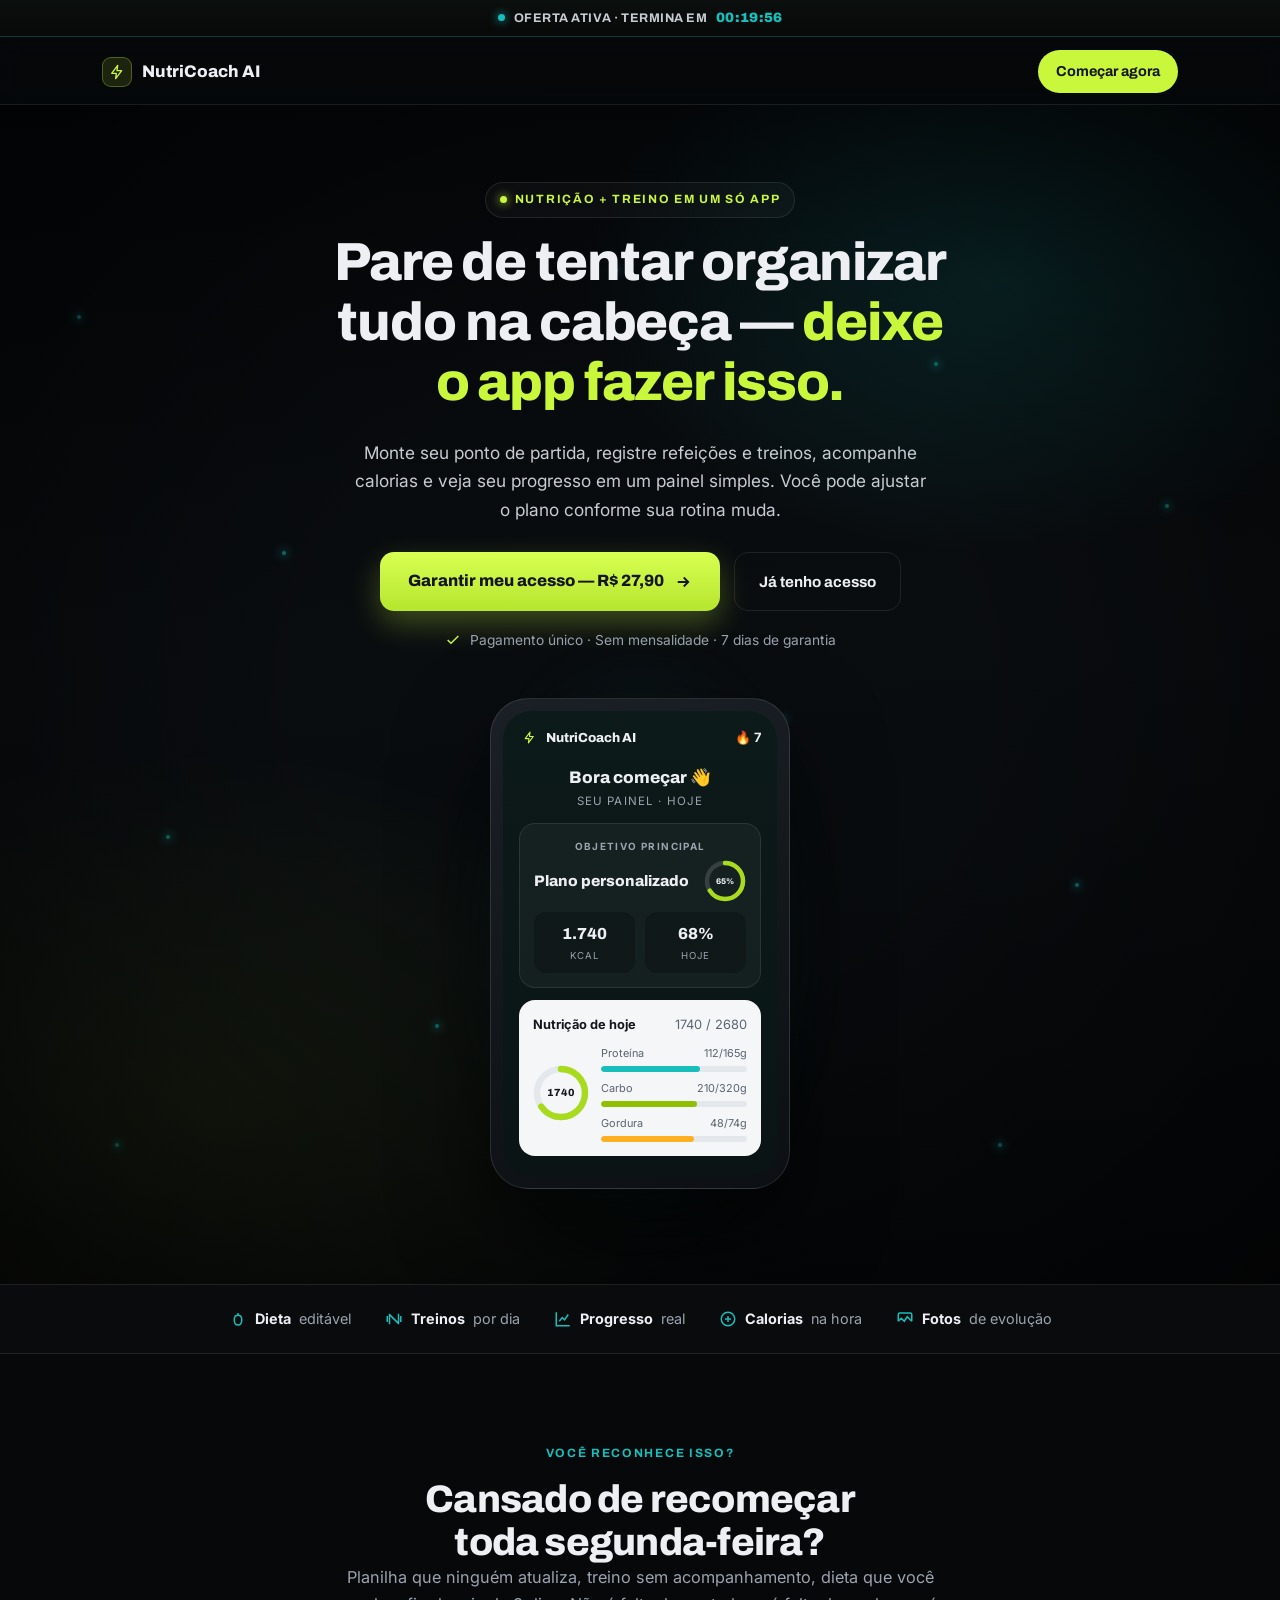
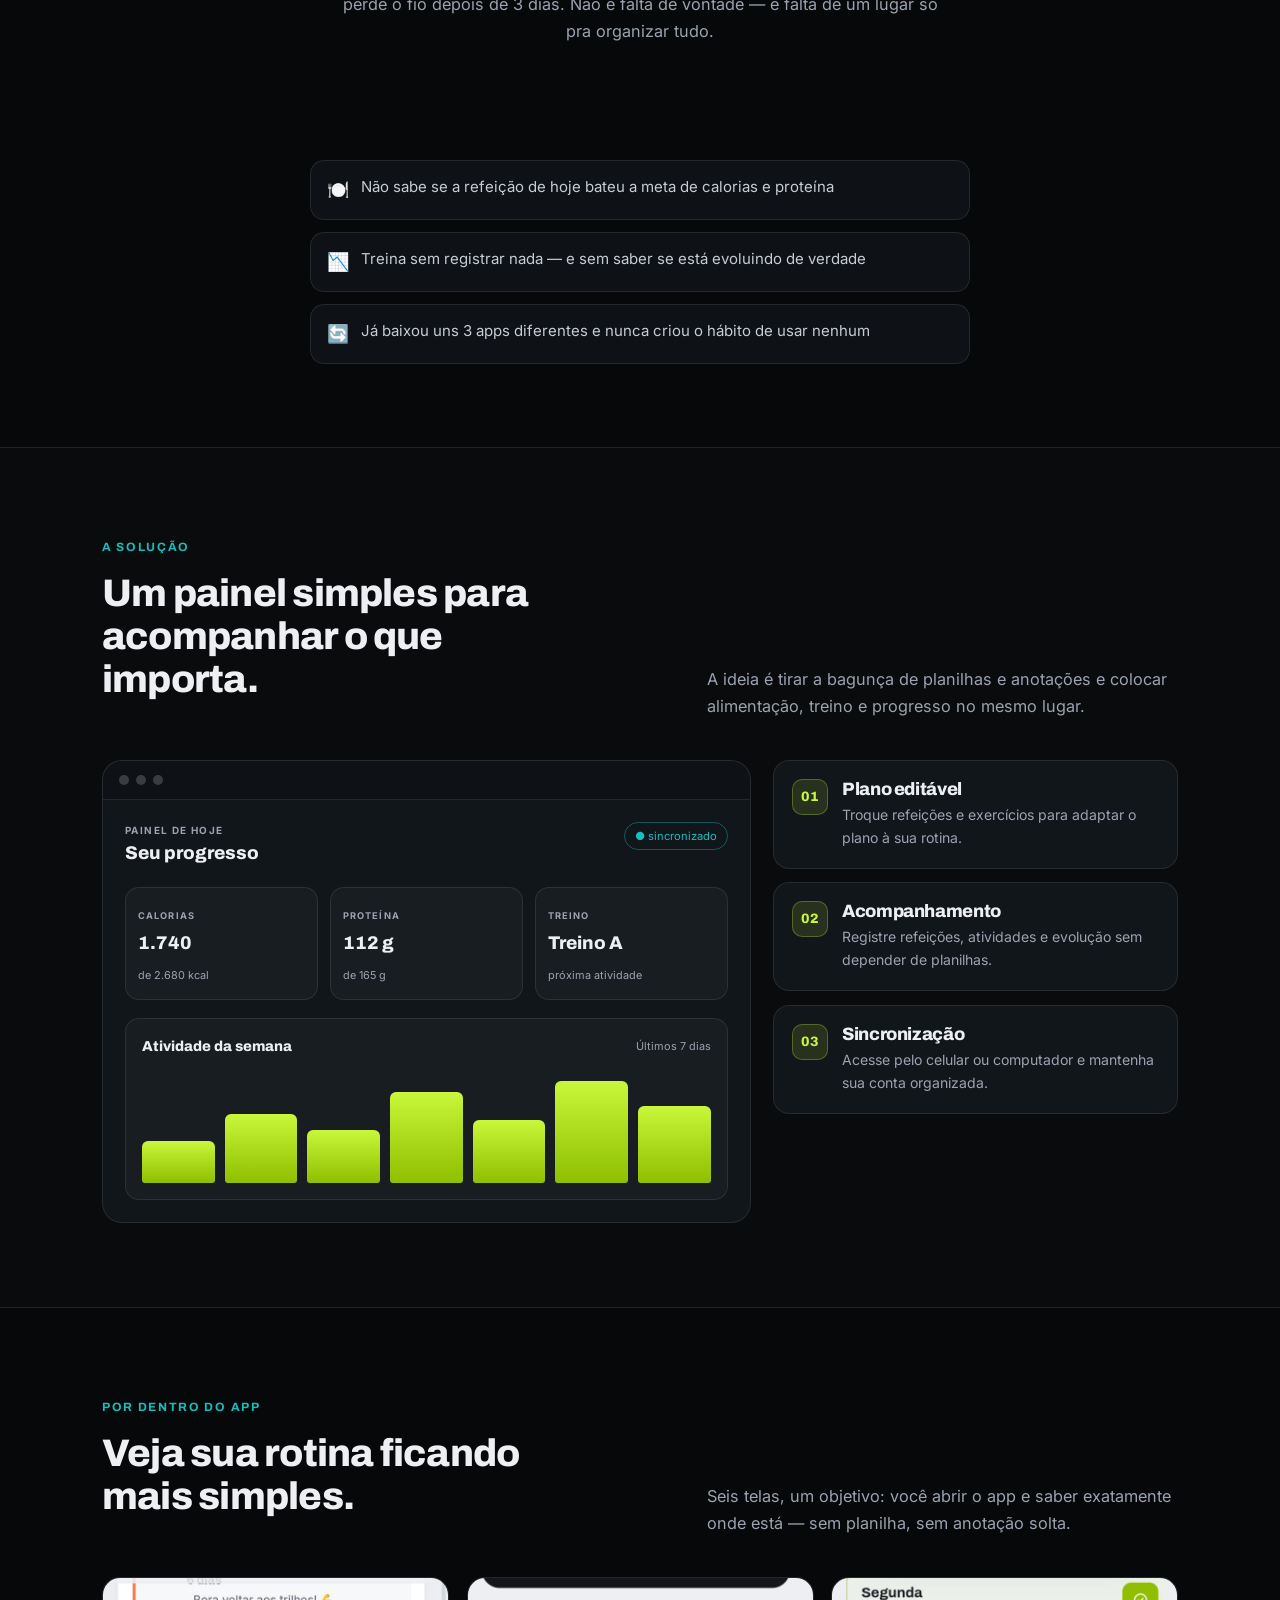
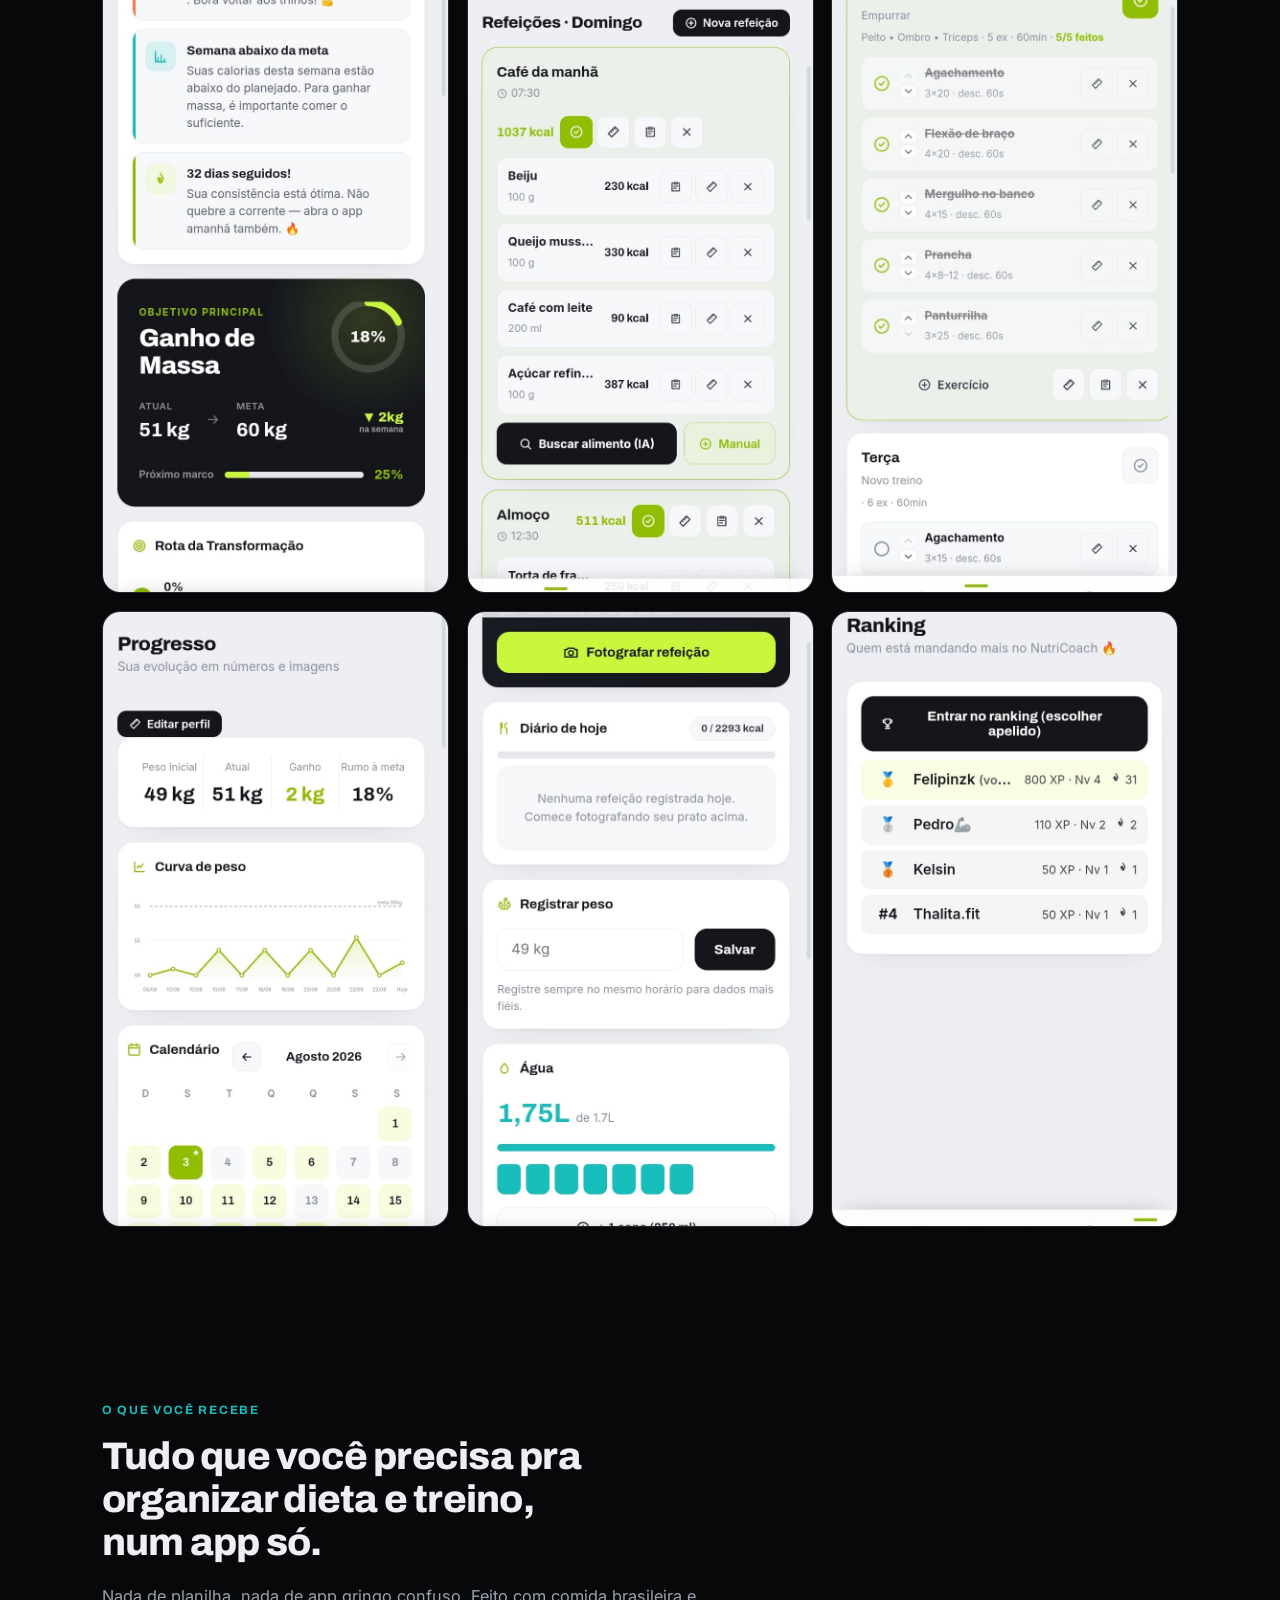
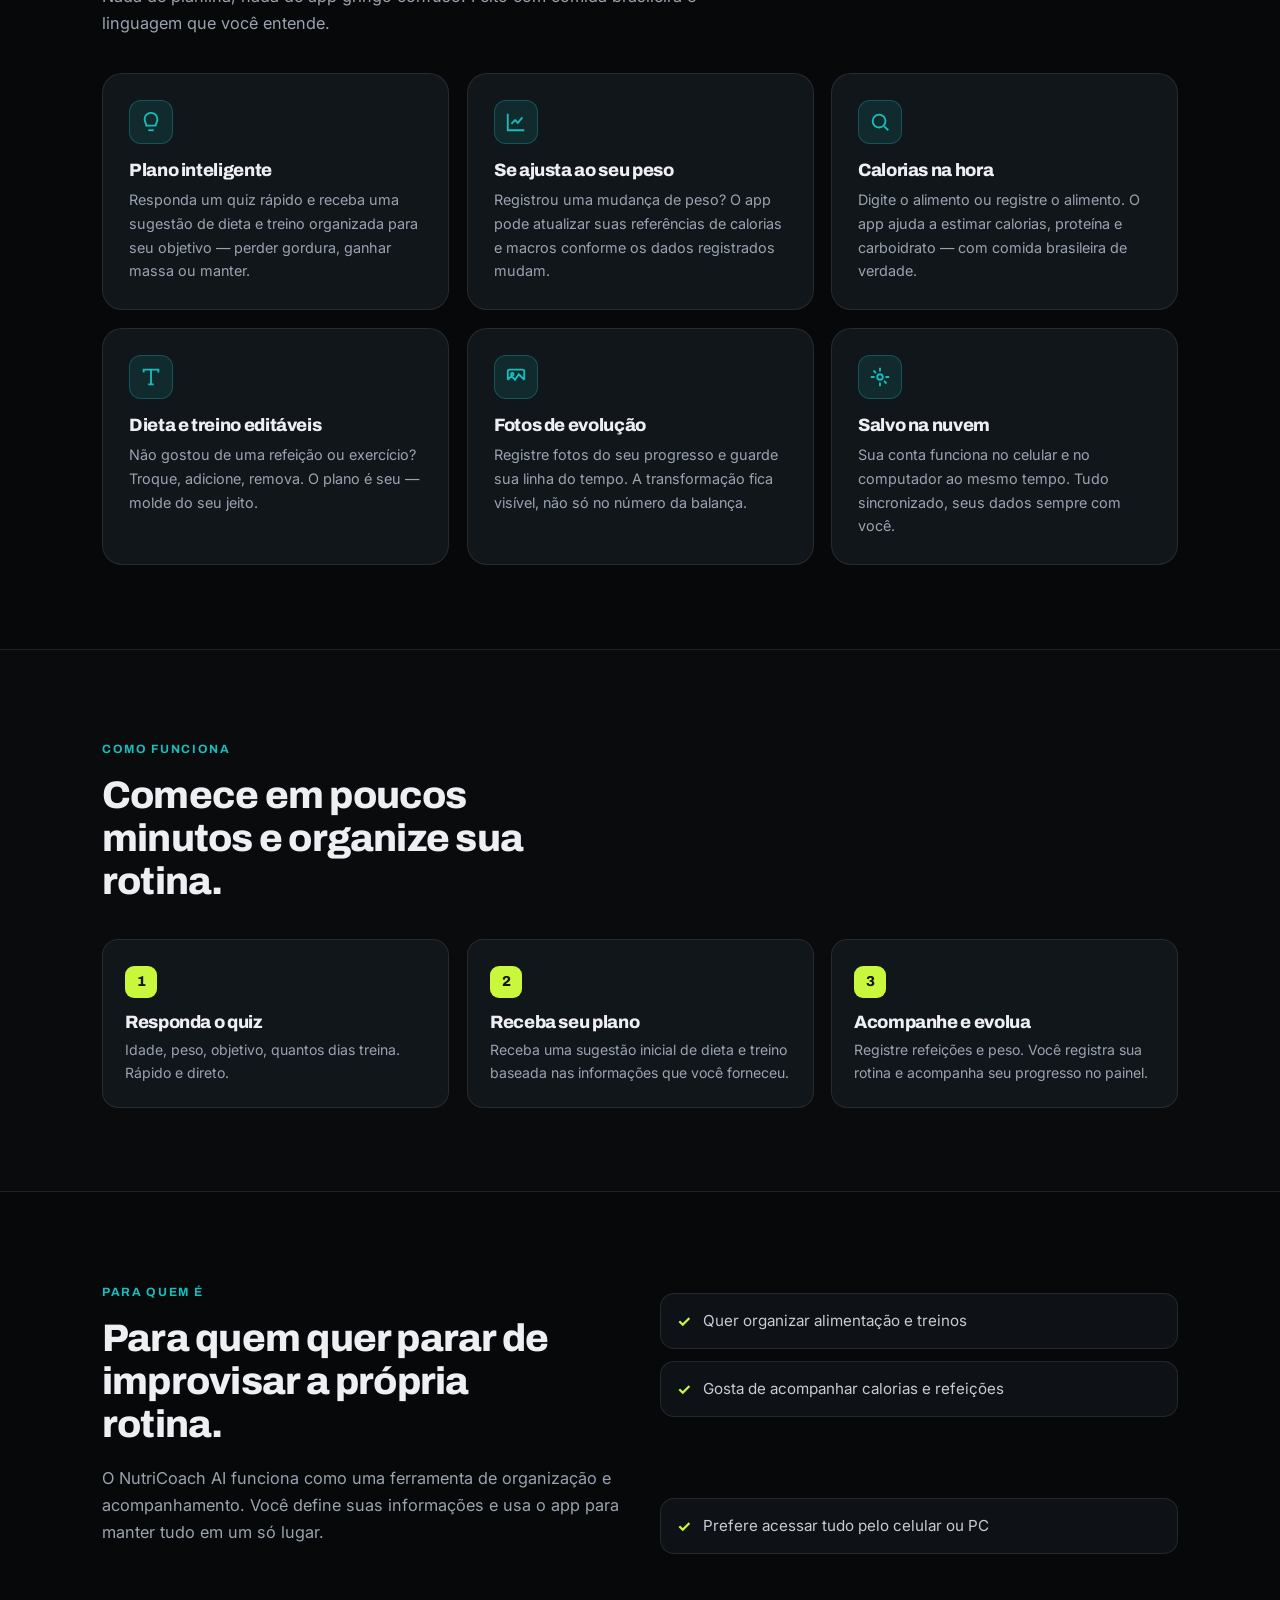
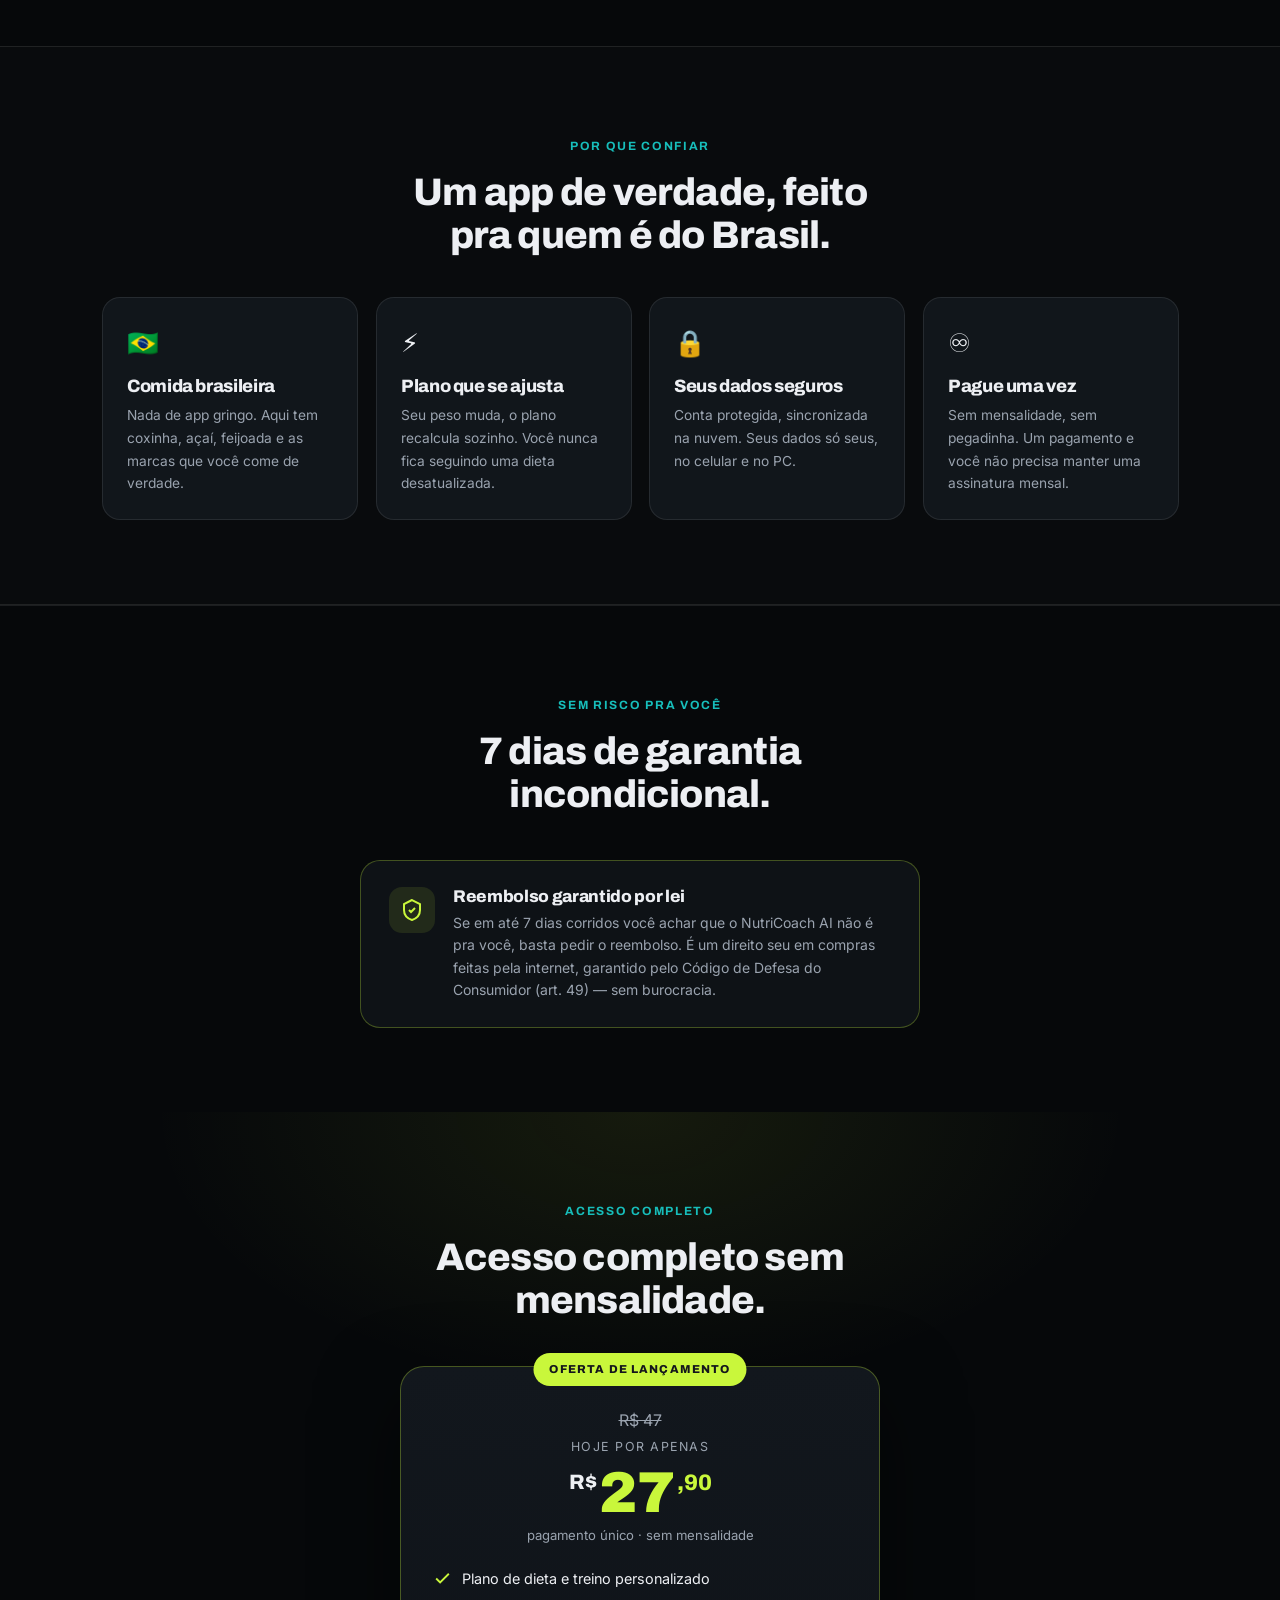
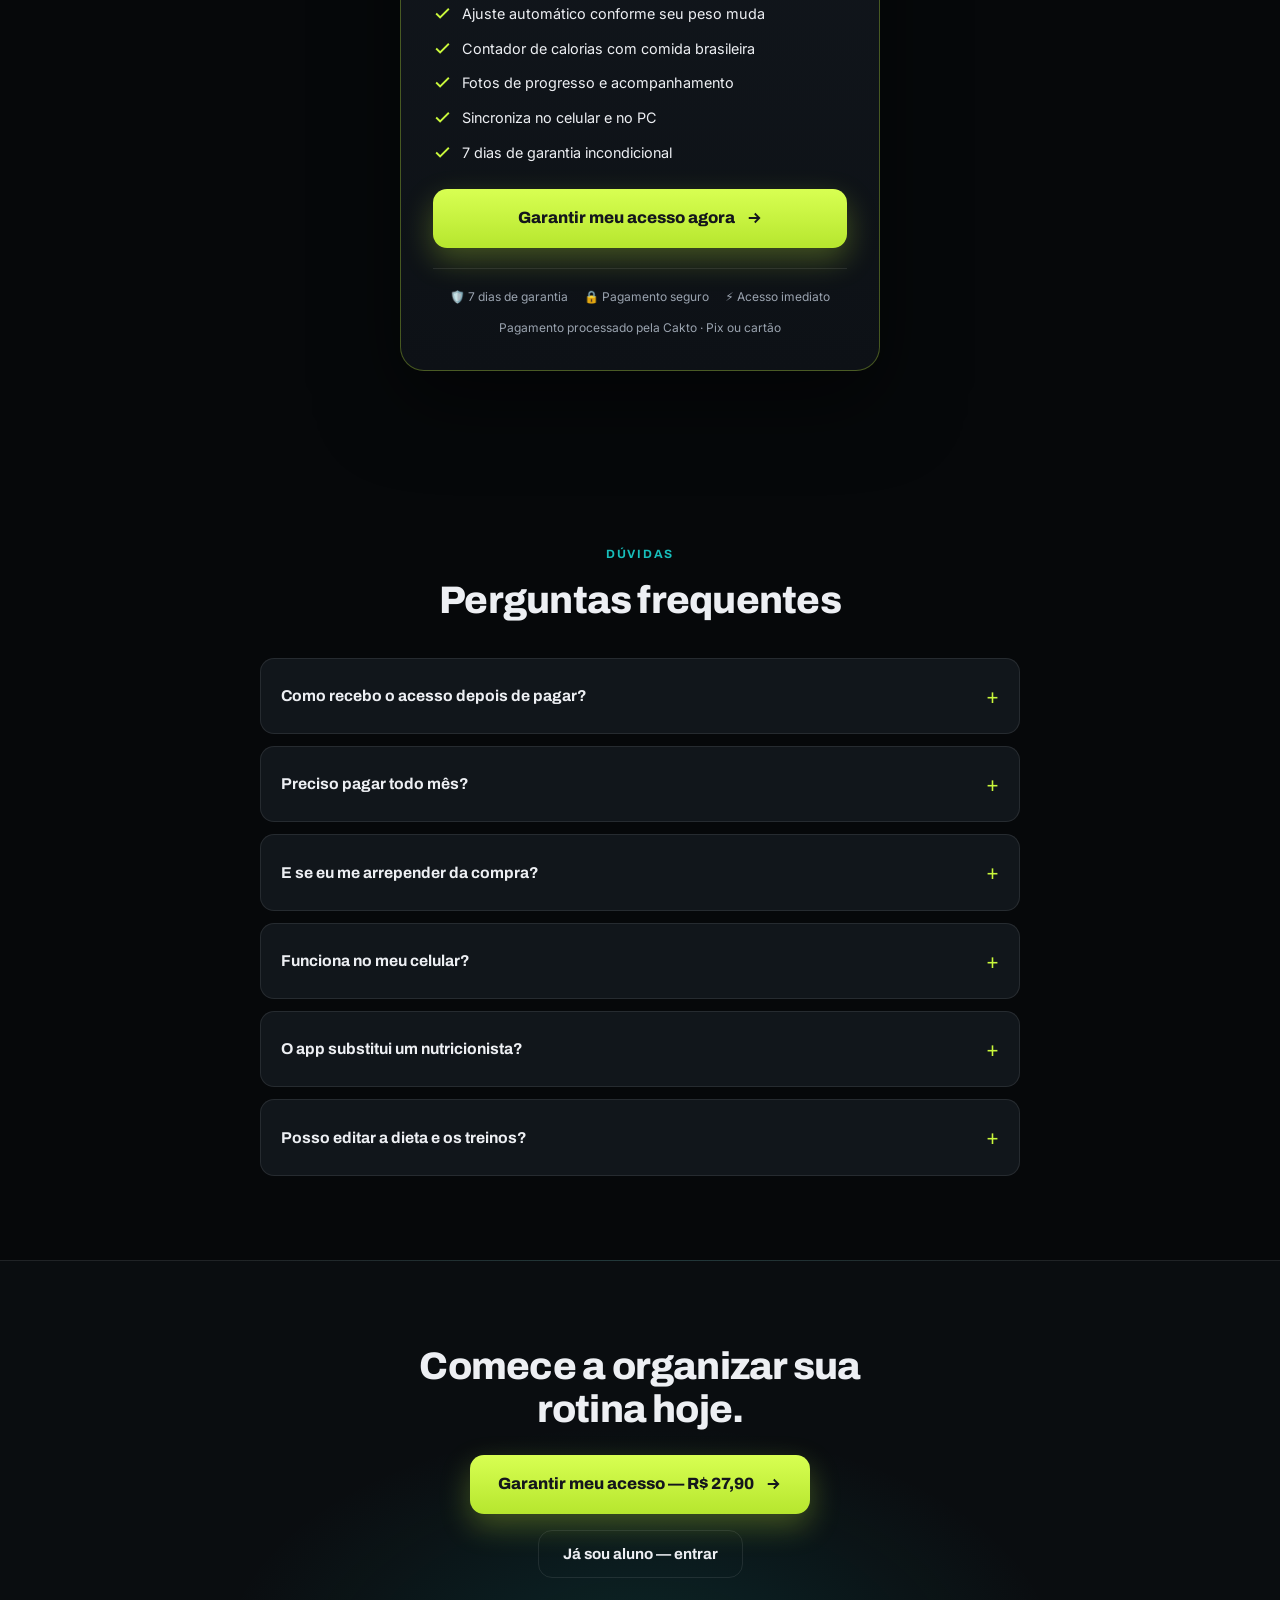
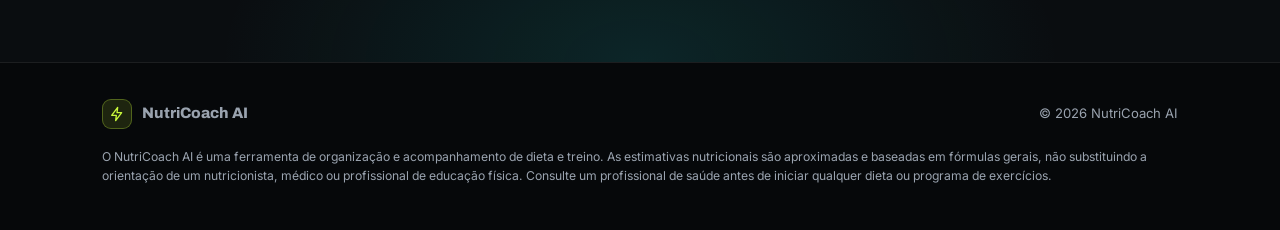
==== index.html @ 68c7b49e "Achata estrutura: move o site para a raiz do repositorio Tira os arquivos de dentro da subpasta land" ====
<!DOCTYPE html>
<html lang="pt-BR">
<head>
<meta charset="UTF-8">
<meta name="viewport" content="width=device-width, initial-scale=1.0, viewport-fit=cover">
<title>NutriCoach AI — Organize sua alimentação e seus treinos em um só lugar</title>
<meta name="description" content="Organize alimentação, treinos, calorias e progresso em um único app. Acesso completo por R$ 27,90.">
<link rel="preconnect" href="https://fonts.googleapis.com">
<link rel="preconnect" href="https://fonts.gstatic.com" crossorigin>
<link rel="stylesheet" href="https://fonts.googleapis.com/css2?family=Archivo:wght@400;600;700;800;900&family=Inter:wght@400;500;600;700&display=swap">
<link rel="stylesheet" href="style.css">
<link rel="icon" href="icon-512.png" type="image/png">
</head>
<body>

<!-- barra de oferta -->
<div class="sticky-bar">
  <span class="sb-dot"></span>
  <span class="sb-label">Oferta ativa · termina em</span>
  <span class="sb-time"><span id="cdH2">00</span>:<span id="cdM2">00</span>:<span id="cdS2">00</span></span>
</div>

<!-- header -->
<header class="top">
  <div class="wrap">
    <div class="brand"><span class="brand-mark"><svg viewBox="0 0 24 24" fill="none" stroke="#C9F73B" stroke-width="2" stroke-linejoin="round"><path d="M13 2 4 14h7l-1 8 9-12h-7z"/></svg></span>NutriCoach AI</div>
    <a class="top-cta" href="#comprar">Começar agora</a>
  </div>
</header>

<!-- hero -->
<section class="hero hero-dark">
  <span class="spark" style="left:6%;top:18%;animation-delay:.2s"></span>
  <span class="spark" style="left:13%;top:62%;animation-delay:1.4s"></span>
  <span class="spark" style="left:22%;top:38%;animation-delay:2.6s"></span>
  <span class="spark" style="left:34%;top:78%;animation-delay:.8s"></span>
  <span class="spark" style="left:48%;top:14%;animation-delay:3.2s"></span>
  <span class="spark" style="left:61%;top:52%;animation-delay:1.9s"></span>
  <span class="spark" style="left:73%;top:22%;animation-delay:.5s"></span>
  <span class="spark" style="left:84%;top:66%;animation-delay:2.2s"></span>
  <span class="spark" style="left:91%;top:34%;animation-delay:3.8s"></span>
  <span class="spark" style="left:9%;top:88%;animation-delay:1.1s"></span>
  <span class="spark" style="left:55%;top:84%;animation-delay:2.9s"></span>
  <span class="spark" style="left:78%;top:88%;animation-delay:.1s"></span>
  <div class="wrap hero-grid">
    <div>
      <span class="eyebrow"><span class="dot"></span>Nutrição + Treino em um só app</span>
      <h1>Pare de tentar organizar tudo na cabeça — <span class="hl">deixe o app fazer isso.</span></h1>
      <p class="sub">Monte seu ponto de partida, registre refeições e treinos, acompanhe calorias e veja seu progresso em um painel simples. Você pode ajustar o plano conforme sua rotina muda.</p>
      <div class="hero-cta">
        <a class="btn-buy" href="#comprar">Garantir meu acesso — R$ 27,90
          <svg width="18" height="18" viewBox="0 0 24 24" fill="none" stroke="currentColor" stroke-width="2.4"><path d="M5 12h14M13 6l6 6-6 6"/></svg></a>
        <button class="btn-ghost" onclick="openAccess()">Já tenho acesso</button>
      </div>
      <div class="trust">
        <svg width="16" height="16" viewBox="0 0 24 24" fill="none" stroke="currentColor" stroke-width="2.2"><path d="M20 6 9 17l-5-5"/></svg>
        Pagamento único · Sem mensalidade · 7 dias de garantia
      </div>
    </div>

    <div class="phone-stage">
      <div class="phone-glow"></div>
      <div class="phone">
        <div class="phone-screen">
          <div class="pm-top">
            <div class="pm-b"><span class="m"><svg viewBox="0 0 24 24" fill="none" stroke="#C9F73B" stroke-width="2" stroke-linejoin="round"><path d="M13 2 4 14h7l-1 8 9-12h-7z"/></svg></span>NutriCoach AI</div>
            <span class="pm-streak">🔥 7</span>
          </div>
          <div class="pm-body">
            <div class="pm-hi">Bora começar 👋</div>
            <div class="pm-sub">Seu painel · hoje</div>
            <div class="pm-card">
              <div class="k">OBJETIVO PRINCIPAL</div>
              <div class="pm-row"><span class="pm-goal">Plano personalizado</span>
                <svg width="42" height="42" viewBox="0 0 56 56"><circle cx="28" cy="28" r="24" fill="none" stroke="rgba(255,255,255,.14)" stroke-width="6"/><circle cx="28" cy="28" r="24" fill="none" stroke="#A8DB1E" stroke-width="6" stroke-linecap="round" stroke-dasharray="150.8" stroke-dashoffset="52" transform="rotate(-90 28 28)"/><text x="28" y="32" text-anchor="middle" font-size="11" fill="#EDEFF3" font-family="Archivo" font-weight="800">65%</text></svg>
              </div>
              <div class="pm-stats"><div class="s"><div class="n">1.740</div><div class="l">KCAL</div></div><div class="s"><div class="n">68%</div><div class="l">HOJE</div></div></div>
            </div>
            <div class="pm-nutri">
              <div class="h"><b>Nutrição de hoje</b><span>1740 / 2680</span></div>
              <div class="pm-macros">
                <svg width="56" height="56" viewBox="0 0 70 70"><circle cx="35" cy="35" r="30" fill="none" stroke="#E4E7EC" stroke-width="8"/><circle cx="35" cy="35" r="30" fill="none" stroke="#A8DB1E" stroke-width="8" stroke-linecap="round" stroke-dasharray="188.5" stroke-dashoffset="66" transform="rotate(-90 35 35)"/><text x="35" y="39" text-anchor="middle" font-size="13" font-family="Archivo" font-weight="800" fill="#14161C">1740</text></svg>
                <div style="flex:1">
                  <div class="bar"><div class="bl"><span>Proteína</span><span>112/165g</span></div><div class="bt"><div class="bf" style="width:68%;background:#17BEBB"></div></div></div>
                  <div class="bar"><div class="bl"><span>Carbo</span><span>210/320g</span></div><div class="bt"><div class="bf" style="width:66%;background:#8FBF00"></div></div></div>
                  <div class="bar"><div class="bl"><span>Gordura</span><span>48/74g</span></div><div class="bt"><div class="bf" style="width:64%;background:#FFB020"></div></div></div>
                </div>
              </div>
            </div>
          </div>
        </div>
      </div>
    </div>
  </div>
</section>

<!-- proof strip -->
<div class="strip">
  <div class="wrap">
    <div class="item"><svg width="18" height="18" viewBox="0 0 24 24" fill="none" stroke="currentColor" stroke-width="2"><path d="M12 20c-3 0-5-3-5-7s2-6 5-6 5 2 5 6-2 7-5 7z"/><path d="M12 7V4"/></svg><b>Dieta</b> editável</div>
    <div class="item"><svg width="18" height="18" viewBox="0 0 24 24" fill="none" stroke="currentColor" stroke-width="2"><path d="M6.5 6.5 17.5 17.5M3 8v8M6 5v14M18 5v14M21 8v8"/></svg><b>Treinos</b> por dia</div>
    <div class="item"><svg width="18" height="18" viewBox="0 0 24 24" fill="none" stroke="currentColor" stroke-width="2"><path d="M3 3v18h18M7 15l4-5 3 3 5-7"/></svg><b>Progresso</b> real</div>
    <div class="item"><svg width="18" height="18" viewBox="0 0 24 24" fill="none" stroke="currentColor" stroke-width="2"><circle cx="12" cy="12" r="9"/><path d="M12 8v8M8 12h8"/></svg><b>Calorias</b> na hora</div>
    <div class="item"><svg width="18" height="18" viewBox="0 0 24 24" fill="none" stroke="currentColor" stroke-width="2"><path d="M21 15V6a2 2 0 0 0-2-2H5a2 2 0 0 0-2 2v9M3 15l4-4 4 4 4-6 6 6"/></svg><b>Fotos</b> de evolução</div>
  </div>
</div>

<!-- dor / identificação do problema -->
<section>
  <div class="wrap">
    <div style="text-align:center">
      <div class="sec-eyebrow">Você reconhece isso?</div>
      <h2 style="margin:0 auto">Cansado de recomeçar toda segunda-feira?</h2>
      <p class="sec-lead" style="margin-left:auto;margin-right:auto;">Planilha que ninguém atualiza, treino sem acompanhamento, dieta que você perde o fio depois de 3 dias. Não é falta de vontade — é falta de um lugar só pra organizar tudo.</p>
    </div>
    <div class="audience-list pain-list">
      <div><span>📋</span> Planilha de dieta que você esquece de preencher depois do 3º dia</div>
      <div><span>🍽️</span> Não sabe se a refeição de hoje bateu a meta de calorias e proteína</div>
      <div><span>📉</span> Treina sem registrar nada — e sem saber se está evoluindo de verdade</div>
      <div><span>🔄</span> Já baixou uns 3 apps diferentes e nunca criou o hábito de usar nenhum</div>
    </div>
  </div>
</section>

<!-- product showcase -->
<section class="showcase">
  <div class="wrap">
    <div class="showcase-head">
      <div>
        <div class="sec-eyebrow">A solução</div>
        <h2>Um painel simples para acompanhar o que importa.</h2>
      </div>
      <p class="sec-lead">A ideia é tirar a bagunça de planilhas e anotações e colocar alimentação, treino e progresso no mesmo lugar.</p>
    </div>

    <div class="showcase-grid">
      <div class="showcase-card showcase-main">
        <div class="showcase-browser">
          <span></span><span></span><span></span>
        </div>
        <div class="demo-dashboard">
          <div class="demo-top">
            <div>
              <small>PAINEL DE HOJE</small>
              <strong>Seu progresso</strong>
            </div>
            <span class="demo-pill">● sincronizado</span>
          </div>
          <div class="demo-metrics">
            <div><small>CALORIAS</small><b>1.740</b><span>de 2.680 kcal</span></div>
            <div><small>PROTEÍNA</small><b>112 g</b><span>de 165 g</span></div>
            <div><small>TREINO</small><b>Treino A</b><span>próxima atividade</span></div>
          </div>
          <div class="demo-chart">
            <div class="chart-head"><b>Atividade da semana</b><span>Últimos 7 dias</span></div>
            <div class="chart-bars">
              <i style="height:38%"></i><i style="height:62%"></i><i style="height:48%"></i>
              <i style="height:82%"></i><i style="height:57%"></i><i style="height:92%"></i><i style="height:70%"></i>
            </div>
          </div>
        </div>
      </div>

      <div class="showcase-side">
        <div class="mini-feature">
          <div class="mini-icon">01</div>
          <div><h3>Plano editável</h3><p>Troque refeições e exercícios para adaptar o plano à sua rotina.</p></div>
        </div>
        <div class="mini-feature">
          <div class="mini-icon">02</div>
          <div><h3>Acompanhamento</h3><p>Registre refeições, atividades e evolução sem depender de planilhas.</p></div>
        </div>
        <div class="mini-feature">
          <div class="mini-icon">03</div>
          <div><h3>Sincronização</h3><p>Acesse pelo celular ou computador e mantenha sua conta organizada.</p></div>
        </div>
      </div>
    </div>
  </div>
</section>

<!-- app photos -->
<section class="app-gallery" id="fotos-app">
  <div class="wrap">
    <div class="showcase-head">
      <div>
        <div class="sec-eyebrow">Por dentro do app</div>
        <h2>Veja sua rotina ficando mais simples.</h2>
      </div>
      <p class="sec-lead">Seis telas, um objetivo: você abrir o app e saber exatamente onde está — sem planilha, sem anotação solta.</p>
    </div>

    <div class="app-gallery-grid">
      <figure class="app-photo app-photo-tall" tabindex="0" role="button" aria-label="Ampliar painel de hoje">
        <img src="imagensapppt2/inicio.jpeg" alt="Tela inicial do NutriCoach AI" loading="lazy" onload="this.classList.add('loaded')" onerror="this.classList.add('failed')">
        <div class="app-photo-placeholder"><span>Foto 01</span><small>imagens-app/telainicial.png</small></div>
        <figcaption>Painel de hoje</figcaption>
      </figure>
      <figure class="app-photo" tabindex="0" role="button" aria-label="Ampliar alimentação organizada">
        <img src="imagensapppt2/dieta.jpeg" alt="Tela de alimentação do NutriCoach AI" loading="lazy" onload="this.classList.add('loaded')" onerror="this.classList.add('failed')">
        <div class="app-photo-placeholder"><span>Foto 02</span><small>imagens-app/teladieta.png</small></div>
        <figcaption>Alimentação organizada</figcaption>
      </figure>
      <figure class="app-photo" tabindex="0" role="button" aria-label="Ampliar tempo de exercícios">
        <img src="imagensapppt2/treino.jpeg" alt="Tela de treino do NutriCoach AI" loading="lazy" onload="this.classList.add('loaded')" onerror="this.classList.add('failed')">
        <div class="app-photo-placeholder"><span>Foto 03</span><small>imagens-app/telatreino.png</small></div>
        <figcaption>Seu treino</figcaption>
      </figure>
      <figure class="app-photo" tabindex="0" role="button" aria-label="Ampliar seu progresso">
        <img src="imagensapppt2/progresso.jpeg" alt="Tela de progresso do NutriCoach AI" loading="lazy" onload="this.classList.add('loaded')" onerror="this.classList.add('failed')">
        <div class="app-photo-placeholder"><span>Foto 04</span><small>imagens-app/telaprogresso.png</small></div>
        <figcaption>Seu progresso</figcaption>
      </figure>
      <figure class="app-photo" tabindex="0" role="button" aria-label="Ampliar registrar">
        <img src="imagensapppt2/registro.jpeg" alt="Tela de registro do NutriCoach AI" loading="lazy" onload="this.classList.add('loaded')" onerror="this.classList.add('failed')">
        <div class="app-photo-placeholder"><span>Foto 05</span><small>imagens-app/telaregistro.png</small></div>
        <figcaption>Registrar</figcaption>
      </figure>
      <figure class="app-photo" tabindex="0" role="button" aria-label="Ampliar ranking">
        <img src="imagensapppt2/ranking.jpeg" alt="Plano semanal do NutriCoach AI" loading="lazy" onload="this.classList.add('loaded')" onerror="this.classList.add('failed')">
        <div class="app-photo-placeholder"><span>Foto 06</span><small>imagens-app/telaranking.png</small></div>
        <figcaption>Ranking</figcaption>
      </figure>
    </div>
  </div>
</section>

<!-- features -->
<section id="recursos">
  <div class="wrap">
    <div class="sec-eyebrow">O que você recebe</div>
    <h2>Tudo que você precisa pra organizar dieta e treino, num app só.</h2>
    <p class="sec-lead">Nada de planilha, nada de app gringo confuso. Feito com comida brasileira e linguagem que você entende.</p>

    <div class="feat-grid">
      <div class="feat">
        <div class="feat-ic"><svg viewBox="0 0 24 24" fill="none" stroke="currentColor" stroke-width="2"><path d="M12 2a7 7 0 0 0-7 7c0 3 2 5 2 7h10c0-2 2-4 2-7a7 7 0 0 0-7-7z"/><path d="M9 21h6"/></svg></div>
        <h3>Plano inteligente</h3>
        <p>Responda um quiz rápido e receba uma sugestão de dieta e treino organizada para seu objetivo — perder gordura, ganhar massa ou manter.</p>
      </div>
      <div class="feat">
        <div class="feat-ic"><svg viewBox="0 0 24 24" fill="none" stroke="currentColor" stroke-width="2"><path d="M3 3v18h18"/><path d="M7 14l4-4 3 3 5-6"/></svg></div>
        <h3>Se ajusta ao seu peso</h3>
        <p>Registrou uma mudança de peso? O app pode atualizar suas referências de calorias e macros conforme os dados registrados mudam.</p>
      </div>
      <div class="feat">
        <div class="feat-ic"><svg viewBox="0 0 24 24" fill="none" stroke="currentColor" stroke-width="2"><circle cx="11" cy="11" r="7"/><path d="M21 21l-4.3-4.3"/></svg></div>
        <h3>Calorias na hora</h3>
        <p>Digite o alimento ou registre o alimento. O app ajuda a estimar calorias, proteína e carboidrato — com comida brasileira de verdade.</p>
      </div>
      <div class="feat">
        <div class="feat-ic"><svg viewBox="0 0 24 24" fill="none" stroke="currentColor" stroke-width="2"><path d="M4 7V4h16v3M9 20h6M12 4v16"/></svg></div>
        <h3>Dieta e treino editáveis</h3>
        <p>Não gostou de uma refeição ou exercício? Troque, adicione, remova. O plano é seu — molde do seu jeito.</p>
      </div>
      <div class="feat">
        <div class="feat-ic"><svg viewBox="0 0 24 24" fill="none" stroke="currentColor" stroke-width="2"><path d="M21 15V6a2 2 0 0 0-2-2H5a2 2 0 0 0-2 2v9M3 15l4-4 4 4 4-6 6 6"/><circle cx="8" cy="9" r="1.4"/></svg></div>
        <h3>Fotos de evolução</h3>
        <p>Registre fotos do seu progresso e guarde sua linha do tempo. A transformação fica visível, não só no número da balança.</p>
      </div>
      <div class="feat">
        <div class="feat-ic"><svg viewBox="0 0 24 24" fill="none" stroke="currentColor" stroke-width="2"><path d="M12 2v4M12 18v4M4.9 4.9l2.8 2.8M16.3 16.3l2.8 2.8M2 12h4M18 12h4"/><circle cx="12" cy="12" r="3"/></svg></div>
        <h3>Salvo na nuvem</h3>
        <p>Sua conta funciona no celular e no computador ao mesmo tempo. Tudo sincronizado, seus dados sempre com você.</p>
      </div>
    </div>
  </div>
</section>

<!-- how it works -->
<section style="background:rgba(255,255,255,.015);border-top:1px solid var(--line);border-bottom:1px solid var(--line);">
  <div class="wrap">
    <div class="sec-eyebrow">Como funciona</div>
    <h2>Comece em poucos minutos e organize sua rotina.</h2>
    <div class="steps">
      <div class="step"><h3>Responda o quiz</h3><p>Idade, peso, objetivo, quantos dias treina. Rápido e direto.</p></div>
      <div class="step"><h3>Receba seu plano</h3><p>Receba uma sugestão inicial de dieta e treino baseada nas informações que você forneceu.</p></div>
      <div class="step"><h3>Acompanhe e evolua</h3><p>Registre refeições e peso. Você registra sua rotina e acompanha seu progresso no painel.</p></div>
    </div>
  </div>
</section>

<!-- audience -->
<section class="audience">
  <div class="wrap">
    <div class="audience-grid">
      <div>
        <div class="sec-eyebrow">Para quem é</div>
        <h2>Para quem quer parar de improvisar a própria rotina.</h2>
        <p class="sec-lead">O NutriCoach AI funciona como uma ferramenta de organização e acompanhamento. Você define suas informações e usa o app para manter tudo em um só lugar.</p>
      </div>
      <div class="audience-list">
        <div><span>✓</span> Quer organizar alimentação e treinos</div>
        <div><span>✓</span> Gosta de acompanhar calorias e refeições</div>
        <div><span>✓</span> Quer registrar evolução e atividades</div>
        <div><span>✓</span> Prefere acessar tudo pelo celular ou PC</div>
      </div>
    </div>
  </div>
</section>

<!-- prova social honesta -->
<section class="proof-sec">
  <div class="wrap">
    <div style="text-align:center"><div class="sec-eyebrow">Por que confiar</div><h2 style="margin:0 auto">Um app de verdade, feito pra quem é do Brasil.</h2></div>
    <div class="proof-grid">
      <div class="proof"><div class="proof-ic">🇧🇷</div><h3>Comida brasileira</h3><p>Nada de app gringo. Aqui tem coxinha, açaí, feijoada e as marcas que você come de verdade.</p></div>
      <div class="proof"><div class="proof-ic">⚡</div><h3>Plano que se ajusta</h3><p>Seu peso muda, o plano recalcula sozinho. Você nunca fica seguindo uma dieta desatualizada.</p></div>
      <div class="proof"><div class="proof-ic">🔒</div><h3>Seus dados seguros</h3><p>Conta protegida, sincronizada na nuvem. Seus dados só seus, no celular e no PC.</p></div>
      <div class="proof"><div class="proof-ic">♾️</div><h3>Pague uma vez</h3><p>Sem mensalidade, sem pegadinha. Um pagamento e você não precisa manter uma assinatura mensal.</p></div>
    </div>

    <!-- ============================================================
         DEPOIMENTOS — IMPORTANTE, LEIA:
         Deixe esta seção ASSIM até ter clientes REAIS.
         Quando alguém comprar de verdade, peça um print ou uma frase
         (com permissão da pessoa) e substitua os itens abaixo pelos
         depoimentos verdadeiros. NUNCA invente depoimentos — além de
         ser propaganda enganosa (crime, art. 37 do CDC), queima a
         confiança. Depoimento real converte muito mais.
         Enquanto não tiver, a seção fica escondida (display:none abaixo).
         Para mostrar, troque  style="display:none"  por  style="display:block"
         e preencha os cards com prints/frases reais.
         ============================================================ -->
    <div class="testimonials" style="display:none">
      <h3 class="testi-title">O que estão dizendo</h3>
      <div class="testi-grid">
        <!-- COLE_AQUI_DEPOIMENTO_REAL_1 (foto/print + nome + frase) -->
        <!-- COLE_AQUI_DEPOIMENTO_REAL_2 -->
        <!-- COLE_AQUI_DEPOIMENTO_REAL_3 -->
      </div>
    </div>
  </div>
</section>

<!-- garantia -->
<section style="border-top:1px solid var(--line);">
  <div class="wrap">
    <div style="text-align:center">
      <div class="sec-eyebrow">Sem risco pra você</div>
      <h2 style="margin:0 auto">7 dias de garantia incondicional.</h2>
    </div>
    <div class="guarantee-card">
      <div class="guarantee-ic">
        <svg width="24" height="24" viewBox="0 0 24 24" fill="none" stroke="currentColor" stroke-width="2"><path d="M12 2 4 6v6c0 5 3.5 8.5 8 10 4.5-1.5 8-5 8-10V6l-8-4z"/><path d="M9 12l2 2 4-4"/></svg>
      </div>
      <div>
        <h3>Reembolso garantido por lei</h3>
        <p>Se em até 7 dias corridos você achar que o NutriCoach AI não é pra você, basta pedir o reembolso. É um direito seu em compras feitas pela internet, garantido pelo Código de Defesa do Consumidor (art. 49) — sem burocracia.</p>
      </div>
    </div>
  </div>
</section>

<!-- price -->
<section class="price-sec" id="comprar">
  <div class="wrap">
    <div style="text-align:center">
      <div class="sec-eyebrow">Acesso completo</div>
      <h2 style="margin:0 auto">Acesso completo sem mensalidade.</h2>
    </div>
    <div class="price-card">
      <span class="price-tag">Oferta de lançamento</span>

      <div class="price-was"><span class="pw-old">R$ 47</span></div>
      <span class="cd-label" style="display:block;margin-bottom:6px;">Hoje por apenas</span>
      <div class="price-val"><span class="c">R$</span><span class="n">27</span><span class="cents">,90</span></div>
      <div class="price-once">pagamento único · sem mensalidade</div>
      <ul class="price-list">
        <li><svg width="19" height="19" viewBox="0 0 24 24" fill="none" stroke="currentColor" stroke-width="2.3"><path d="M20 6 9 17l-5-5"/></svg>Plano de dieta e treino personalizado</li>
        <li><svg width="19" height="19" viewBox="0 0 24 24" fill="none" stroke="currentColor" stroke-width="2.3"><path d="M20 6 9 17l-5-5"/></svg>Ajuste automático conforme seu peso muda</li>
        <li><svg width="19" height="19" viewBox="0 0 24 24" fill="none" stroke="currentColor" stroke-width="2.3"><path d="M20 6 9 17l-5-5"/></svg>Contador de calorias com comida brasileira</li>
        <li><svg width="19" height="19" viewBox="0 0 24 24" fill="none" stroke="currentColor" stroke-width="2.3"><path d="M20 6 9 17l-5-5"/></svg>Fotos de progresso e acompanhamento</li>
        <li><svg width="19" height="19" viewBox="0 0 24 24" fill="none" stroke="currentColor" stroke-width="2.3"><path d="M20 6 9 17l-5-5"/></svg>Sincroniza no celular e no PC</li>
        <li><svg width="19" height="19" viewBox="0 0 24 24" fill="none" stroke="currentColor" stroke-width="2.3"><path d="M20 6 9 17l-5-5"/></svg>7 dias de garantia incondicional</li>
      </ul>
      <a class="btn-buy" href="https://pay.cakto.com.br/5qtp3gz_1050145">
  Garantir meu acesso agora
  <svg width="18" height="18" viewBox="0 0 24 24" fill="none" stroke="currentColor" stroke-width="2.4"><path d="M5 12h14M13 6l6 6-6 6"/></svg>
</a>
      <div class="price-trust-row">
        <span>🛡️ 7 dias de garantia</span>
        <span>🔒 Pagamento seguro</span>
        <span>⚡ Acesso imediato</span>
      </div>
      <div class="price-note">Pagamento processado pela Cakto · Pix ou cartão</div>
    </div>
  </div>
</section>

<!-- faq -->
<section>
  <div class="wrap">
    <div style="text-align:center"><div class="sec-eyebrow">Dúvidas</div><h2 style="margin:0 auto">Perguntas frequentes</h2></div>
    <div class="faq">
      <details class="qa"><summary>Como recebo o acesso depois de pagar?<span class="plus">+</span></summary><p>Assim que o pagamento é confirmado, seu acesso é liberado automaticamente. É só entrar no app com o mesmo e-mail que você usou na compra — funciona no navegador do celular ou do computador, sem baixar nada de loja.</p></details>
      <details class="qa"><summary>Preciso pagar todo mês?<span class="plus">+</span></summary><p>Não. É um pagamento único. Você paga uma vez e tem acesso vitalício, incluindo as atualizações que forem chegando.</p></details>
      <details class="qa"><summary>E se eu me arrepender da compra?<span class="plus">+</span></summary><p>Você tem 7 dias corridos de garantia a partir da compra, conforme o Código de Defesa do Consumidor (art. 49) para compras feitas pela internet. Basta solicitar o reembolso dentro desse prazo.</p></details>
      <details class="qa"><summary>Funciona no meu celular?<span class="plus">+</span></summary><p>Sim. Funciona em qualquer celular ou computador pelo navegador, e dá até pra instalar como app na tela inicial. Sua conta sincroniza entre os aparelhos.</p></details>
      <details class="qa"><summary>O app substitui um nutricionista?<span class="plus">+</span></summary><p>Não. O NutriCoach AI é uma ferramenta de acompanhamento e organização. As estimativas de calorias e os cálculos são baseados em fórmulas gerais e servem de orientação. Para necessidades específicas de saúde, procure sempre um nutricionista ou médico.</p></details>
      <details class="qa"><summary>Posso editar a dieta e os treinos?<span class="plus">+</span></summary><p>Totalmente. Você troca refeições, ajusta exercícios, adiciona ou remove o que quiser. O plano é um ponto de partida que você molda do seu jeito.</p></details>
    </div>
  </div>
</section>

<!-- final cta -->
<section class="final">
  <div class="wrap">
    <h2 style="max-width:14em">Comece a organizar sua rotina hoje.</h2>
    <a class="btn-buy" href="#comprar">Garantir meu acesso — R$ 27,90
      <svg width="18" height="18" viewBox="0 0 24 24" fill="none" stroke="currentColor" stroke-width="2.4"><path d="M5 12h14M13 6l6 6-6 6"/></svg></a>
    <div style="margin-top:16px"><button class="btn-ghost" onclick="openAccess()">Já sou aluno — entrar</button></div>
  </div>
</section>

<!-- footer -->
<footer>
  <div class="wrap">
    <div class="brand"><span class="brand-mark"><svg viewBox="0 0 24 24" fill="none" stroke="#C9F73B" stroke-width="2" stroke-linejoin="round"><path d="M13 2 4 14h7l-1 8 9-12h-7z"/></svg></span>NutriCoach AI</div>
    <div>© 2026 NutriCoach AI</div>
  </div>
  <div class="wrap"><p class="foot-disc">O NutriCoach AI é uma ferramenta de organização e acompanhamento de dieta e treino. As estimativas nutricionais são aproximadas e baseadas em fórmulas gerais, não substituindo a orientação de um nutricionista, médico ou profissional de educação física. Consulte um profissional de saúde antes de iniciar qualquer dieta ou programa de exercícios.</p></div>
</footer>

<!-- access modal -->
<div class="ov" id="accessOv">
  <div class="ov-card">
    <button class="ov-x" onclick="closeAccess()">✕</button>
    <h3>Entrar no app</h3>
    <p>Já comprou? Entre no app com o <b>mesmo e-mail</b> que você usou na compra. O acesso é liberado automaticamente.</p>
    <a class="btn-buy" id="goAppBtn" href="https://nutricoachai-br.vercel.app" target="_blank" rel="noopener" style="display:inline-flex;justify-content:center;width:100%;text-decoration:none">Abrir o app</a>
    <p style="margin-top:14px;margin-bottom:0;font-size:12.5px;">Ainda não comprou? <a href="https://pay.cakto.com.br/5qtp3gz_1050145" style="color:var(--volt-deep);font-weight:600">Garanta seu acesso por R$ 27,90</a></p>
  </div>
</div>
<div class="photo-lightbox" id="photoLightbox" role="dialog" aria-modal="true" aria-label="Visualização da foto" aria-hidden="true">
  <button class="photo-lightbox-close" type="button" aria-label="Fechar foto">✕</button>
  <img id="lightboxImage" src="" alt="">
</div>
<script src="java.js"></script>
</body>
</html>
---- style.css ----
/* ============================================================
   NutriCoach AI — landing page
   Tema escuro "academia à noite" · volt (#C9F73B) + teal (#17BEBB)
   ============================================================ */

:root{
  --bg:#06080A;
  --bg-2:#0A0D10;
  --graphite:#0E1216;
  --card:#11161B;
  --paper:#EDEFF3;
  --ink:#14161C;
  --muted:#9AA3AF;
  --line:rgba(255,255,255,.09);
  --volt:#C9F73B;
  --volt-deep:#8FBF00;
  --teal:#17BEBB;
  --paper-dim:#C7CCD3;
  --radius:20px;
  --wrap:1120px;
  --arch:'Archivo','Archivo Black',system-ui,sans-serif;
  --sans:'Inter',system-ui,-apple-system,Segoe UI,Roboto,sans-serif;
}

*,*::before,*::after{box-sizing:border-box;}
html{scroll-behavior:smooth;-webkit-text-size-adjust:100%;}
body{
  margin:0;
  font-family:var(--sans);
  font-size:16px;
  line-height:1.65;
  color:var(--paper);
  background:var(--bg);
  -webkit-font-smoothing:antialiased;
  overflow-x:hidden;
}
img{max-width:100%;display:block;}
a{color:inherit;}
button{font-family:inherit;cursor:pointer;}

h1,h2,h3{font-family:var(--arch);font-weight:800;line-height:1.12;letter-spacing:-.02em;margin:0 0 .5em;}
h1{font-size:clamp(2rem,5.4vw,3.35rem);}
h2{font-size:clamp(1.65rem,3.6vw,2.4rem);max-width:20ch;}
h3{font-size:1.12rem;}
p{margin:0 0 1em;}

.wrap{max-width:var(--wrap);margin:0 auto;padding:0 22px;}
section{padding:84px 0;}

/* ---------- section headers ---------- */
.sec-eyebrow,.eyebrow{
  display:inline-flex;align-items:center;gap:8px;
  font-family:var(--arch);font-weight:700;font-size:12px;
  letter-spacing:.14em;text-transform:uppercase;color:var(--volt);
  margin-bottom:14px;
}
.sec-eyebrow{color:var(--teal);}
.eyebrow{
  padding:7px 14px;border:1px solid var(--line);border-radius:999px;
  background:rgba(255,255,255,.03);
}
.eyebrow .dot{width:7px;height:7px;border-radius:50%;background:var(--volt);box-shadow:0 0 10px var(--volt);}
.sec-lead{font-size:1.02rem;color:var(--muted);max-width:60ch;}

/* ============================================================
   Sticky bar de oferta
   ============================================================ */
.sticky-bar{
  position:sticky;top:0;z-index:60;
  background:linear-gradient(180deg,#0B0F0E,#070908);
  border-bottom:1px solid rgba(23,190,187,.25);
  color:var(--paper);text-align:center;
  font-family:var(--arch);font-weight:700;font-size:12.5px;
  letter-spacing:.04em;line-height:1;
  padding:11px 14px;display:flex;align-items:center;justify-content:center;
  gap:9px;flex-wrap:wrap;
}
.sticky-bar .sb-dot{
  width:7px;height:7px;border-radius:50%;background:var(--teal);
  box-shadow:0 0 10px var(--teal);flex-shrink:0;
  animation:dot-pulse-teal 1.6s ease-in-out infinite;
}
.sticky-bar .sb-label{text-transform:uppercase;color:#C7CCD3;}
.sticky-bar .sb-time{
  font-family:var(--arch);font-weight:900;color:var(--teal);
  font-variant-numeric:tabular-nums;letter-spacing:.02em;font-size:13.5px;
}
@keyframes dot-pulse-teal{
  0%,100%{box-shadow:0 0 8px var(--teal);transform:scale(1);}
  50%{box-shadow:0 0 16px var(--teal);transform:scale(1.3);}
}

/* ============================================================
   Header
   ============================================================ */
header.top{
  position:sticky;top:39px;z-index:50;
  background:rgba(6,8,10,.82);backdrop-filter:blur(12px);
  border-bottom:1px solid var(--line);
  transition:background .25s ease,box-shadow .25s ease,border-color .25s ease;
}
header.top .wrap{
  display:flex;align-items:center;justify-content:space-between;height:64px;
  transition:height .25s ease;
}
header.top.scrolled{
  background:rgba(6,8,10,.96);
  border-bottom-color:rgba(201,247,59,.22);
  box-shadow:0 10px 30px rgba(0,0,0,.45);
}
header.top.scrolled .wrap{height:54px;}
header.top.scrolled .brand{font-size:.98rem;}
.brand{display:flex;align-items:center;gap:10px;font-family:var(--arch);font-weight:800;font-size:1.05rem;}
.brand-mark{
  width:30px;height:30px;border-radius:9px;
  display:grid;place-items:center;
  background:rgba(201,247,59,.12);border:1px solid rgba(201,247,59,.3);
}
.brand-mark svg{width:16px;height:16px;}
.top-cta{
  text-decoration:none;font-family:var(--arch);font-weight:700;font-size:.9rem;
  padding:10px 18px;border-radius:999px;
  background:var(--volt);color:var(--ink);
  transition:transform .15s ease,box-shadow .15s ease;
}
.top-cta:hover{transform:translateY(-1px);box-shadow:0 8px 24px rgba(201,247,59,.25);}

/* ============================================================
   Botões
   ============================================================ */
.btn-buy{
  display:inline-flex;align-items:center;justify-content:center;gap:10px;
  text-decoration:none;font-family:var(--arch);font-weight:800;font-size:1.02rem;
  padding:16px 28px;border-radius:14px;border:0;
  background:linear-gradient(180deg,#D8FF52,#B6E62E);
  color:var(--ink);
  box-shadow:0 12px 30px rgba(201,247,59,.28);
  transition:transform .15s ease,box-shadow .15s ease,filter .15s ease;
}
.btn-buy:hover{transform:translateY(-2px);box-shadow:0 16px 40px rgba(201,247,59,.4);}
.btn-buy svg{flex-shrink:0;}
.btn-ghost{
  display:inline-flex;align-items:center;justify-content:center;
  font-family:var(--arch);font-weight:700;font-size:.95rem;
  padding:15px 24px;border-radius:14px;
  background:transparent;color:var(--paper);
  border:1px solid var(--line);
  transition:border-color .15s ease,background .15s ease;
}
.btn-ghost:hover{border-color:rgba(255,255,255,.35);background:rgba(255,255,255,.04);}

/* ============================================================
   Hero
   ============================================================ */
.hero{position:relative;padding:80px 0 96px;}
.hero-dark{
  background:
    radial-gradient(ellipse 640px 420px at 78% 15%, rgba(23,190,187,.16), transparent 65%),
    radial-gradient(ellipse 900px 600px at 15% 85%, rgba(201,247,59,.07), transparent 60%),
    linear-gradient(175deg,#05070A 0%,#0A0D10 45%,#06080A 100%);
  position:relative;overflow:hidden;
}
.hero-dark::before{content:none;}
.hero-dark::after{
  content:'';position:absolute;inset:0;
  background:radial-gradient(ellipse at center,transparent 35%,rgba(0,0,0,.6) 100%);
  pointer-events:none;
}
.spark{
  position:absolute;width:4px;height:4px;border-radius:50%;
  background:var(--teal);box-shadow:0 0 8px 1px var(--teal);opacity:.55;
  animation:spark-twinkle 4.5s ease-in-out infinite;pointer-events:none;
}
@keyframes spark-twinkle{
  0%,100%{opacity:.15;transform:scale(.7);}
  50%{opacity:.85;transform:scale(1.15);}
}
.hero-grid{
  position:relative;z-index:2;
  display:flex;flex-direction:column;align-items:center;
  gap:46px;text-align:center;
}
.hero-grid > div:first-child{max-width:640px;}
.hero h1 .hl{color:var(--volt);}
.hero .sub{font-size:1.08rem;color:var(--paper-dim);max-width:52ch;margin:6px auto 0;}
.hero-cta{display:flex;flex-wrap:wrap;justify-content:center;gap:14px;margin:28px 0 18px;}
.trust{
  display:flex;align-items:center;justify-content:center;gap:9px;
  font-size:.86rem;color:var(--muted);
}
.trust svg{color:var(--volt);flex-shrink:0;}

/* ---------- mock do celular ---------- */
.phone-stage{position:relative;display:flex;justify-content:center;}
.phone-glow{
  position:absolute;inset:-10% -6%;
  background:radial-gradient(ellipse at center,rgba(23,190,187,.22),transparent 70%);
  filter:blur(30px);
}
.phone{
  position:relative;width:300px;max-width:82vw;
  border-radius:38px;padding:12px;
  background:linear-gradient(160deg,#1b2026,#0c0f13);
  border:1px solid rgba(255,255,255,.12);
  box-shadow:0 40px 90px rgba(0,0,0,.6);
}
.phone-screen{
  border-radius:28px;overflow:hidden;
  background:linear-gradient(180deg,#0d1a1a,#0a1414);
}
.pm-top{
  display:flex;align-items:center;justify-content:space-between;
  padding:16px 16px 12px;
}
.pm-b{display:flex;align-items:center;gap:7px;font-family:var(--arch);font-weight:800;font-size:.82rem;}
.pm-b .m{width:20px;height:20px;display:grid;place-items:center;}
.pm-b .m svg{width:13px;height:13px;}
.pm-streak{font-size:.8rem;font-weight:700;}
.pm-body{padding:4px 16px 20px;}
.pm-hi{font-family:var(--arch);font-weight:800;font-size:1.05rem;}
.pm-sub{font-size:.72rem;color:var(--muted);text-transform:uppercase;letter-spacing:.1em;margin-bottom:12px;}
.pm-card{background:rgba(255,255,255,.04);border:1px solid var(--line);border-radius:16px;padding:14px;margin-bottom:12px;}
.pm-card .k{font-size:.62rem;letter-spacing:.14em;color:var(--muted);font-weight:700;}
.pm-row{display:flex;align-items:center;justify-content:space-between;margin:6px 0 10px;}
.pm-goal{font-family:var(--arch);font-weight:800;font-size:.95rem;}
.pm-stats{display:flex;gap:10px;}
.pm-stats .s{flex:1;background:rgba(0,0,0,.25);border-radius:12px;padding:9px 10px;}
.pm-stats .n{font-family:var(--arch);font-weight:800;font-size:1rem;}
.pm-stats .l{font-size:.6rem;letter-spacing:.12em;color:var(--muted);}
.pm-nutri{background:#F4F6F8;color:var(--ink);border-radius:16px;padding:14px;}
.pm-nutri .h{display:flex;align-items:center;justify-content:space-between;font-size:.8rem;margin-bottom:10px;}
.pm-nutri .h span{color:#5b6472;}
.pm-macros{display:flex;gap:12px;align-items:center;}
.bar{margin-bottom:8px;}
.bar:last-child{margin-bottom:0;}
.bl{display:flex;justify-content:space-between;font-size:.68rem;color:#5b6472;margin-bottom:3px;}
.bt{height:6px;border-radius:99px;background:#E4E7EC;overflow:hidden;}
.bf{height:100%;border-radius:99px;}

/* ============================================================
   Proof strip
   ============================================================ */
.strip{border-top:1px solid var(--line);border-bottom:1px solid var(--line);background:rgba(255,255,255,.015);}
.strip .wrap{
  display:flex;flex-wrap:wrap;justify-content:center;gap:14px 34px;
  padding-top:22px;padding-bottom:22px;
}
.strip .item{display:flex;align-items:center;gap:8px;font-size:.9rem;color:var(--muted);}
.strip .item b{color:var(--paper);font-weight:700;}
.strip .item svg{color:var(--teal);flex-shrink:0;}

/* ============================================================
   Listas de dor / público
   ============================================================ */
.audience-list{display:grid;gap:12px;margin-top:8px;}
.audience-list div{
  display:flex;align-items:flex-start;gap:12px;
  background:var(--graphite);border:1px solid var(--line);border-radius:14px;
  padding:14px 16px;font-size:.95rem;color:var(--paper-dim);
}
.audience-list span{flex-shrink:0;font-size:1rem;color:var(--volt);font-weight:700;}

.pain-list{margin-top:44px;max-width:660px;margin-left:auto;margin-right:auto;}
.pain-list div{font-size:15px;}
.pain-list span{font-size:18px;}

/* ============================================================
   Showcase
   ============================================================ */
.showcase{background:rgba(255,255,255,.015);border-top:1px solid var(--line);border-bottom:1px solid var(--line);}
.showcase-head{display:grid;grid-template-columns:1.2fr 1fr;gap:24px 40px;align-items:end;margin-bottom:40px;}
.showcase-head p{margin:0;}
.showcase-grid{display:grid;grid-template-columns:1.6fr 1fr;gap:22px;}
.showcase-card{background:var(--card);border:1px solid var(--line);border-radius:var(--radius);overflow:hidden;}
.showcase-browser{display:flex;gap:7px;padding:14px 16px;border-bottom:1px solid var(--line);background:rgba(0,0,0,.2);}
.showcase-browser span{width:10px;height:10px;border-radius:50%;background:rgba(255,255,255,.18);}
.demo-dashboard{padding:22px;}
.demo-top{display:flex;align-items:flex-start;justify-content:space-between;margin-bottom:18px;}
.demo-top small{font-size:.62rem;letter-spacing:.14em;color:var(--muted);font-weight:700;display:block;}
.demo-top strong{font-family:var(--arch);font-weight:800;font-size:1.15rem;}
.demo-pill{font-size:.7rem;color:var(--teal);border:1px solid rgba(23,190,187,.4);border-radius:999px;padding:4px 10px;white-space:nowrap;}
.demo-metrics{display:grid;grid-template-columns:repeat(3,1fr);gap:12px;margin-bottom:18px;}
.demo-metrics div{background:rgba(255,255,255,.03);border:1px solid var(--line);border-radius:14px;padding:12px;}
.demo-metrics small{font-size:.58rem;letter-spacing:.12em;color:var(--muted);font-weight:700;}
.demo-metrics b{display:block;font-family:var(--arch);font-weight:800;font-size:1.15rem;margin:2px 0;}
.demo-metrics span{font-size:.68rem;color:var(--muted);}
.demo-chart{background:rgba(255,255,255,.03);border:1px solid var(--line);border-radius:14px;padding:16px;}
.chart-head{display:flex;align-items:center;justify-content:space-between;margin-bottom:14px;}
.chart-head b{font-family:var(--arch);font-weight:800;font-size:.9rem;}
.chart-head span{font-size:.68rem;color:var(--muted);}
.chart-bars{display:flex;align-items:flex-end;gap:10px;height:110px;}
.chart-bars i{flex:1;background:linear-gradient(180deg,var(--volt),var(--volt-deep));border-radius:6px 6px 3px 3px;min-height:6px;}
.showcase-side{display:flex;flex-direction:column;gap:14px;}
.mini-feature{
  display:flex;gap:14px;
  background:var(--card);border:1px solid var(--line);border-radius:16px;padding:18px;
}
.mini-icon{
  flex-shrink:0;width:36px;height:36px;border-radius:10px;
  display:grid;place-items:center;
  font-family:var(--arch);font-weight:800;font-size:.85rem;
  background:rgba(201,247,59,.12);color:var(--volt);border:1px solid rgba(201,247,59,.28);
}
.mini-feature h3{margin:0 0 4px;}
.mini-feature p{margin:0;font-size:.88rem;color:var(--muted);}

/* ============================================================
   Galeria de fotos do app
   ============================================================ */
.app-gallery-grid{
  display:grid;grid-template-columns:repeat(3,1fr);gap:18px;margin-top:8px;
}
.app-photo{
  position:relative;margin:0;border-radius:18px;overflow:hidden;
  border:1px solid var(--line);background:var(--graphite);
  aspect-ratio:9/16;cursor:pointer;
  transition:transform .18s ease,border-color .18s ease;
}
.app-photo:hover,.app-photo:focus-visible{transform:translateY(-3px);border-color:rgba(201,247,59,.35);outline:none;}
.app-photo-tall{grid-row:span 1;}
.app-photo img{
  position:absolute;inset:0;z-index:1;
  width:100%;height:100%;object-fit:cover;
  opacity:0;transition:opacity .4s ease;
}
.app-photo img.loaded{opacity:1;}
.app-photo img.failed{display:none;}
.app-photo-placeholder{
  position:absolute;inset:0;z-index:0;display:flex;flex-direction:column;
  align-items:center;justify-content:center;gap:6px;text-align:center;padding:16px;
  background:repeating-linear-gradient(135deg,#0e1216,#0e1216 12px,#11161b 12px,#11161b 24px);
  color:var(--muted);
}
.app-photo-placeholder span{font-family:var(--arch);font-weight:800;font-size:1rem;color:var(--paper-dim);}
.app-photo-placeholder small{font-size:.66rem;opacity:.7;word-break:break-all;}
.app-photo figcaption{
  position:absolute;left:0;right:0;bottom:0;
  padding:14px 14px 12px;font-family:var(--arch);font-weight:700;font-size:.82rem;
  background:linear-gradient(180deg,transparent,rgba(0,0,0,.78));
}

/* ============================================================
   Features
   ============================================================ */
.feat-grid{display:grid;grid-template-columns:repeat(3,1fr);gap:18px;margin-top:36px;}
.feat{background:var(--card);border:1px solid var(--line);border-radius:var(--radius);padding:26px;}
.feat-ic{
  width:44px;height:44px;border-radius:12px;display:grid;place-items:center;
  background:rgba(23,190,187,.12);border:1px solid rgba(23,190,187,.3);
  color:var(--teal);margin-bottom:16px;
}
.feat-ic svg{width:22px;height:22px;}
.feat h3{margin-bottom:8px;}
.feat p{margin:0;font-size:.9rem;color:var(--muted);}

/* ============================================================
   Como funciona
   ============================================================ */
.steps{display:grid;grid-template-columns:repeat(3,1fr);gap:18px;margin-top:36px;counter-reset:step;}
.step{
  position:relative;background:var(--card);border:1px solid var(--line);
  border-radius:16px;padding:26px 22px 22px;
}
.step::before{
  counter-increment:step;content:counter(step);
  display:grid;place-items:center;width:32px;height:32px;border-radius:9px;
  font-family:var(--arch);font-weight:800;font-size:.9rem;
  background:var(--volt);color:var(--ink);margin-bottom:14px;
}
.step h3{margin-bottom:6px;}
.step p{margin:0;font-size:.88rem;color:var(--muted);}

/* ============================================================
   Público-alvo
   ============================================================ */
.audience-grid{display:grid;grid-template-columns:1fr 1fr;gap:40px;align-items:center;}

/* ============================================================
   Prova / por que confiar
   ============================================================ */
.proof-sec{background:rgba(255,255,255,.015);border-top:1px solid var(--line);border-bottom:1px solid var(--line);}
.proof-grid{display:grid;grid-template-columns:repeat(4,1fr);gap:18px;margin-top:40px;}
.proof{background:var(--card);border:1px solid var(--line);border-radius:18px;padding:24px;}
.proof-ic{font-size:1.6rem;margin-bottom:12px;}
.proof h3{margin-bottom:8px;}
.proof p{margin:0;font-size:.86rem;color:var(--muted);}
.testimonials{margin-top:48px;}
.testi-title{text-align:center;}
.testi-grid{display:grid;grid-template-columns:repeat(3,1fr);gap:18px;}

/* ============================================================
   Garantia
   ============================================================ */
.guarantee-card{
  max-width:560px;margin:44px auto 0;display:flex;gap:18px;align-items:flex-start;
  background:var(--graphite);border:1px solid rgba(201,247,59,.28);
  border-radius:20px;padding:26px 28px;
}
.guarantee-ic{
  flex:0 0 46px;width:46px;height:46px;border-radius:13px;
  background:rgba(201,247,59,.1);display:grid;place-items:center;color:var(--volt);
}
.guarantee-card h3{font-family:var(--arch);font-weight:800;font-size:17px;margin-bottom:6px;}
.guarantee-card p{font-size:14px;color:var(--muted);line-height:1.6;margin:0;}

/* ============================================================
   Preço
   ============================================================ */
.price-sec{
  background:
    radial-gradient(ellipse 700px 400px at 50% 0%,rgba(201,247,59,.08),transparent 70%),
    var(--bg);
}
.price-card{
  max-width:480px;margin:44px auto 0;text-align:center;
  background:linear-gradient(180deg,#12171d,#0d1116);
  border:1px solid rgba(201,247,59,.3);border-radius:24px;
  padding:40px 32px 32px;position:relative;
  box-shadow:0 30px 80px rgba(0,0,0,.5);
}
.price-tag{
  position:absolute;top:-14px;left:50%;transform:translateX(-50%);
  font-family:var(--arch);font-weight:800;font-size:.72rem;letter-spacing:.1em;
  text-transform:uppercase;padding:7px 16px;border-radius:999px;
  background:var(--volt);color:var(--ink);white-space:nowrap;
}
.price-was{margin-bottom:4px;}
.pw-old{color:var(--muted);text-decoration:line-through;font-size:1rem;}
.cd-label{font-size:.78rem;color:var(--muted);text-transform:uppercase;letter-spacing:.1em;}
.price-val{display:flex;align-items:flex-start;justify-content:center;gap:2px;line-height:1;margin:2px 0 4px;}
.price-val .c{font-family:var(--arch);font-weight:800;font-size:1.3rem;margin-top:8px;}
.price-val .n{font-family:var(--arch);font-weight:900;font-size:3.6rem;color:var(--volt);}
.price-val .cents{font-family:var(--arch);font-weight:800;font-size:1.4rem;margin-top:8px;color:var(--volt);}
.price-once{font-size:.82rem;color:var(--muted);margin-bottom:20px;}
.price-list{list-style:none;margin:0 0 24px;padding:0;text-align:left;display:grid;gap:11px;}
.price-list li{display:flex;align-items:flex-start;gap:10px;font-size:.9rem;}
.price-list svg{flex-shrink:0;color:var(--volt);margin-top:2px;}
.price-card .btn-buy{width:100%;}
.price-trust-row{
  display:flex;flex-wrap:wrap;justify-content:center;gap:8px 16px;
  margin-top:20px;padding-top:18px;border-top:1px solid var(--line);
}
.price-trust-row span{font-size:12px;color:var(--muted);}
.price-note{font-size:.75rem;color:var(--muted);margin:12px 0 0;}

/* ============================================================
   FAQ
   ============================================================ */
.faq{max-width:760px;margin:36px auto 0;display:grid;gap:12px;}
.qa{
  background:var(--card);border:1px solid var(--line);border-radius:14px;
  padding:4px 20px;
}
.qa summary{
  list-style:none;cursor:pointer;
  display:flex;align-items:center;justify-content:space-between;gap:16px;
  padding:16px 0;font-family:var(--arch);font-weight:700;font-size:.98rem;
}
.qa summary::-webkit-details-marker{display:none;}
.qa .plus{color:var(--volt);font-size:1.3rem;font-weight:400;transition:transform .2s ease;flex-shrink:0;}
.qa[open] .plus{transform:rotate(45deg);}
.qa p{margin:0 0 18px;font-size:.9rem;color:var(--muted);}

/* ============================================================
   CTA final
   ============================================================ */
.final{
  text-align:center;
  background:
    radial-gradient(ellipse 600px 340px at 50% 100%,rgba(23,190,187,.14),transparent 70%),
    var(--bg-2);
  border-top:1px solid var(--line);
}
.final h2{margin:0 auto 24px;}
.final .btn-buy{margin:0 auto;}

/* ============================================================
   Footer
   ============================================================ */
footer{border-top:1px solid var(--line);padding:36px 0 44px;background:var(--bg);}
footer .wrap{display:flex;align-items:center;justify-content:space-between;gap:16px;flex-wrap:wrap;}
footer .wrap+.wrap{margin-top:18px;}
footer .brand{font-size:.95rem;}
footer div{font-size:.82rem;color:var(--muted);}
.foot-disc{font-size:.76rem;color:var(--muted);line-height:1.6;margin:0;}

/* ============================================================
   Modal de acesso
   ============================================================ */
.ov{
  position:fixed;inset:0;z-index:100;
  display:none;align-items:center;justify-content:center;padding:22px;
  background:rgba(0,0,0,.72);backdrop-filter:blur(4px);
}
.ov.open{display:flex;}
.ov-card{
  position:relative;width:100%;max-width:420px;
  background:var(--card);border:1px solid var(--line);border-radius:20px;
  padding:32px 28px 28px;
}
.ov-card h3{margin-bottom:10px;}
.ov-card p{font-size:.9rem;color:var(--muted);}
.ov-card .btn-buy{margin-top:8px;}
.ov-x{
  position:absolute;top:14px;right:14px;
  width:32px;height:32px;border-radius:9px;border:1px solid var(--line);
  background:transparent;color:var(--paper);font-size:.9rem;
  display:grid;place-items:center;
}
.ov-x:hover{background:rgba(255,255,255,.06);}

/* ============================================================
   Lightbox das fotos
   ============================================================ */
.photo-lightbox{
  position:fixed;inset:0;z-index:110;
  display:none;align-items:center;justify-content:center;padding:32px;
  background:rgba(0,0,0,.9);
}
.photo-lightbox.open{display:flex;}
.photo-lightbox img{max-width:min(92vw,520px);max-height:88vh;border-radius:16px;}
.photo-lightbox-close{
  position:absolute;top:20px;right:22px;
  width:40px;height:40px;border-radius:50%;
  border:1px solid rgba(255,255,255,.25);background:rgba(255,255,255,.06);
  color:#fff;font-size:1rem;display:grid;place-items:center;
}

/* ============================================================
   Efeitos de scroll
   ============================================================ */
.scroll-progress{
  position:fixed;top:0;left:0;z-index:120;
  height:3px;width:0;
  background:linear-gradient(90deg,var(--volt),var(--teal));
  box-shadow:0 0 10px rgba(201,247,59,.5);
  transition:width .1s linear;
  pointer-events:none;
}

.reveal{
  opacity:0;transform:translateY(28px);
  transition:opacity .6s cubic-bezier(.16,1,.3,1),transform .6s cubic-bezier(.16,1,.3,1);
  will-change:opacity,transform;
}
.reveal.in-view{opacity:1;transform:none;}

/* elementos em grade entram escalonados */
.feat.reveal,.step.reveal,.proof.reveal,.mini-feature.reveal,
.app-photo.reveal,.audience-list > div.reveal{transition-delay:.05s;}
.feat.reveal:nth-child(2),.step.reveal:nth-child(2),.proof.reveal:nth-child(2){transition-delay:.12s;}
.feat.reveal:nth-child(3),.step.reveal:nth-child(3),.proof.reveal:nth-child(3){transition-delay:.19s;}
.feat.reveal:nth-child(4),.proof.reveal:nth-child(4){transition-delay:.26s;}
.feat.reveal:nth-child(5){transition-delay:.33s;}
.feat.reveal:nth-child(6){transition-delay:.4s;}

/* ============================================================
   Responsivo
   ============================================================ */
@media (max-width:920px){
  section{padding:64px 0;}
  .hero-grid{gap:38px;}
  .showcase-head{grid-template-columns:1fr;}
  .showcase-grid{grid-template-columns:1fr;}
  .feat-grid,.steps,.proof-grid,.testi-grid{grid-template-columns:1fr 1fr;}
  .demo-metrics{grid-template-columns:1fr;}
  .audience-grid{grid-template-columns:1fr;gap:28px;}
  .app-gallery-grid{grid-template-columns:1fr 1fr;}
}
@media (max-width:560px){
  header.top .top-cta{display:none;}
  .feat-grid,.steps,.proof-grid,.testi-grid,.app-gallery-grid{grid-template-columns:1fr;}
  .hero-cta{flex-direction:column;align-items:stretch;}
  .hero-cta .btn-buy,.hero-cta .btn-ghost{width:100%;}
  .strip .wrap{gap:12px 20px;}
}

@media (prefers-reduced-motion:reduce){
  *{animation-duration:.01ms!important;animation-iteration-count:1!important;transition-duration:.01ms!important;}
  html{scroll-behavior:auto;}
  .reveal{opacity:1!important;transform:none!important;}
  .scroll-progress{display:none;}
}
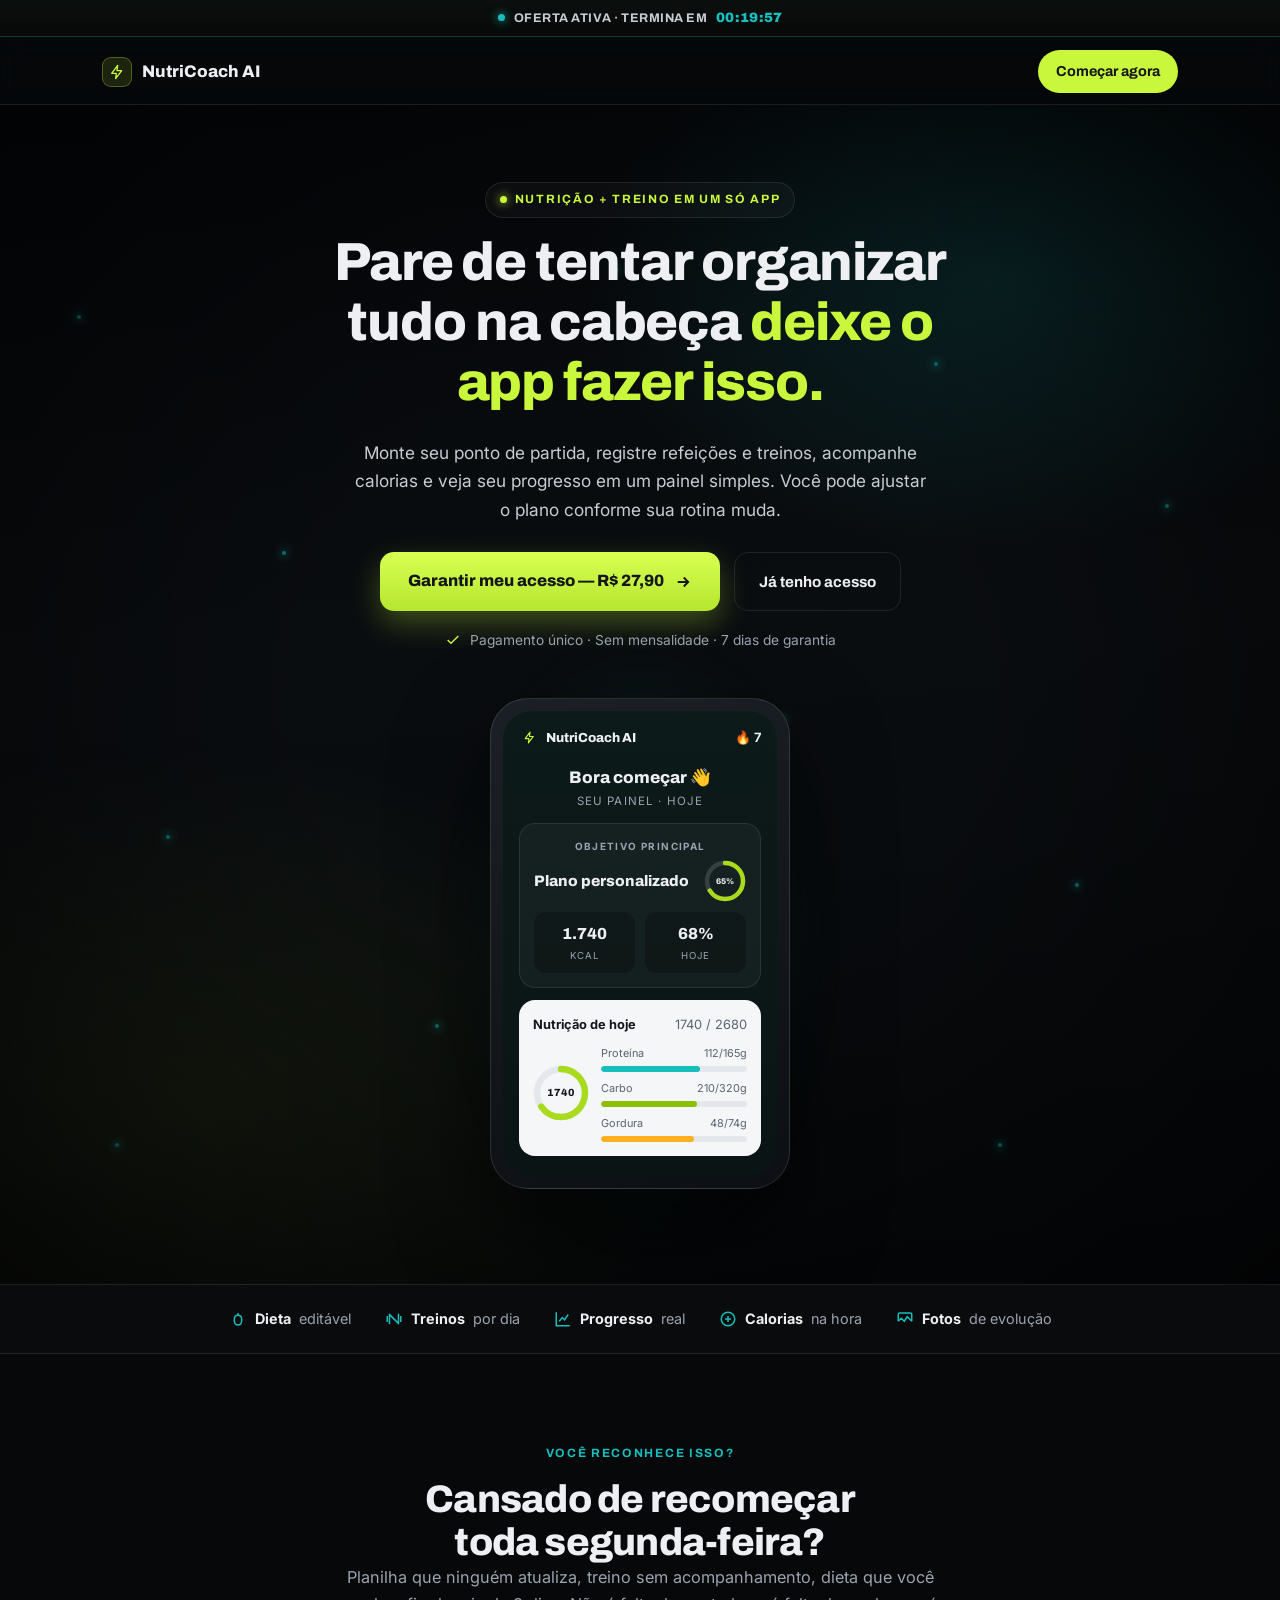
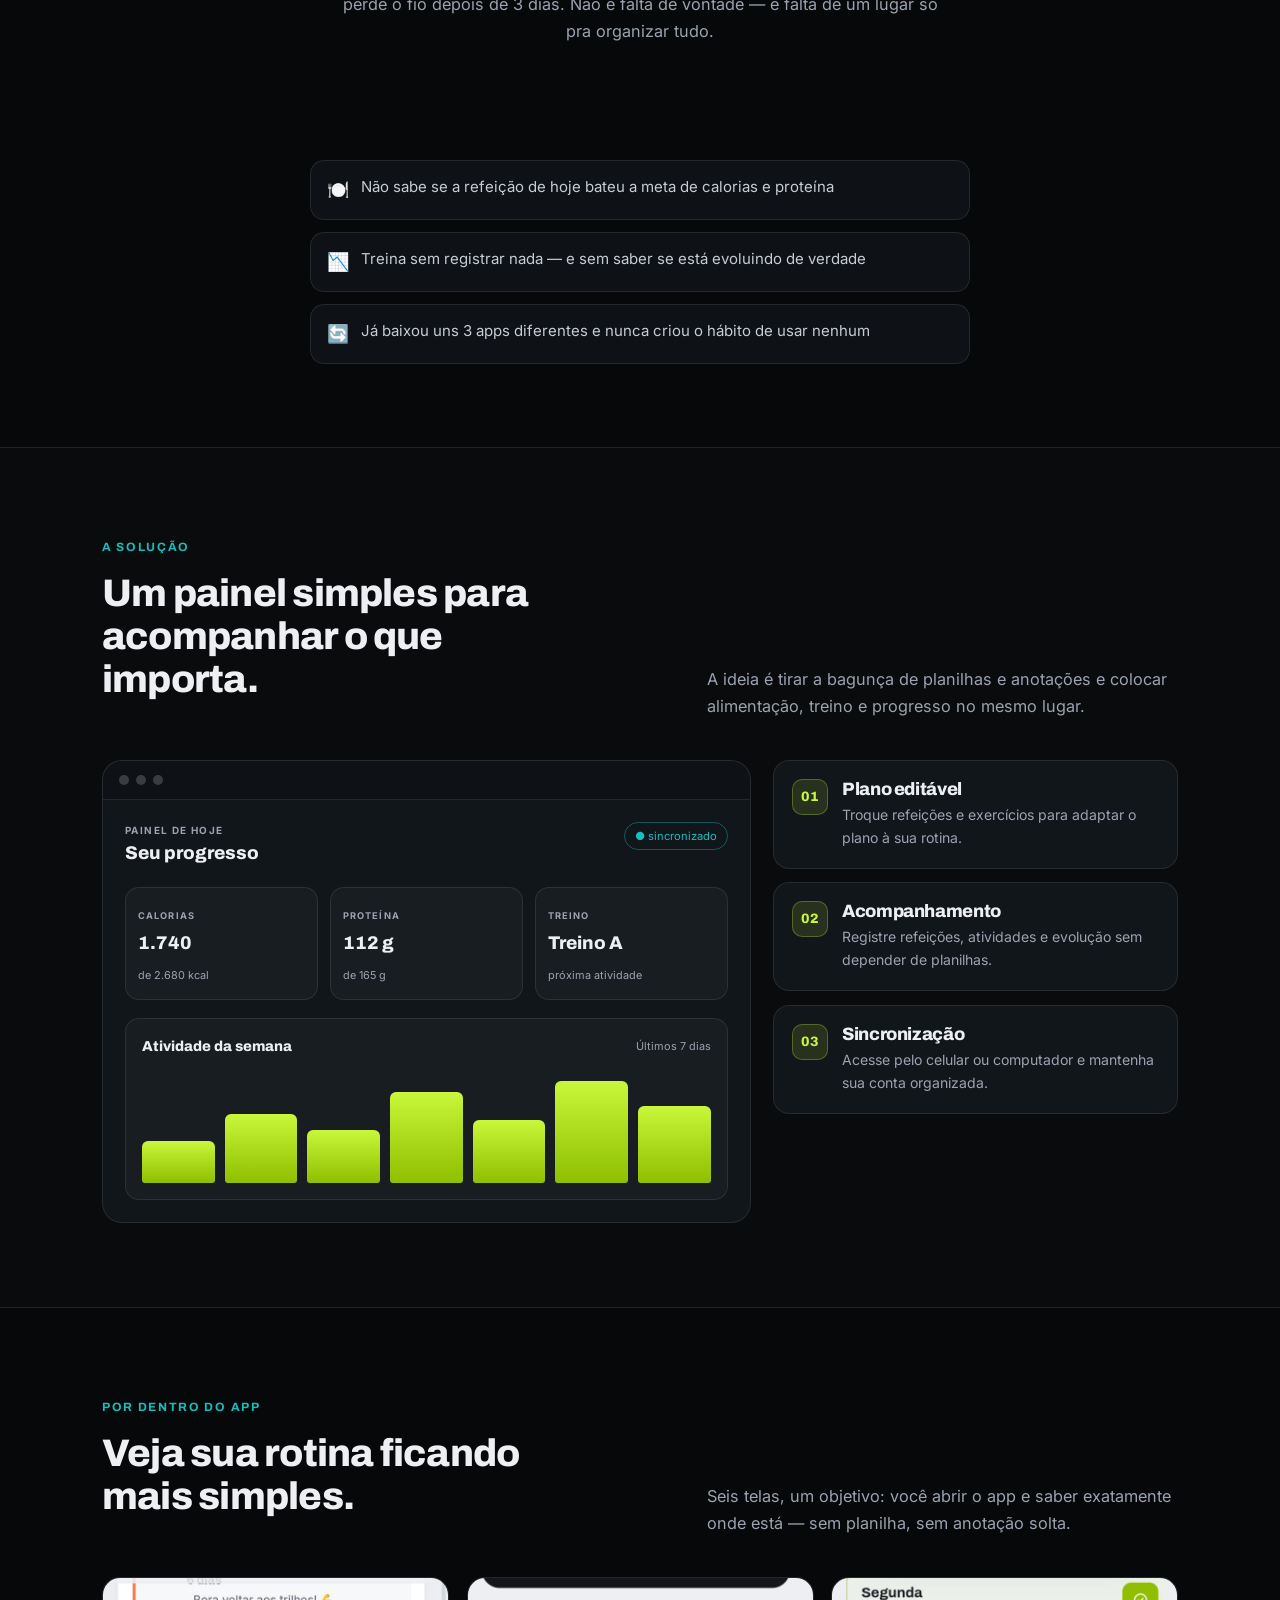
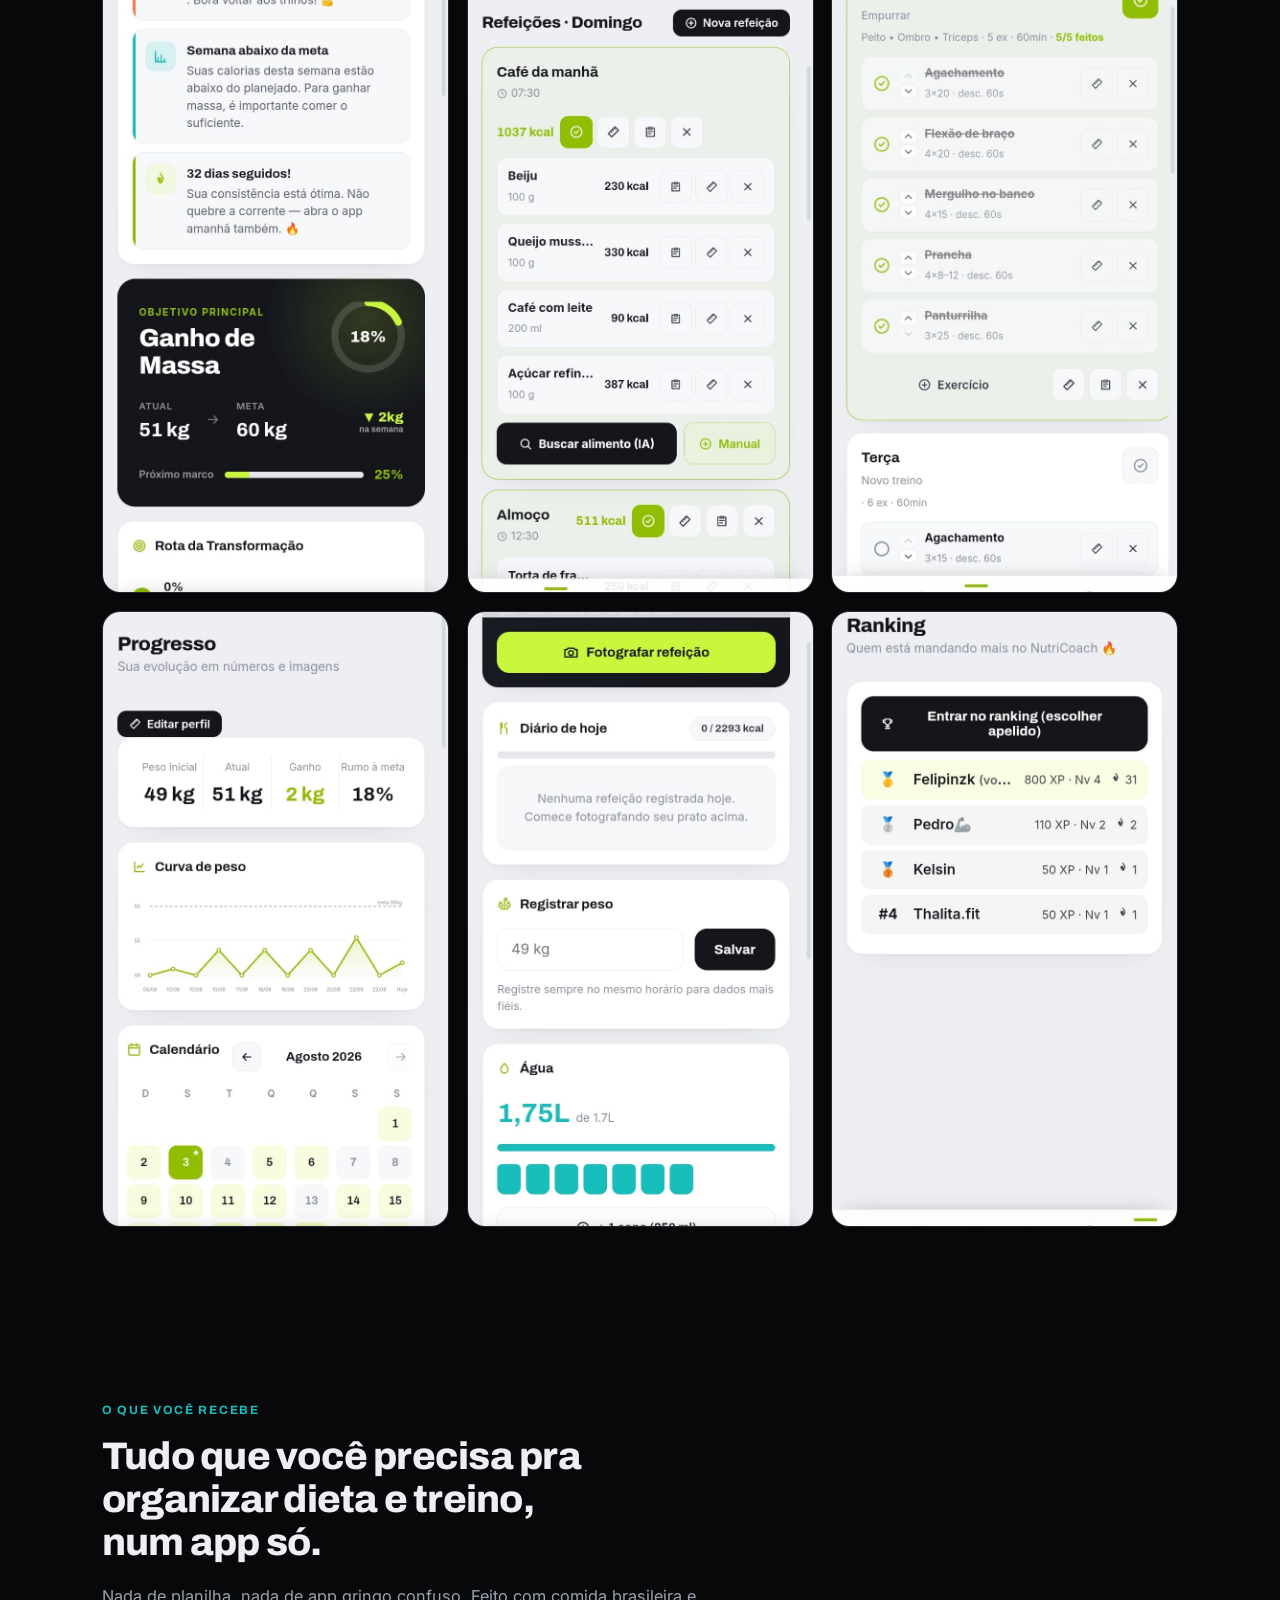
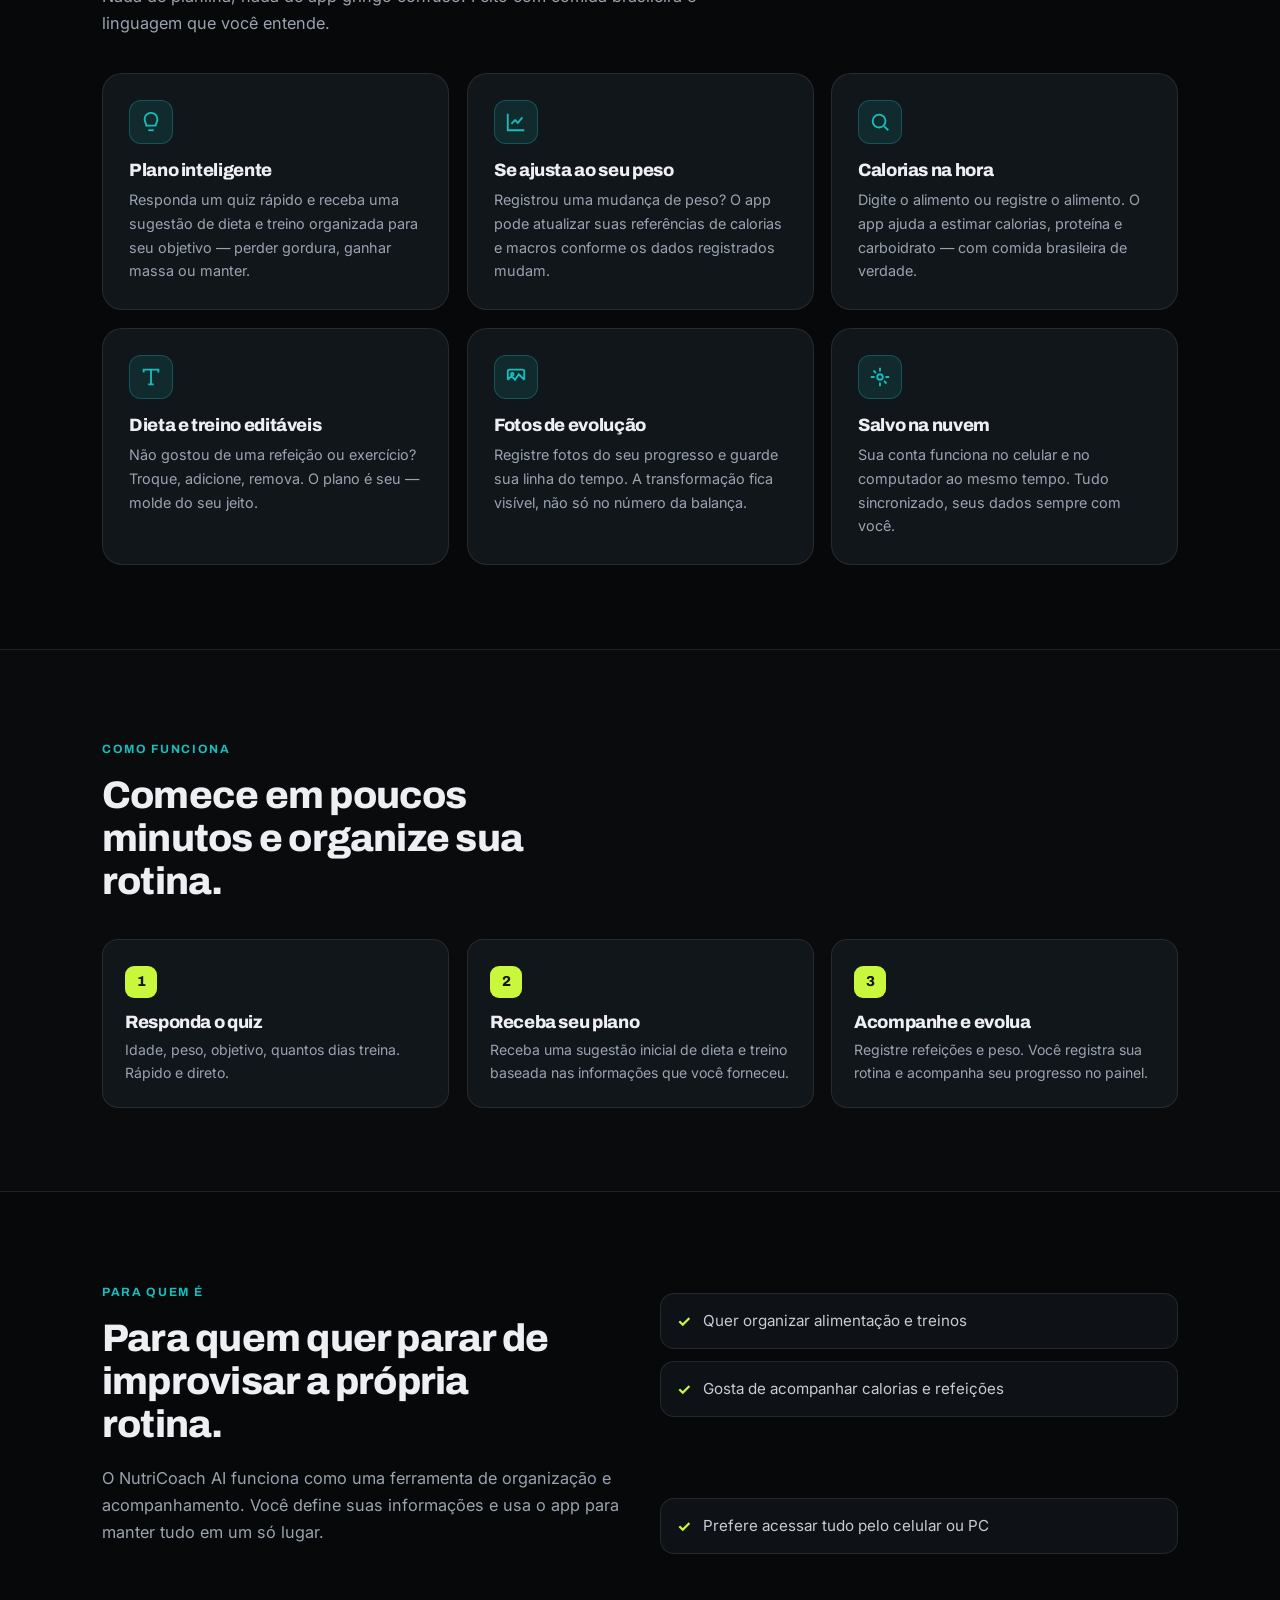
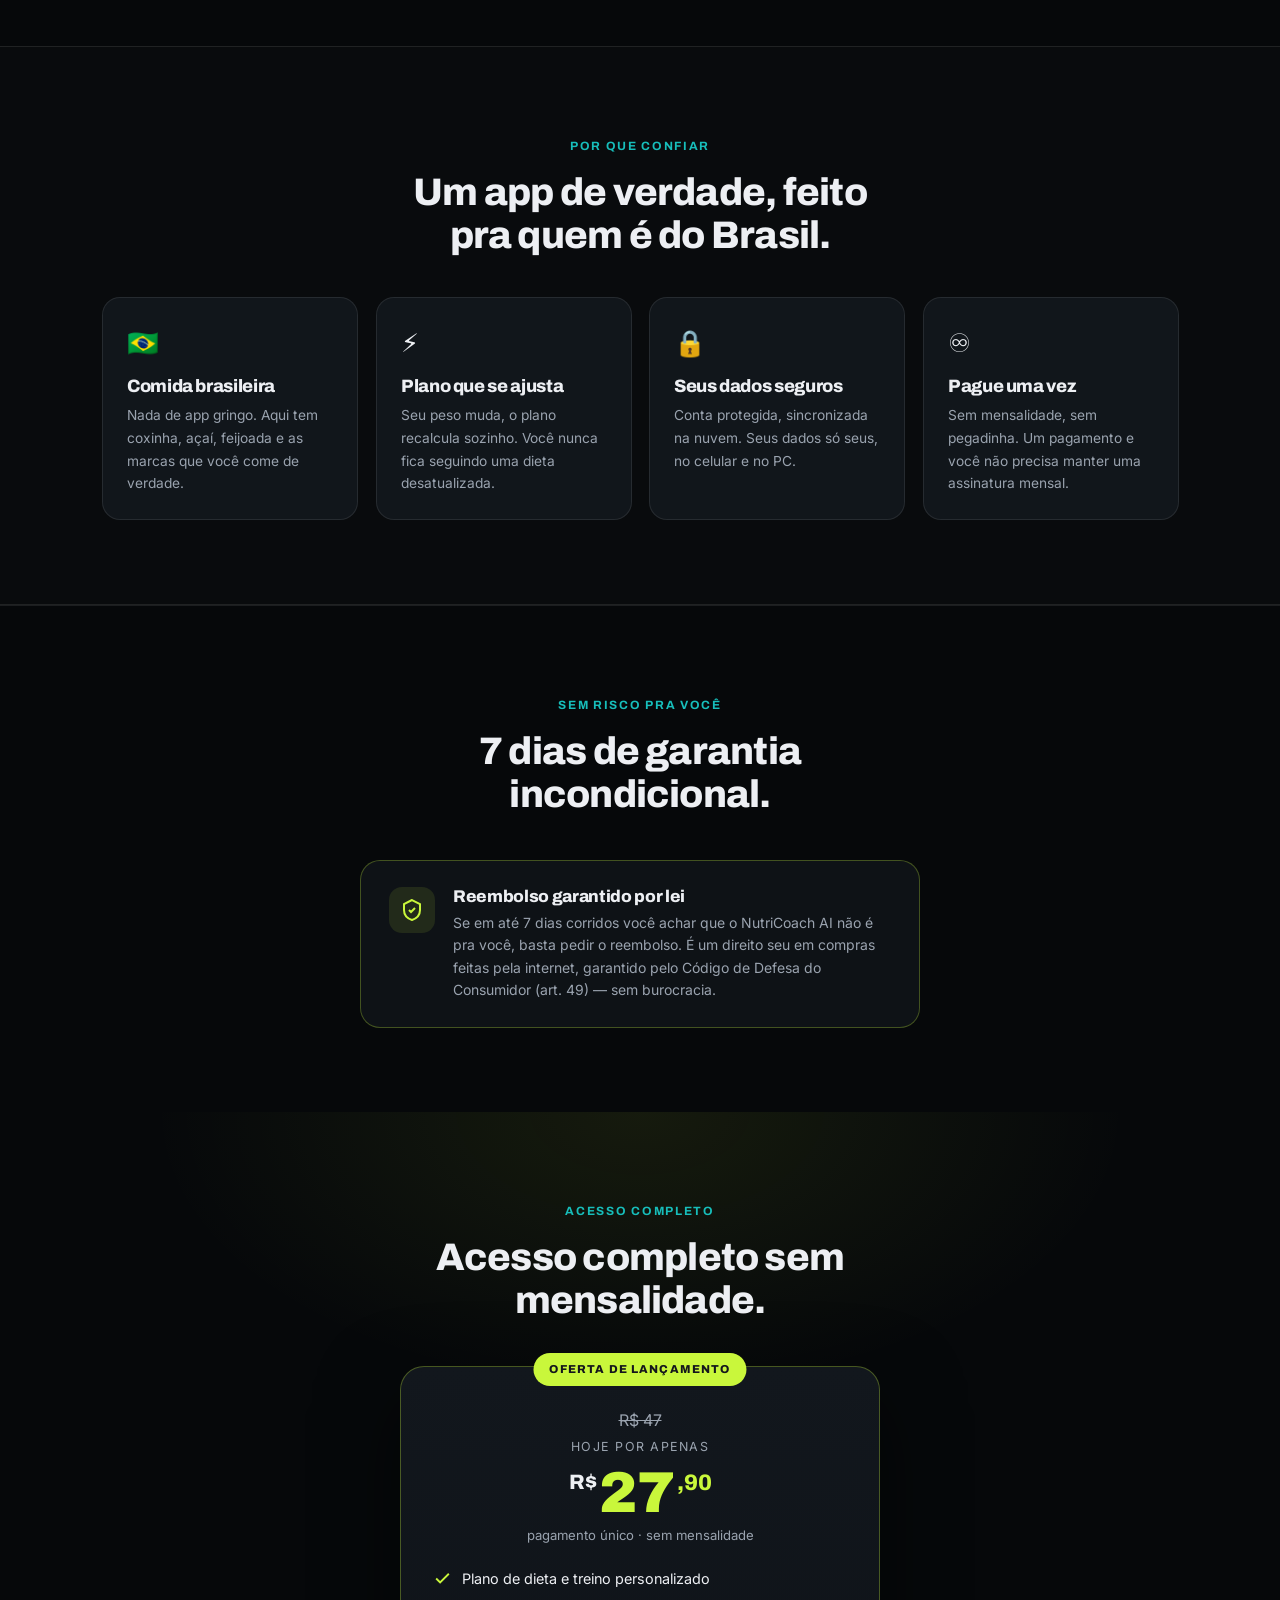
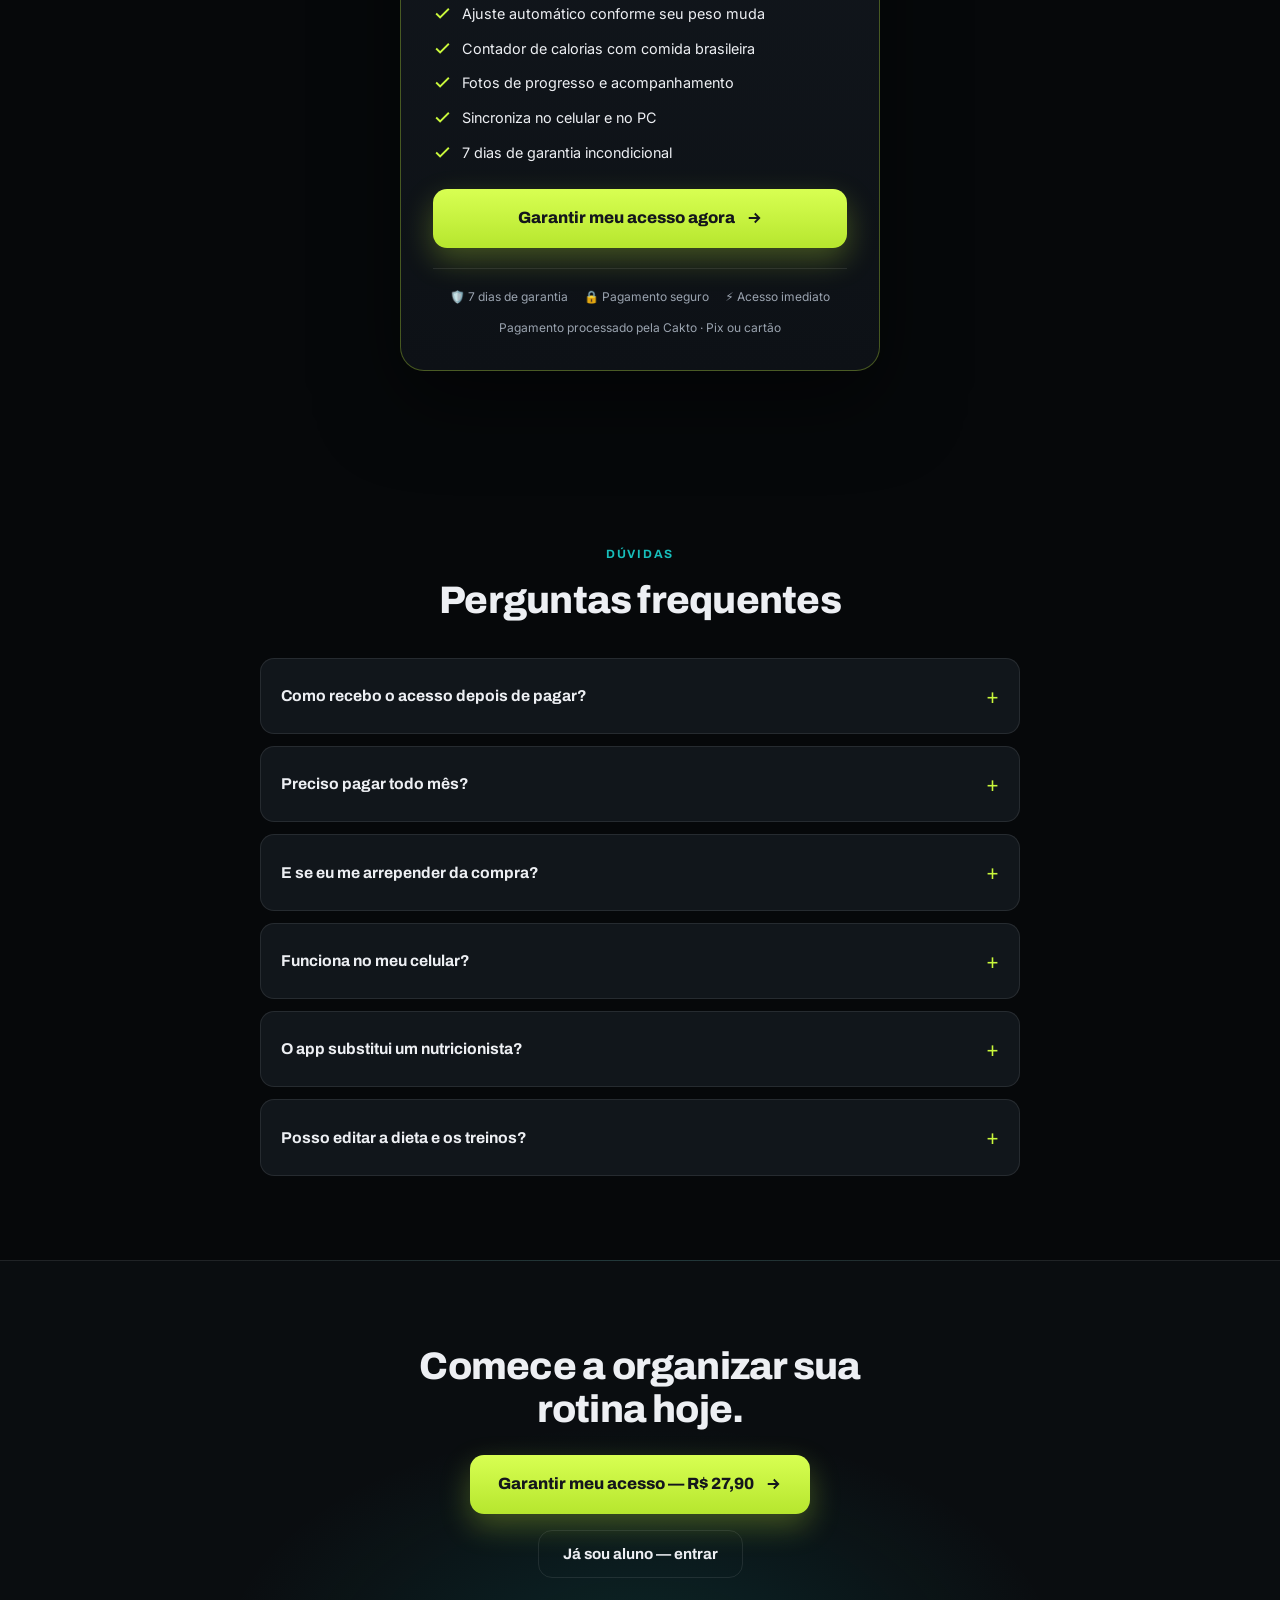
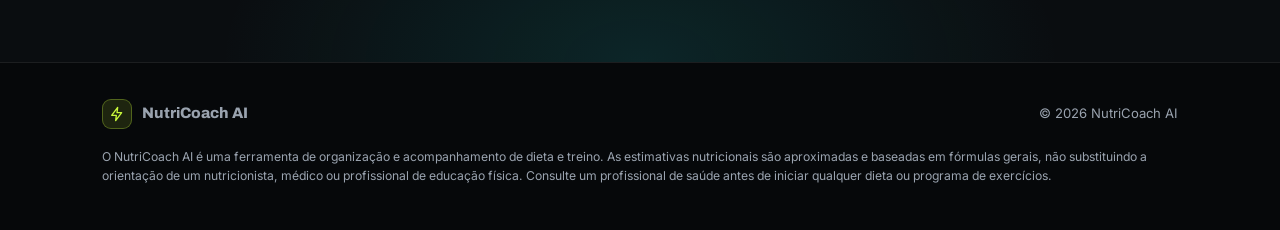
==== commit b81b85f6: "Fix spacing in main header text" ====
--- a/index.html
+++ b/index.html
@@ -45,7 +45,7 @@
   <div class="wrap hero-grid">
     <div>
       <span class="eyebrow"><span class="dot"></span>Nutrição + Treino em um só app</span>
-      <h1>Pare de tentar organizar tudo na cabeça — <span class="hl">deixe o app fazer isso.</span></h1>
+      <h1>Pare de tentar organizar tudo na cabeça  <span class="hl">deixe o app fazer isso.</span></h1>
       <p class="sub">Monte seu ponto de partida, registre refeições e treinos, acompanhe calorias e veja seu progresso em um painel simples. Você pode ajustar o plano conforme sua rotina muda.</p>
       <div class="hero-cta">
         <a class="btn-buy" href="#comprar">Garantir meu acesso — R$ 27,90
@@ -438,4 +438,4 @@
 </div>
 <script src="java.js"></script>
 </body>
-</html>+</html>
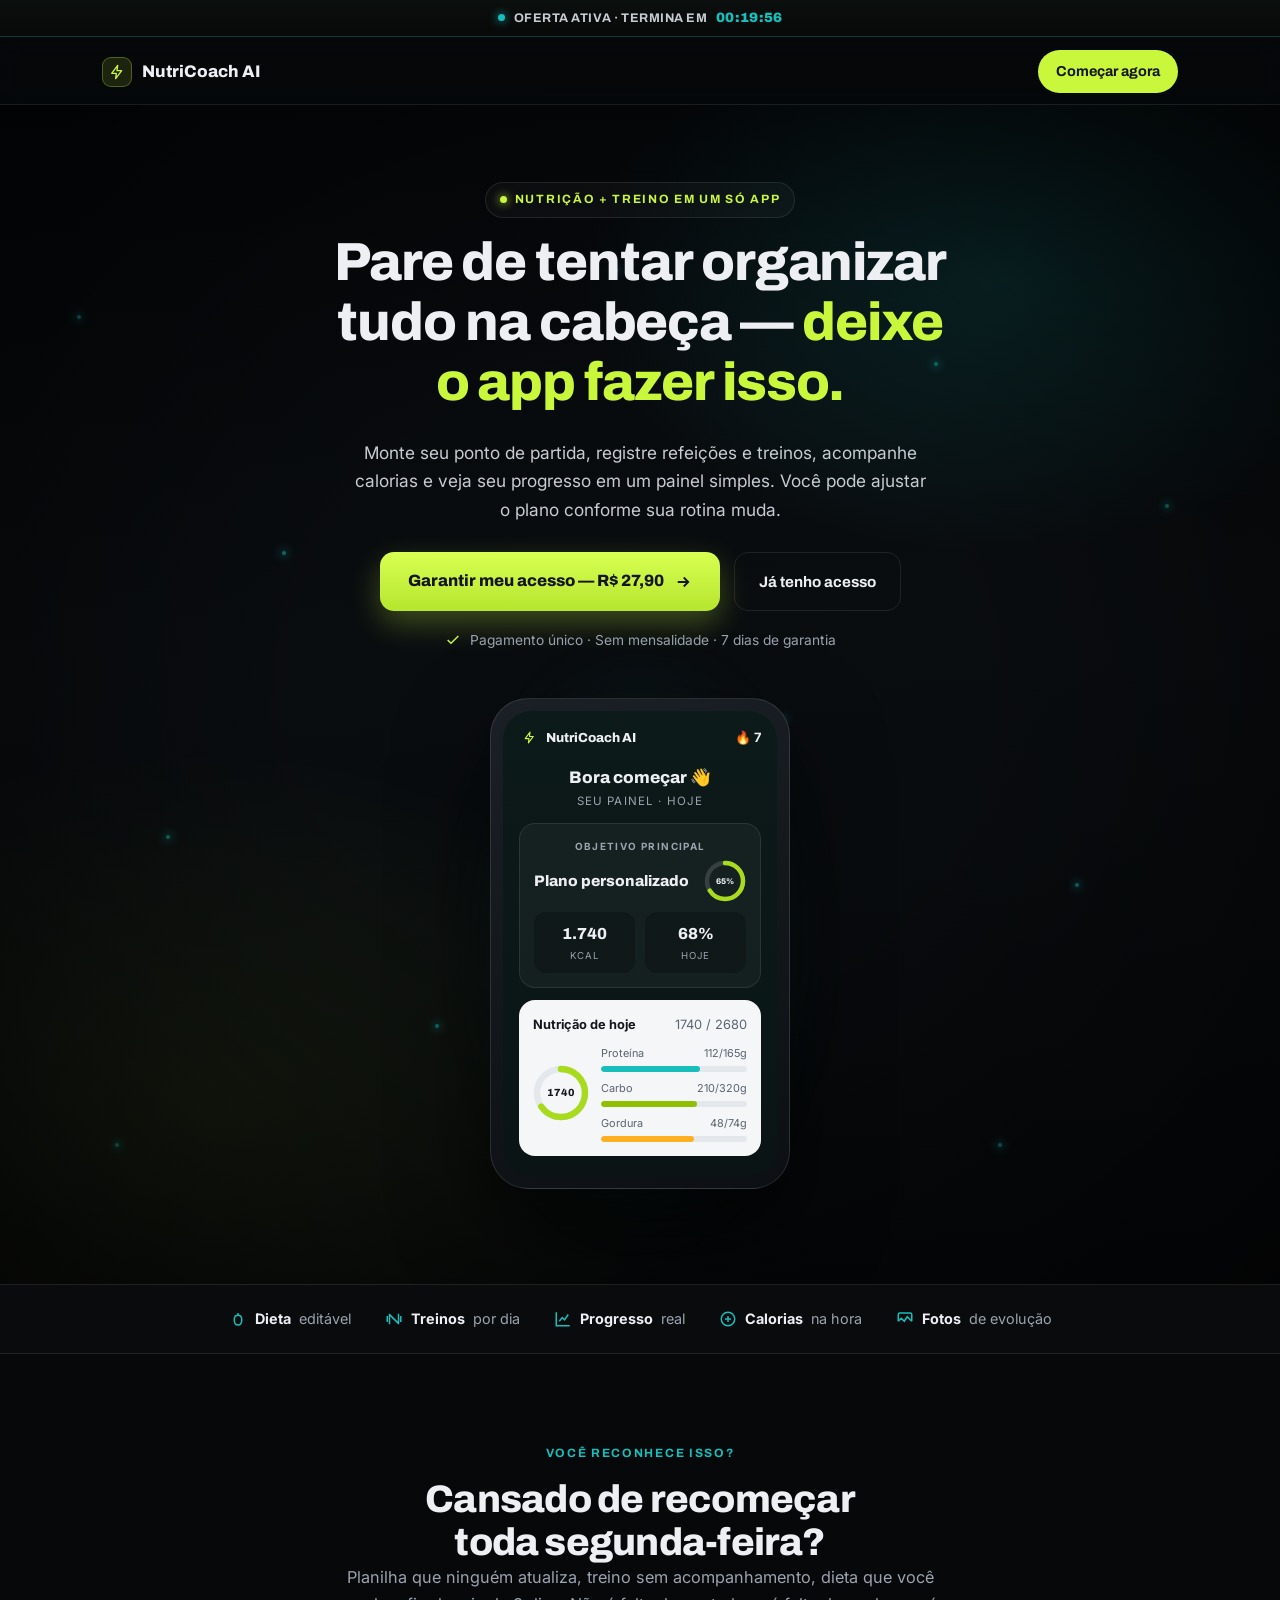
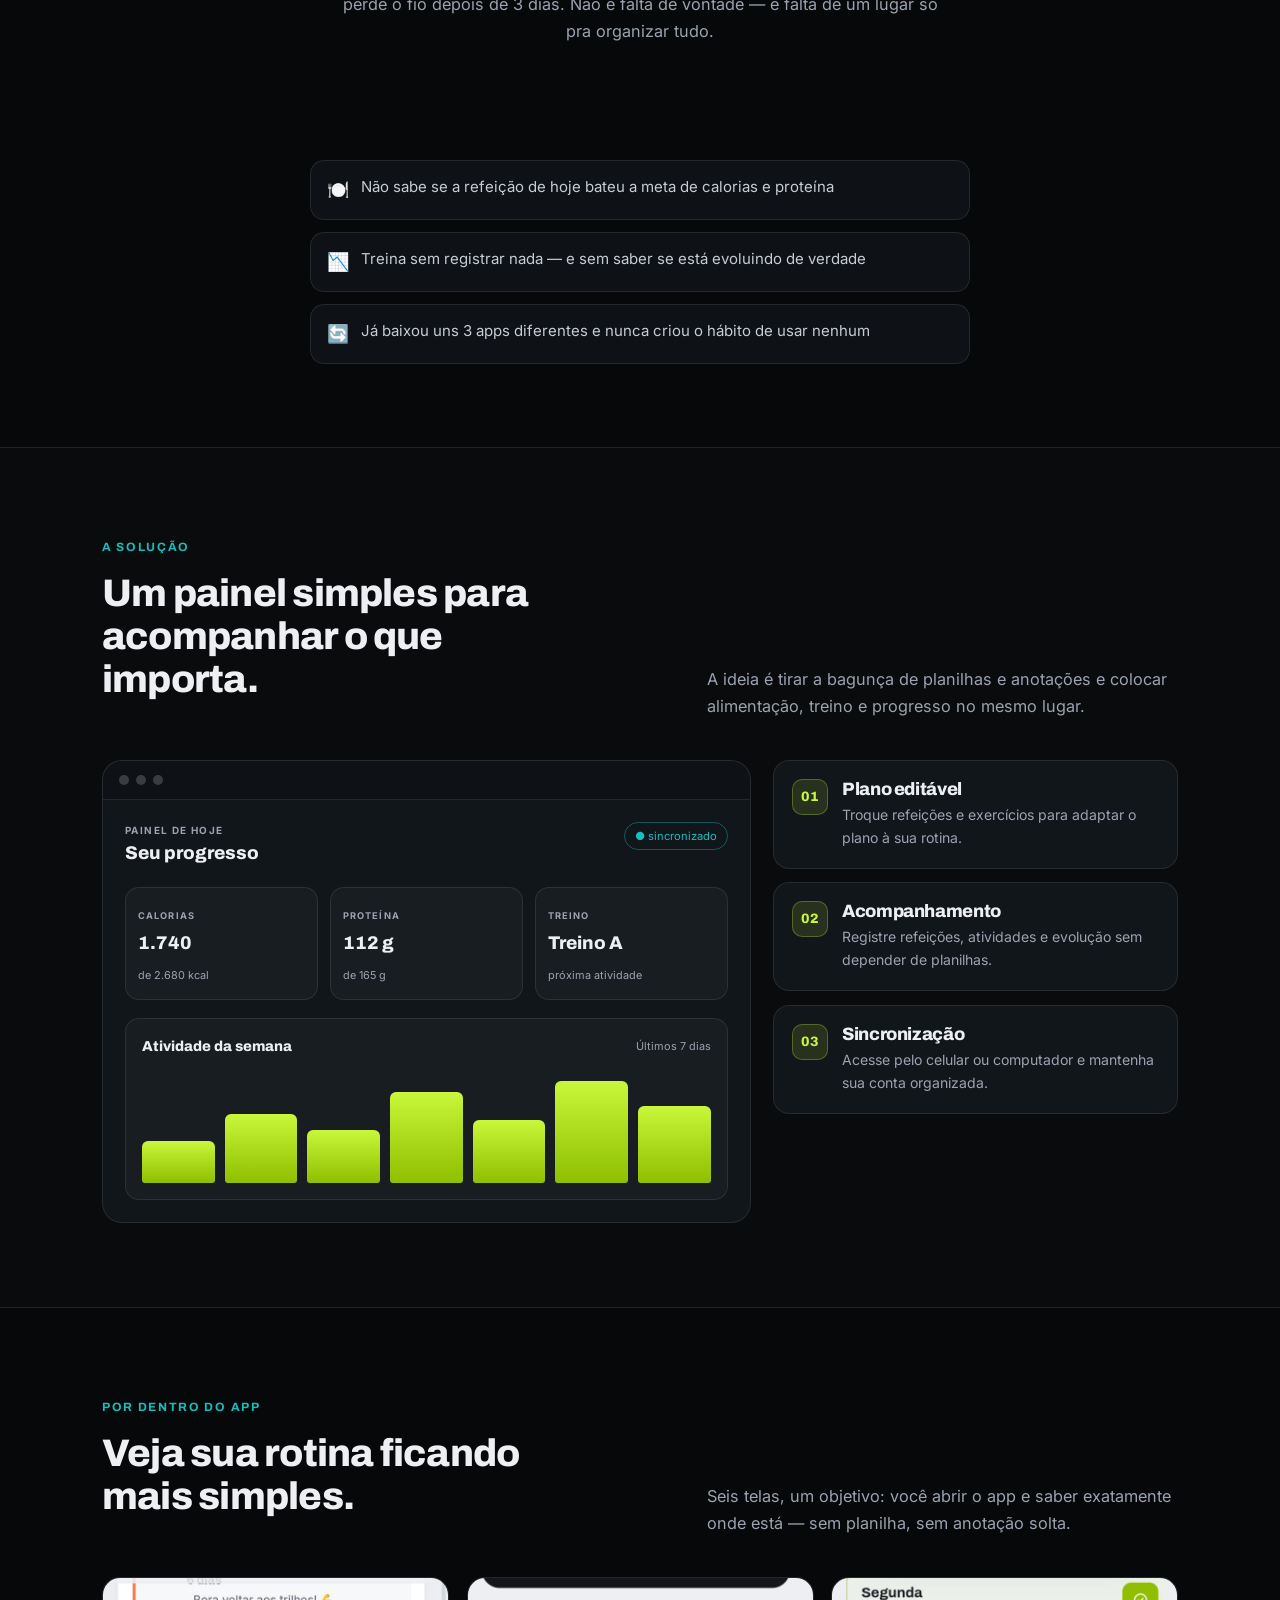
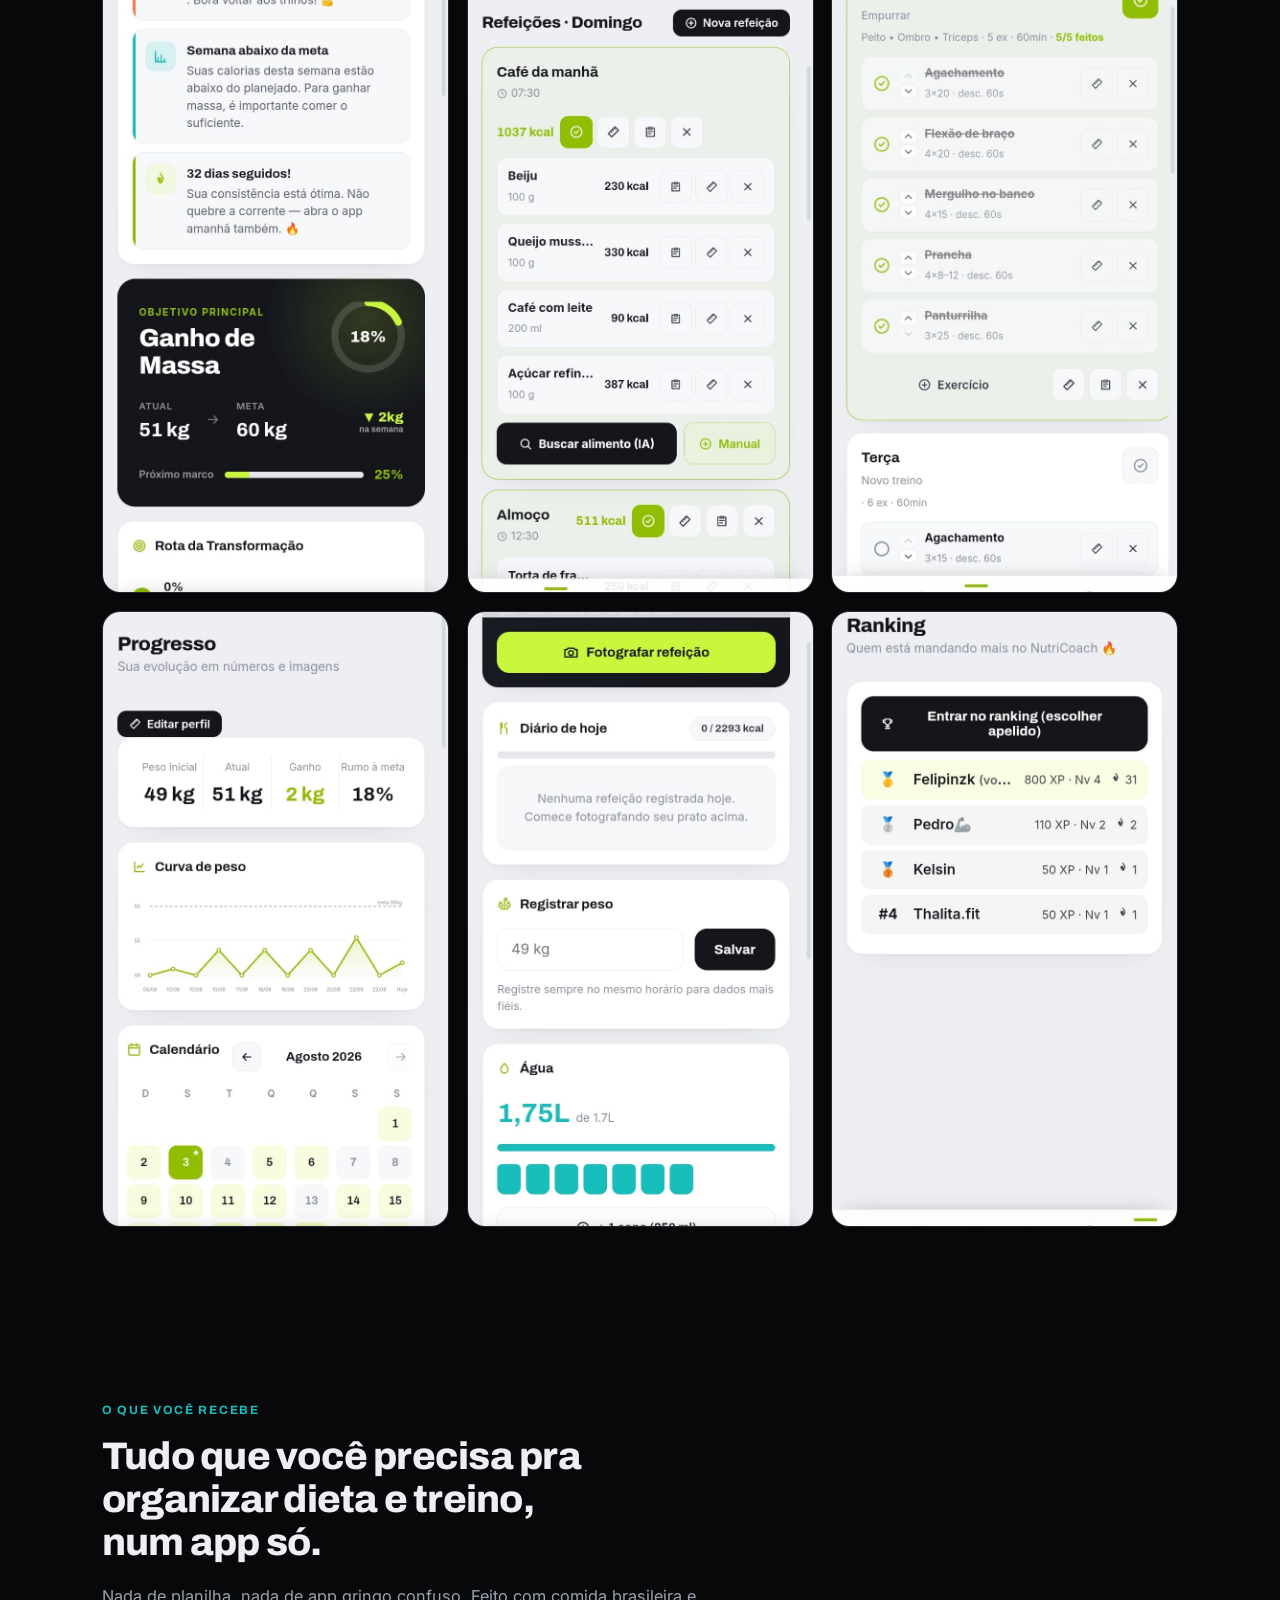
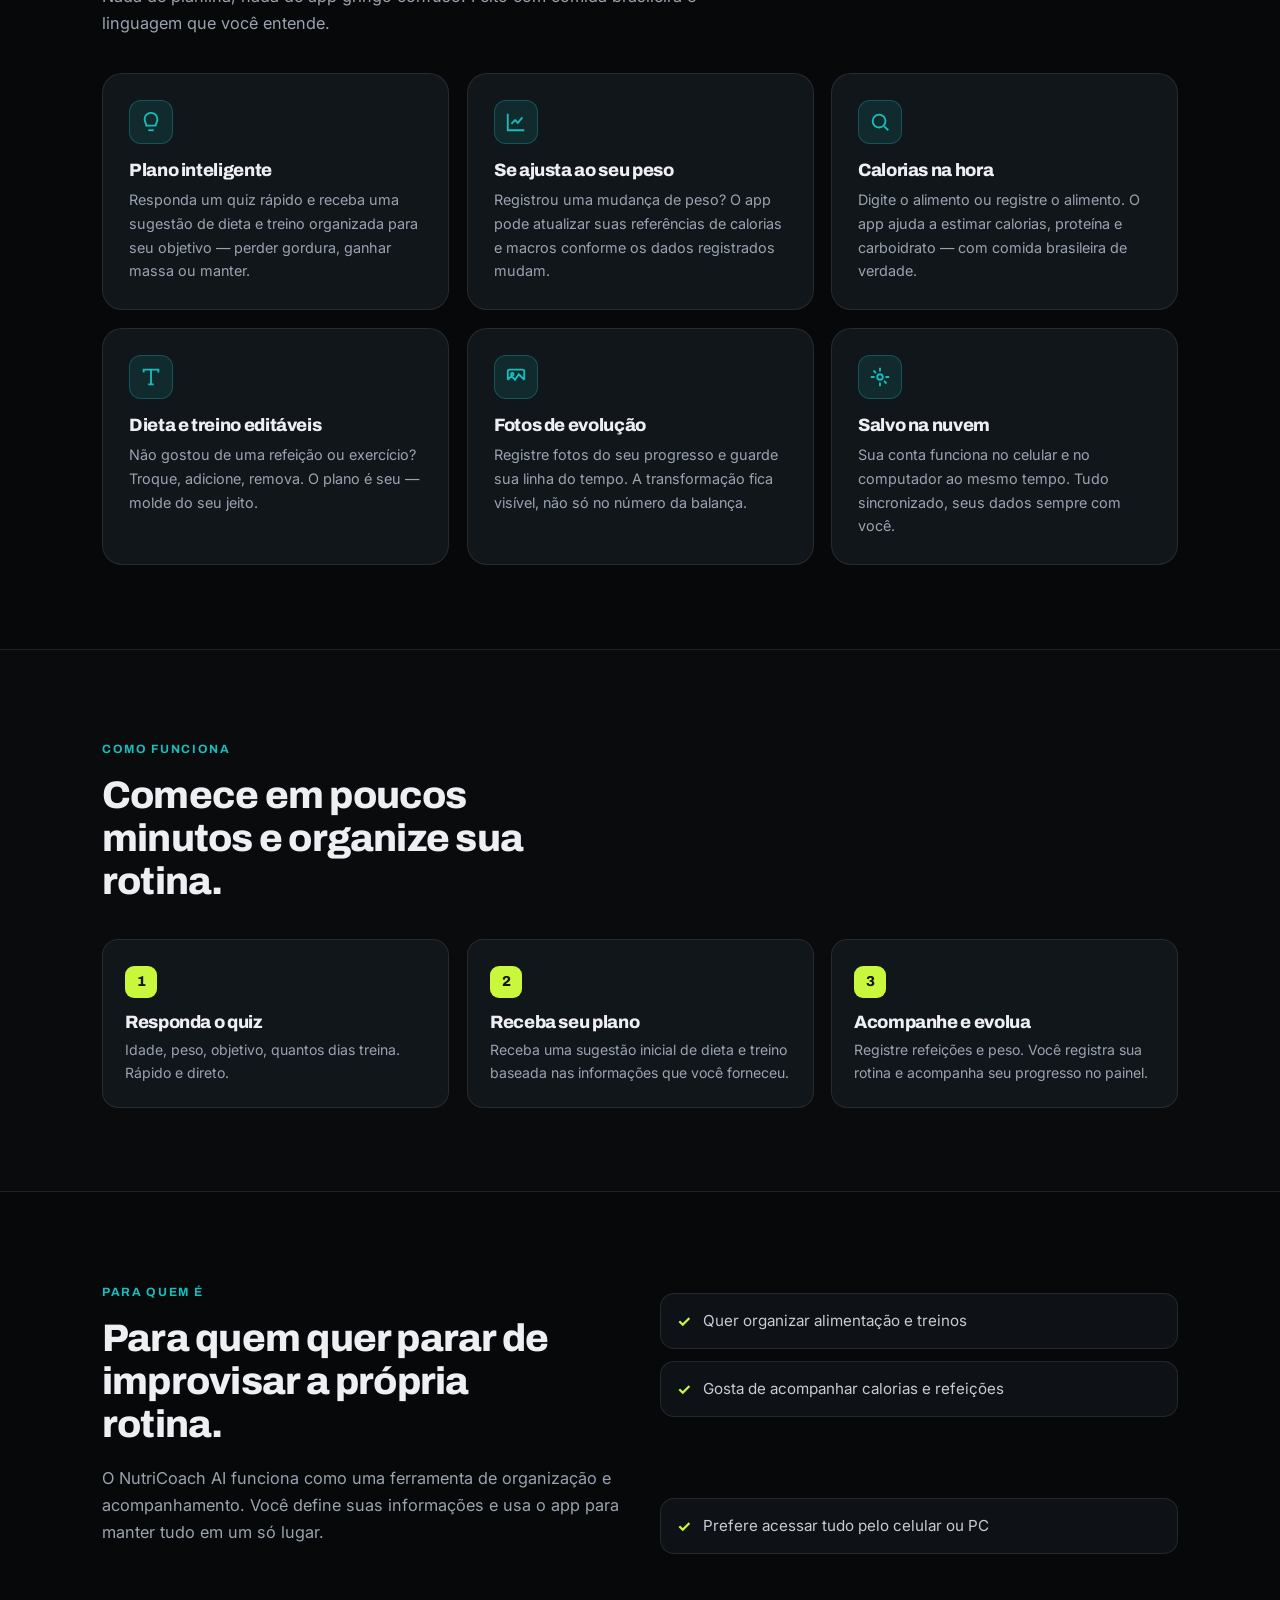
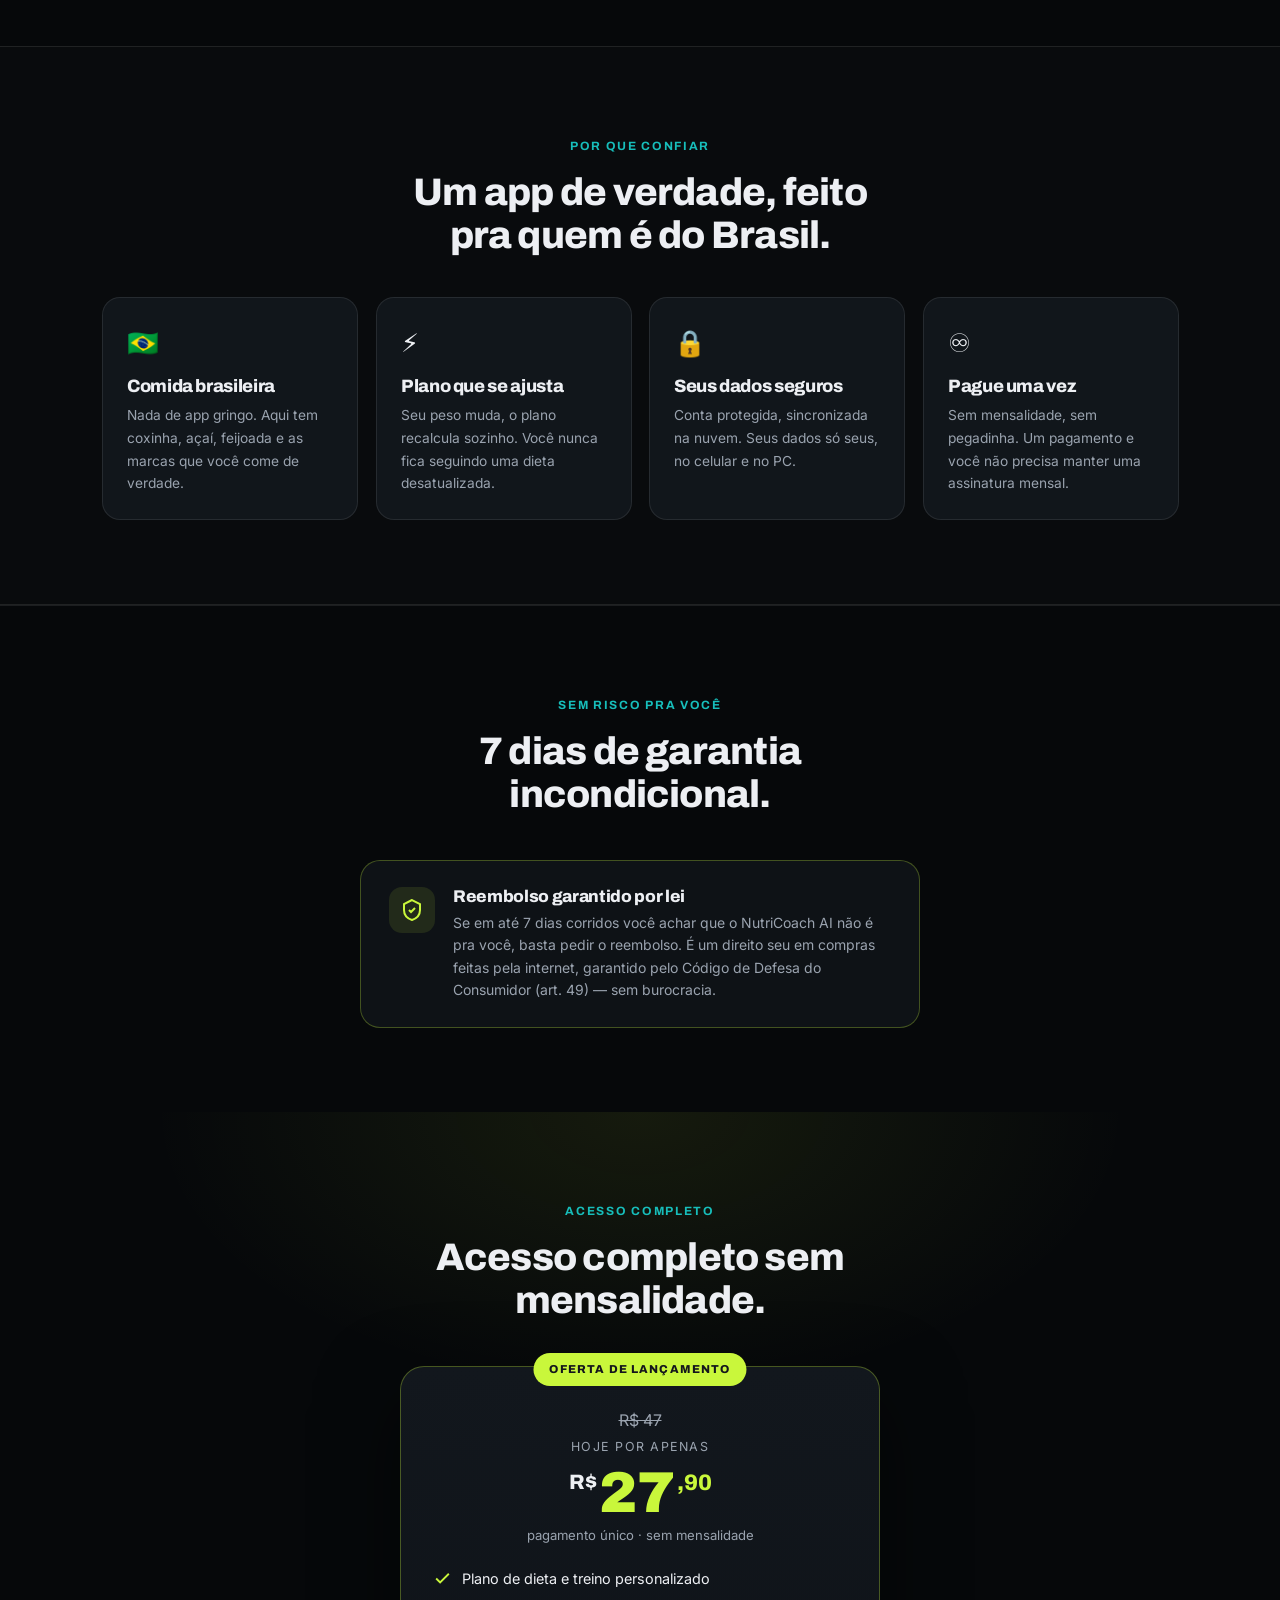
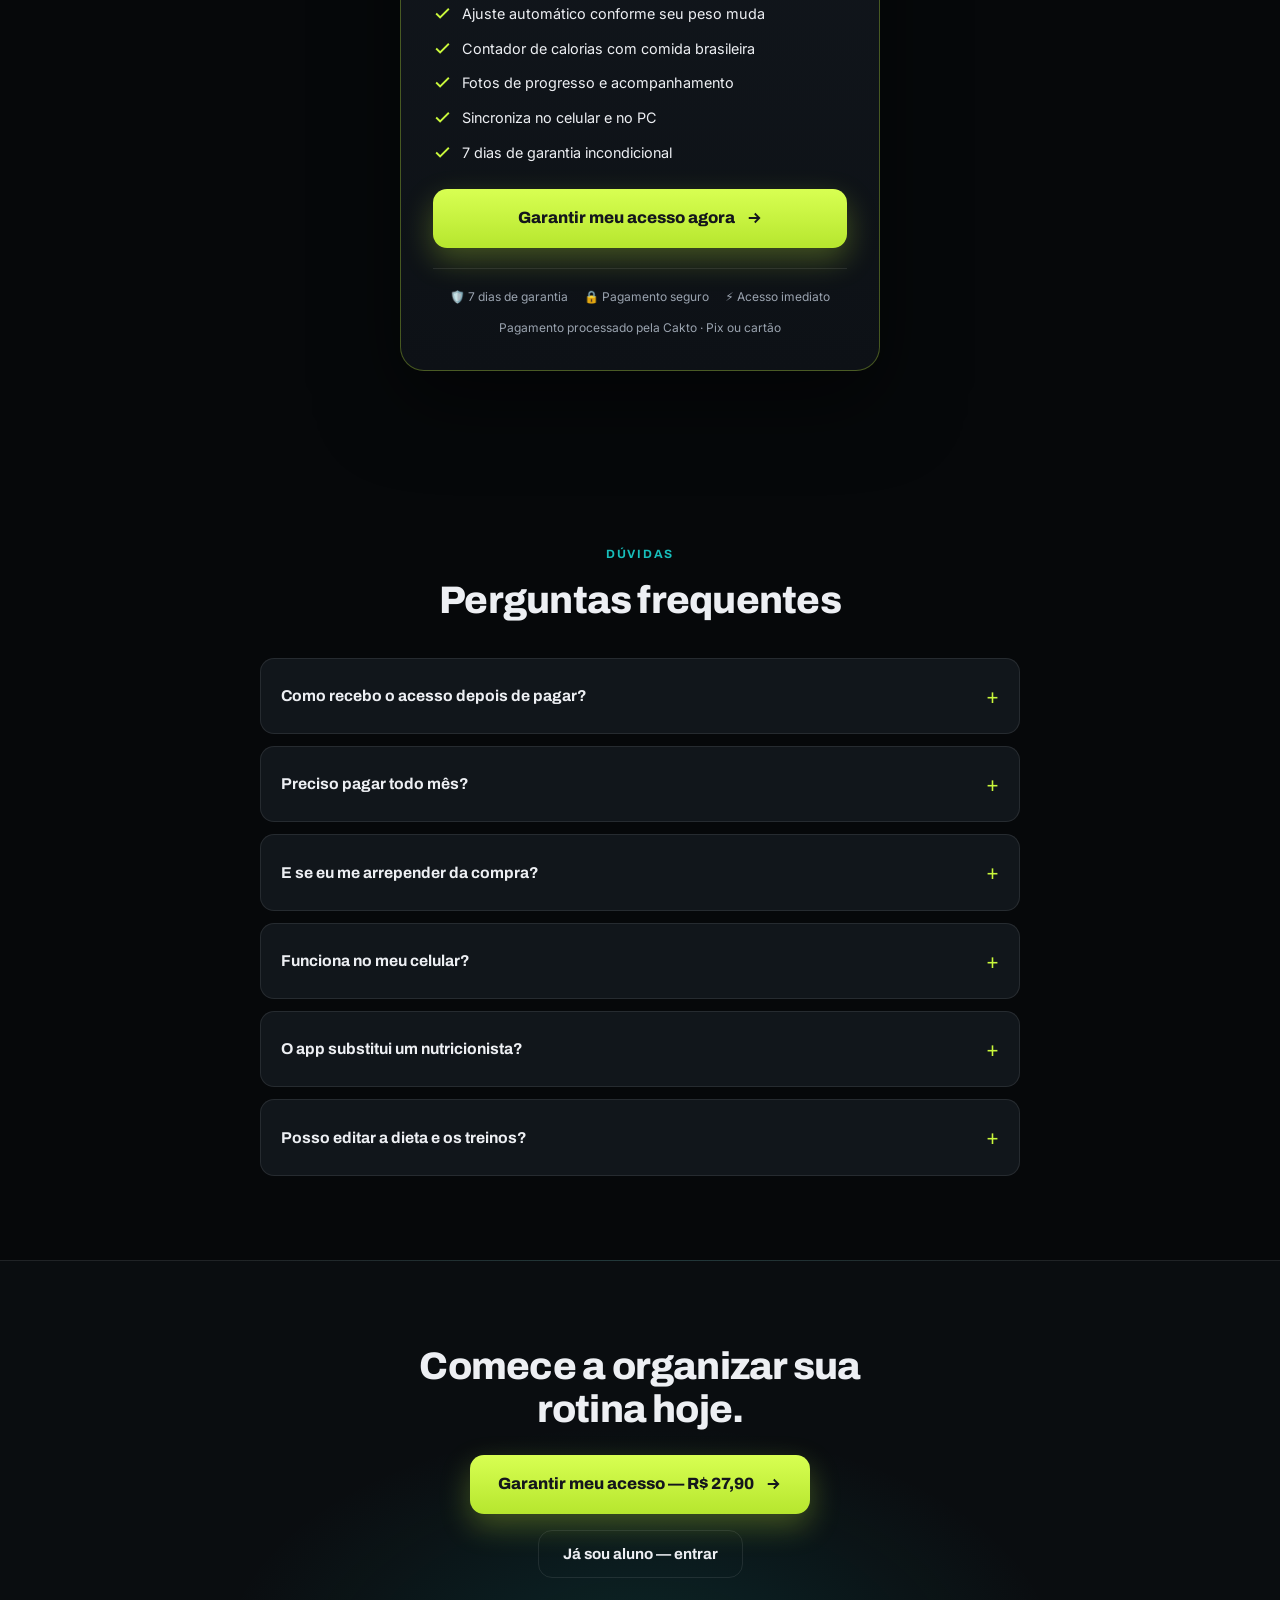
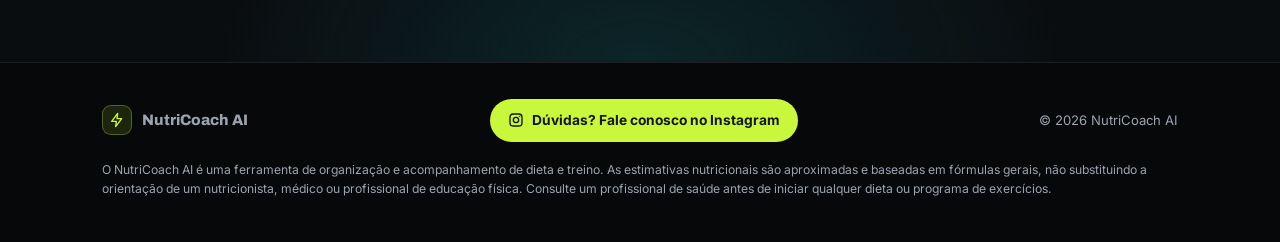
==== commit 7d0d8ae4: "Adiciona link do Instagram em destaque no rodape Co-Authored-By: Claude Sonnet 5 <noreply@anthropic." ====
--- a/index.html
+++ b/index.html
@@ -45,7 +45,7 @@
   <div class="wrap hero-grid">
     <div>
       <span class="eyebrow"><span class="dot"></span>Nutrição + Treino em um só app</span>
-      <h1>Pare de tentar organizar tudo na cabeça  <span class="hl">deixe o app fazer isso.</span></h1>
+      <h1>Pare de tentar organizar tudo na cabeça — <span class="hl">deixe o app fazer isso.</span></h1>
       <p class="sub">Monte seu ponto de partida, registre refeições e treinos, acompanhe calorias e veja seu progresso em um painel simples. Você pode ajustar o plano conforme sua rotina muda.</p>
       <div class="hero-cta">
         <a class="btn-buy" href="#comprar">Garantir meu acesso — R$ 27,90
@@ -417,6 +417,10 @@
 <footer>
   <div class="wrap">
     <div class="brand"><span class="brand-mark"><svg viewBox="0 0 24 24" fill="none" stroke="#C9F73B" stroke-width="2" stroke-linejoin="round"><path d="M13 2 4 14h7l-1 8 9-12h-7z"/></svg></span>NutriCoach AI</div>
+    <a class="foot-insta" href="https://www.instagram.com/nutr.icoachai?stkn=amloODZ5NDd5bWt5" target="_blank" rel="noopener">
+      <svg width="16" height="16" viewBox="0 0 24 24" fill="none" stroke="currentColor" stroke-width="2"><rect x="3" y="3" width="18" height="18" rx="5"/><circle cx="12" cy="12" r="4"/><circle cx="17.5" cy="6.5" r="1" fill="currentColor" stroke="none"/></svg>
+      Dúvidas? Fale conosco no Instagram
+    </a>
     <div>© 2026 NutriCoach AI</div>
   </div>
   <div class="wrap"><p class="foot-disc">O NutriCoach AI é uma ferramenta de organização e acompanhamento de dieta e treino. As estimativas nutricionais são aproximadas e baseadas em fórmulas gerais, não substituindo a orientação de um nutricionista, médico ou profissional de educação física. Consulte um profissional de saúde antes de iniciar qualquer dieta ou programa de exercícios.</p></div>
@@ -438,4 +442,4 @@
 </div>
 <script src="java.js"></script>
 </body>
-</html>
+</html>
--- a/style.css
+++ b/style.css
@@ -482,6 +482,8 @@
 footer .wrap+.wrap{margin-top:18px;}
 footer .brand{font-size:.95rem;}
 footer div{font-size:.82rem;color:var(--muted);}
+.foot-insta{display:inline-flex;align-items:center;gap:8px;font-size:.86rem;font-weight:700;color:var(--ink);text-decoration:none;background:var(--volt);padding:10px 18px;border-radius:999px;transition:transform .15s,box-shadow .15s;box-shadow:0 0 0 rgba(201,247,59,0);}
+.foot-insta:hover{transform:translateY(-1px);box-shadow:0 6px 20px rgba(201,247,59,.35);}
 .foot-disc{font-size:.76rem;color:var(--muted);line-height:1.6;margin:0;}
 
 /* ============================================================
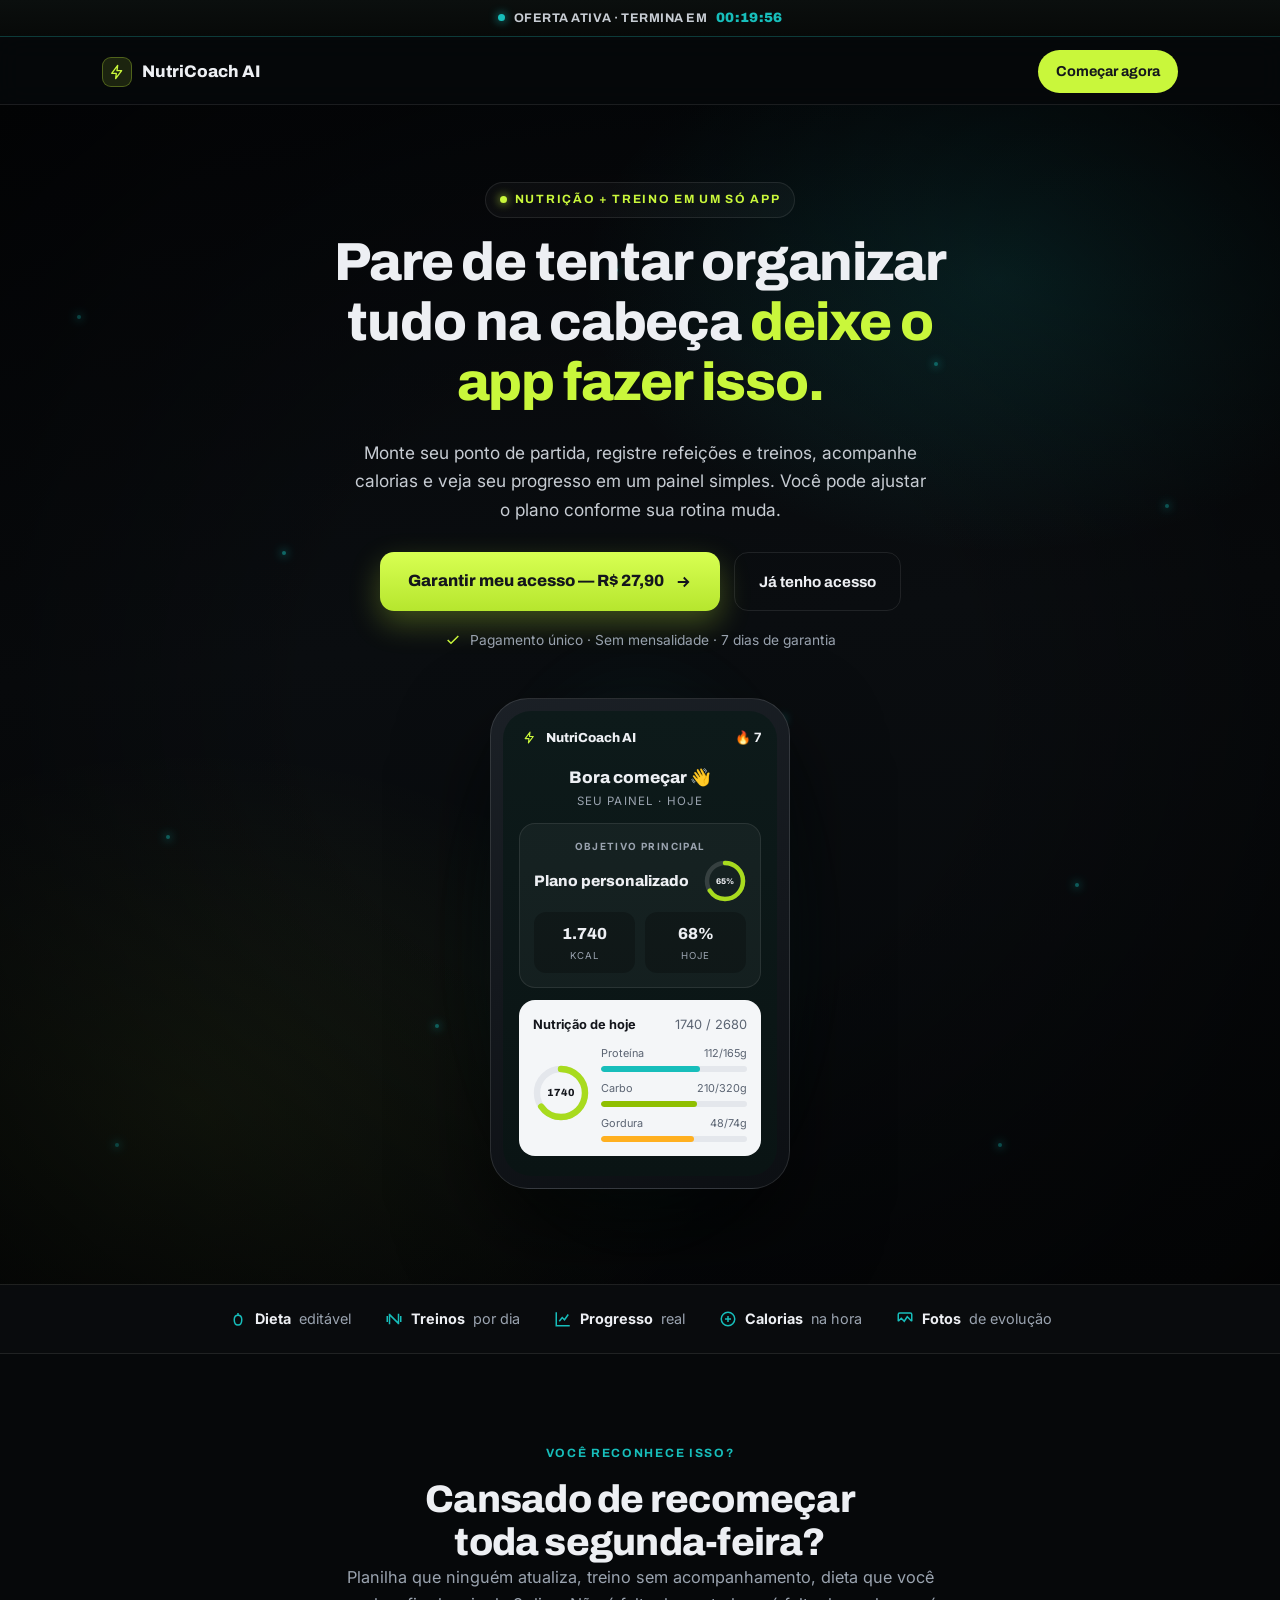
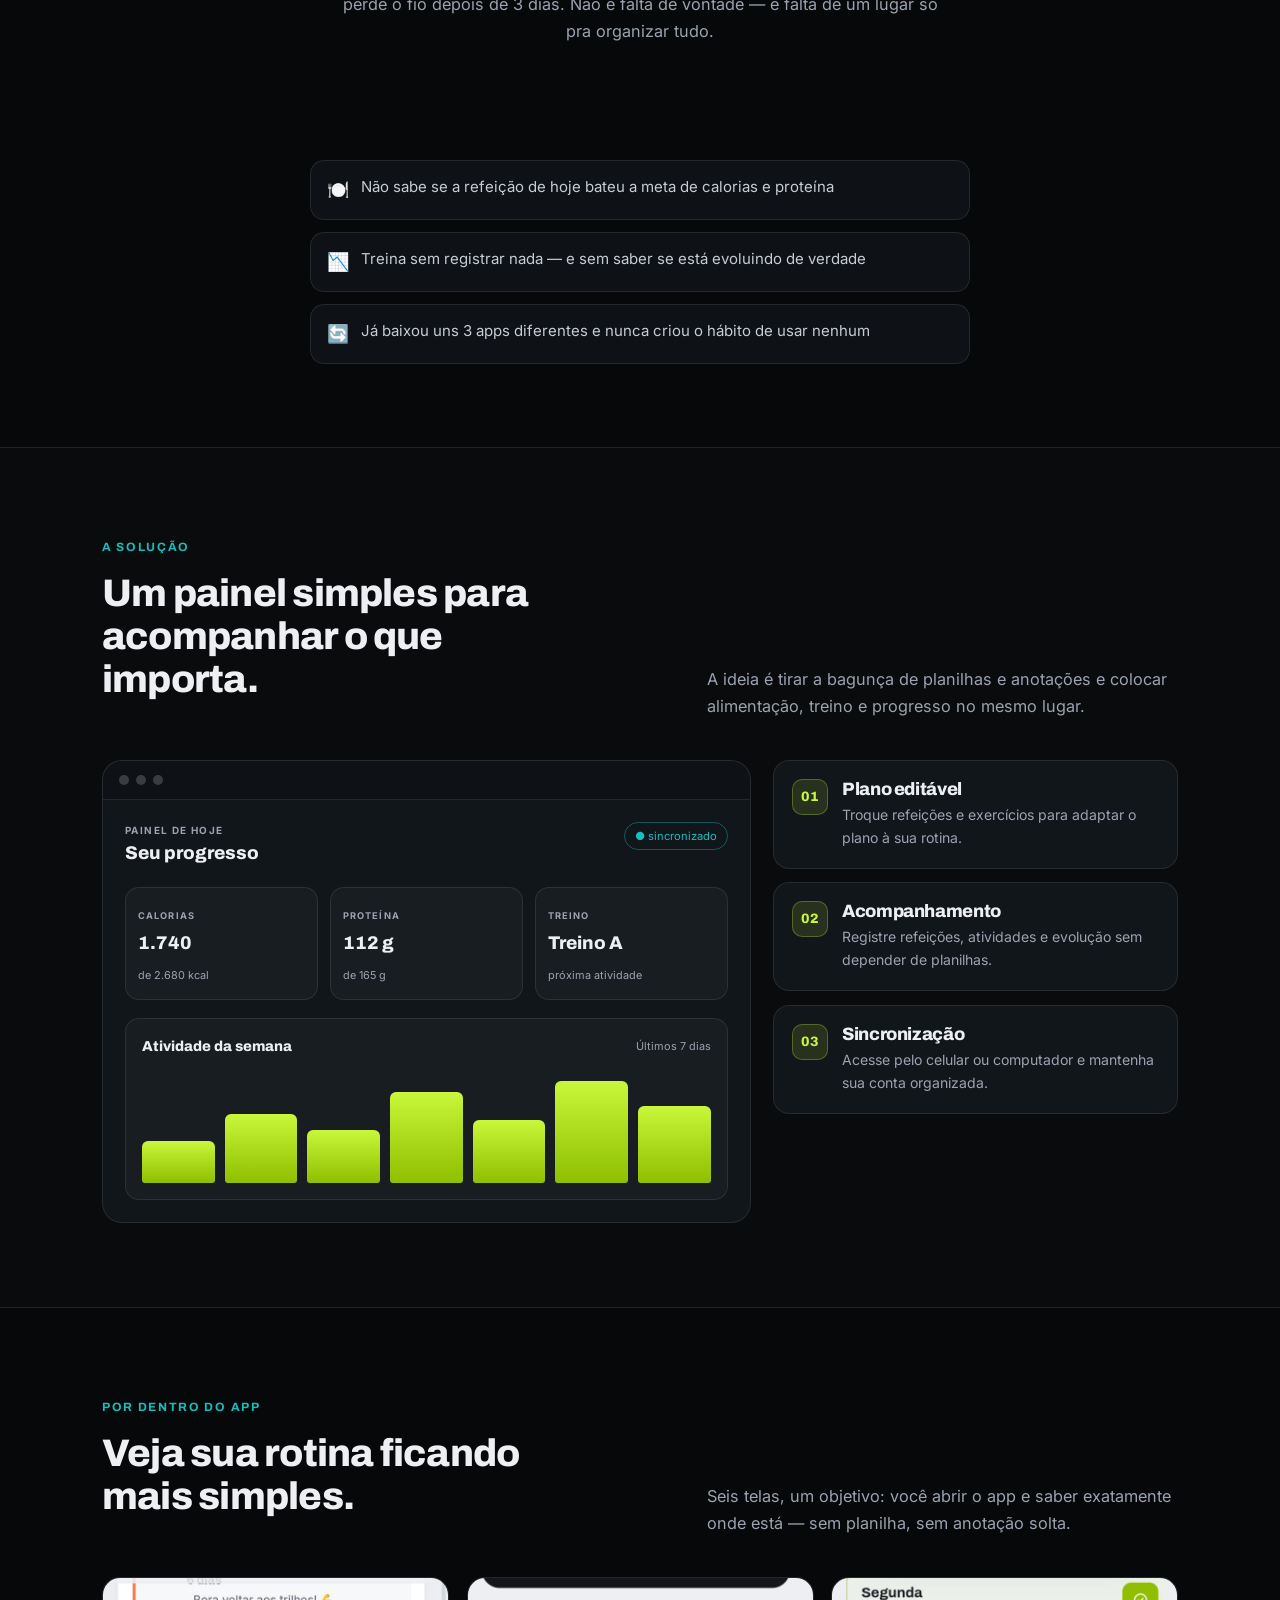
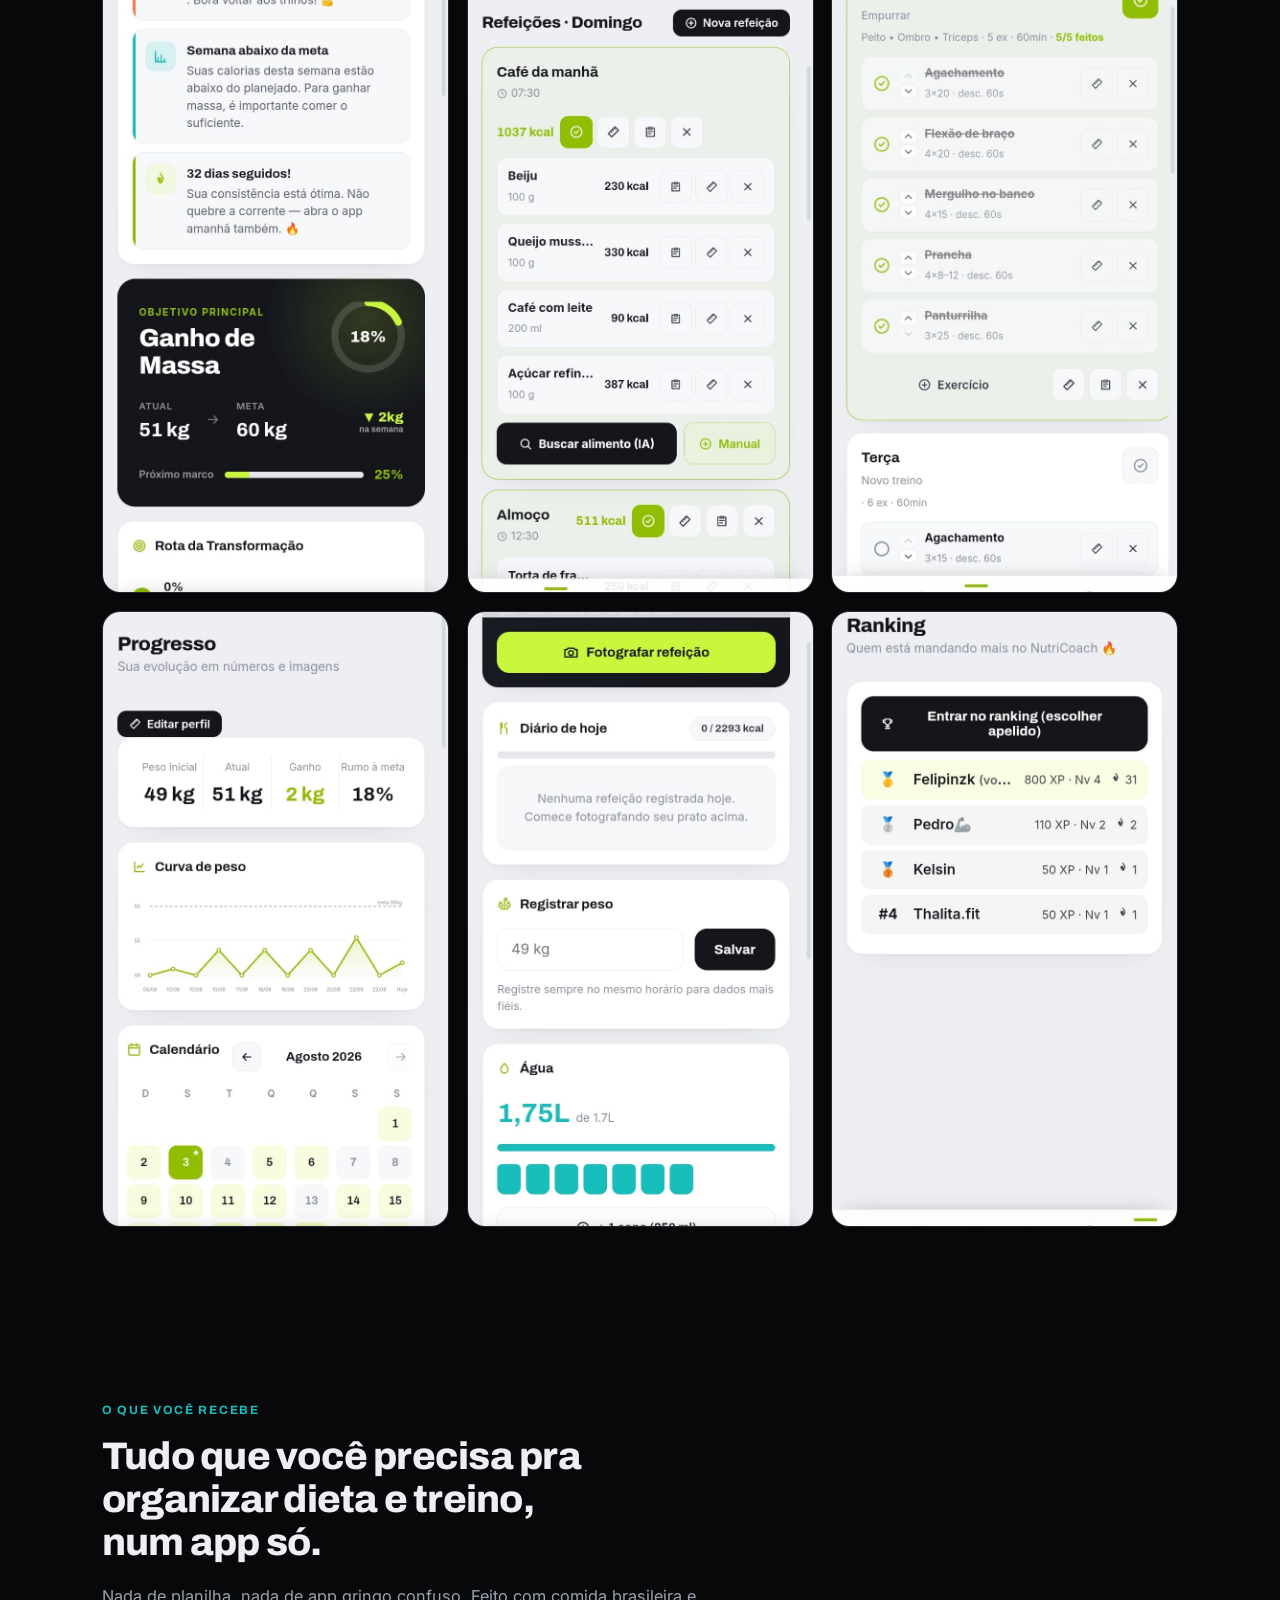
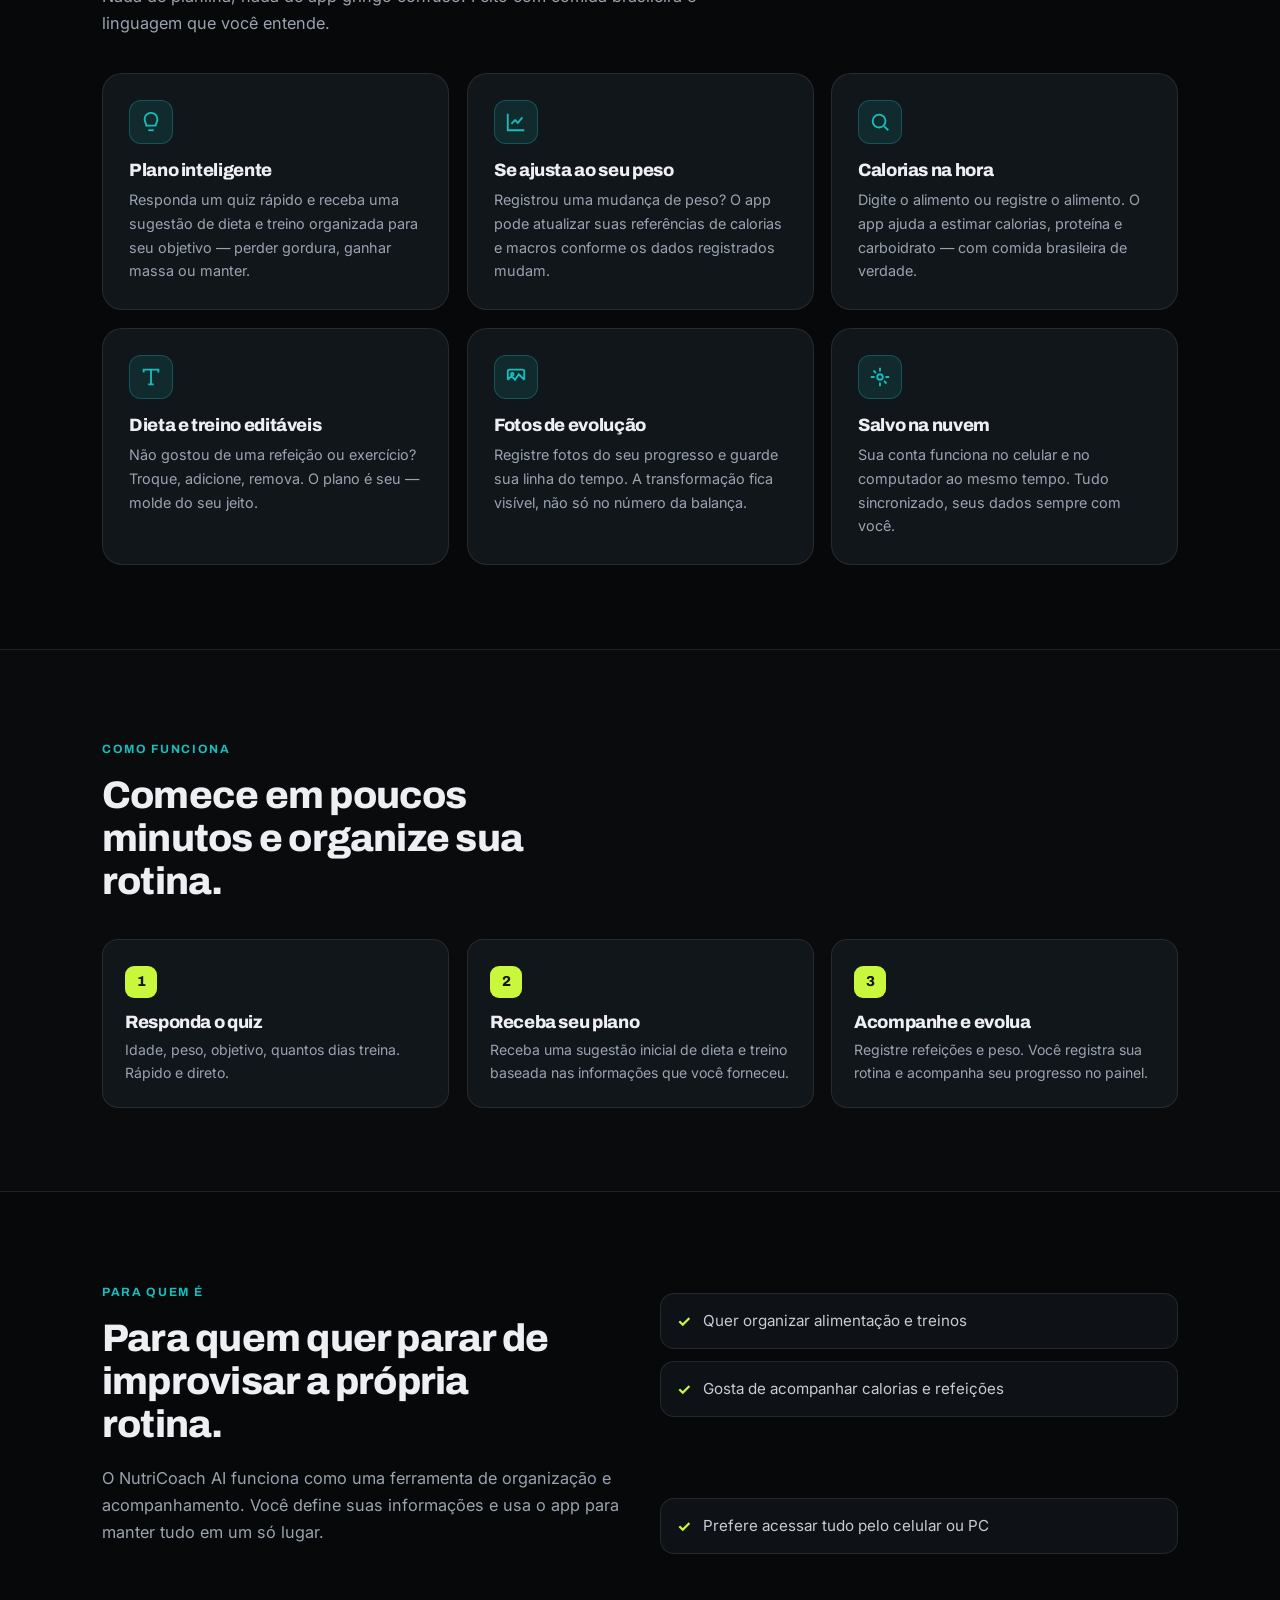
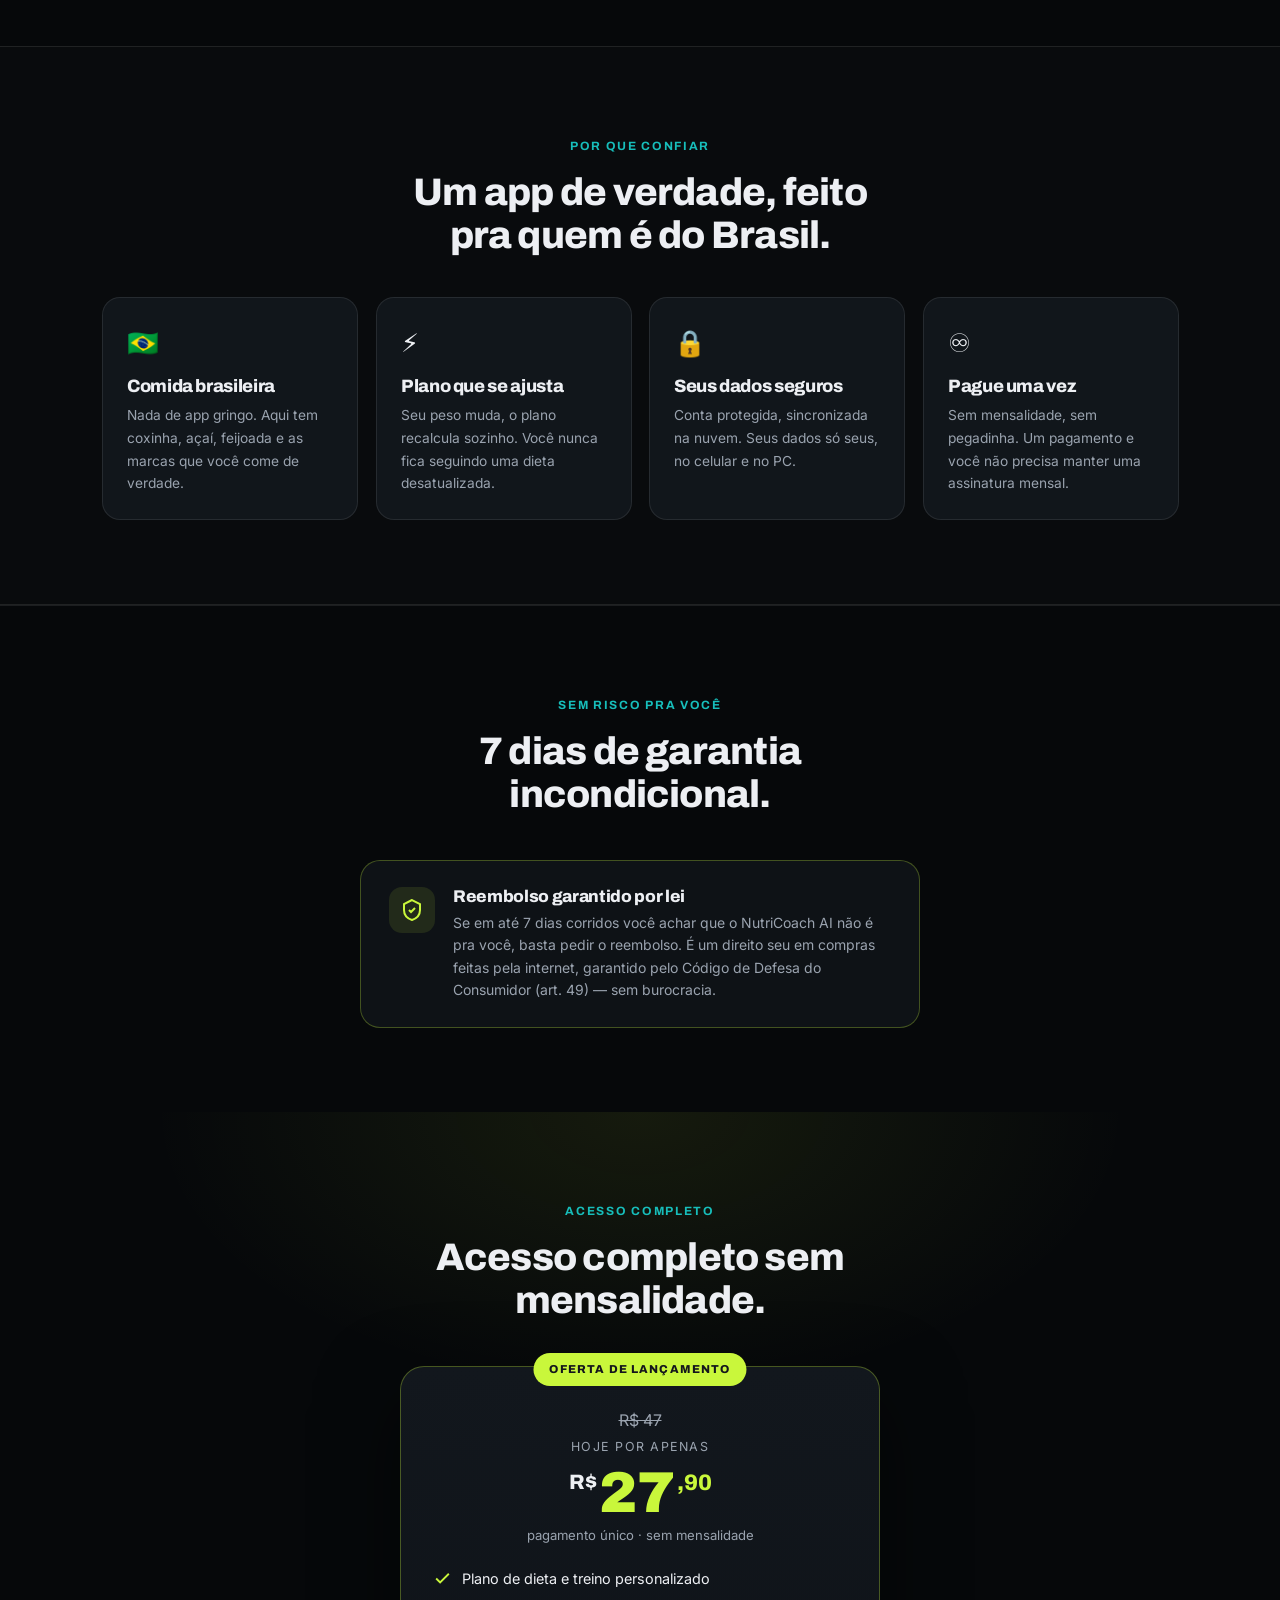
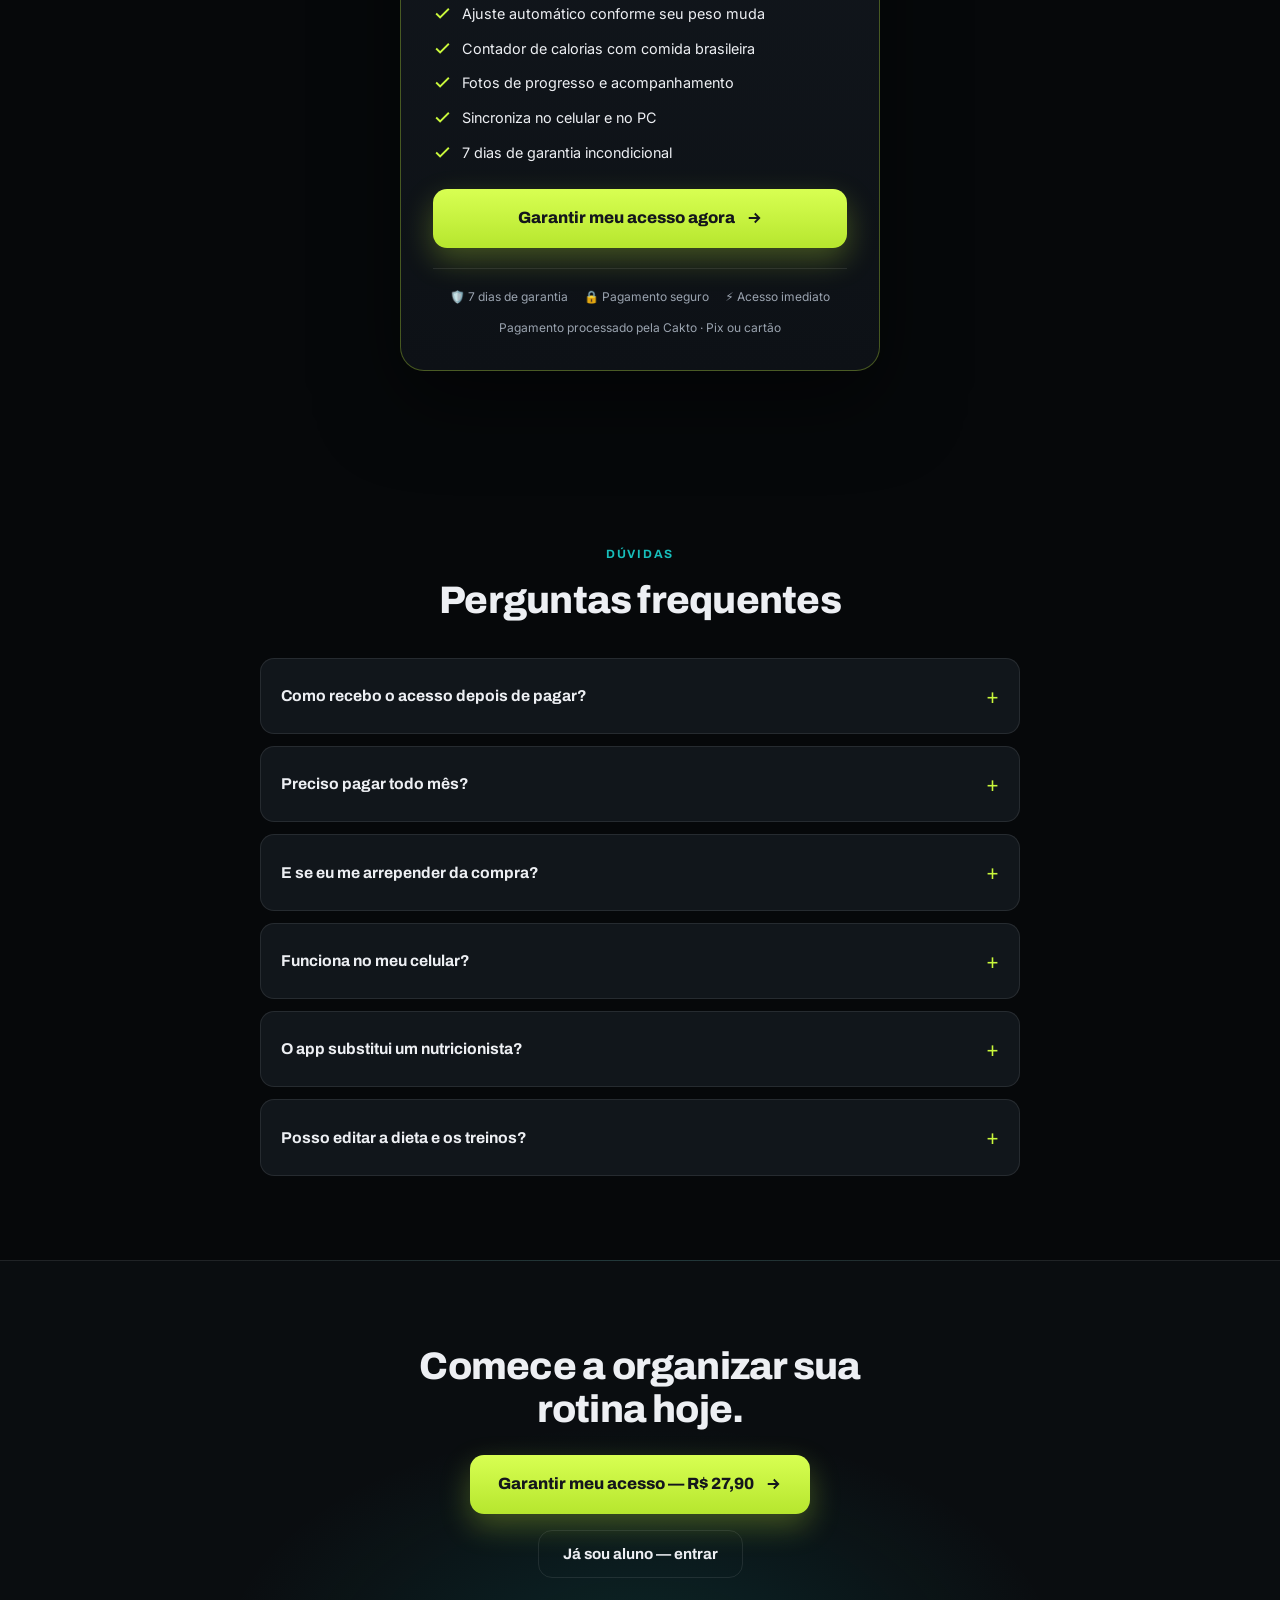
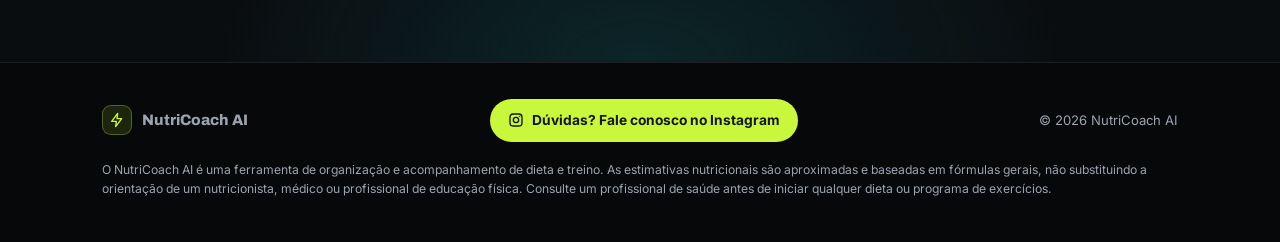
==== commit 0e91f0d7: "Merge branch 'main' of https://github.com/felipebona2025-beep/landingpage2pro" ====
--- a/index.html
+++ b/index.html
@@ -45,7 +45,7 @@
   <div class="wrap hero-grid">
     <div>
       <span class="eyebrow"><span class="dot"></span>Nutrição + Treino em um só app</span>
-      <h1>Pare de tentar organizar tudo na cabeça — <span class="hl">deixe o app fazer isso.</span></h1>
+      <h1>Pare de tentar organizar tudo na cabeça  <span class="hl">deixe o app fazer isso.</span></h1>
       <p class="sub">Monte seu ponto de partida, registre refeições e treinos, acompanhe calorias e veja seu progresso em um painel simples. Você pode ajustar o plano conforme sua rotina muda.</p>
       <div class="hero-cta">
         <a class="btn-buy" href="#comprar">Garantir meu acesso — R$ 27,90
@@ -442,4 +442,4 @@
 </div>
 <script src="java.js"></script>
 </body>
-</html>+</html>
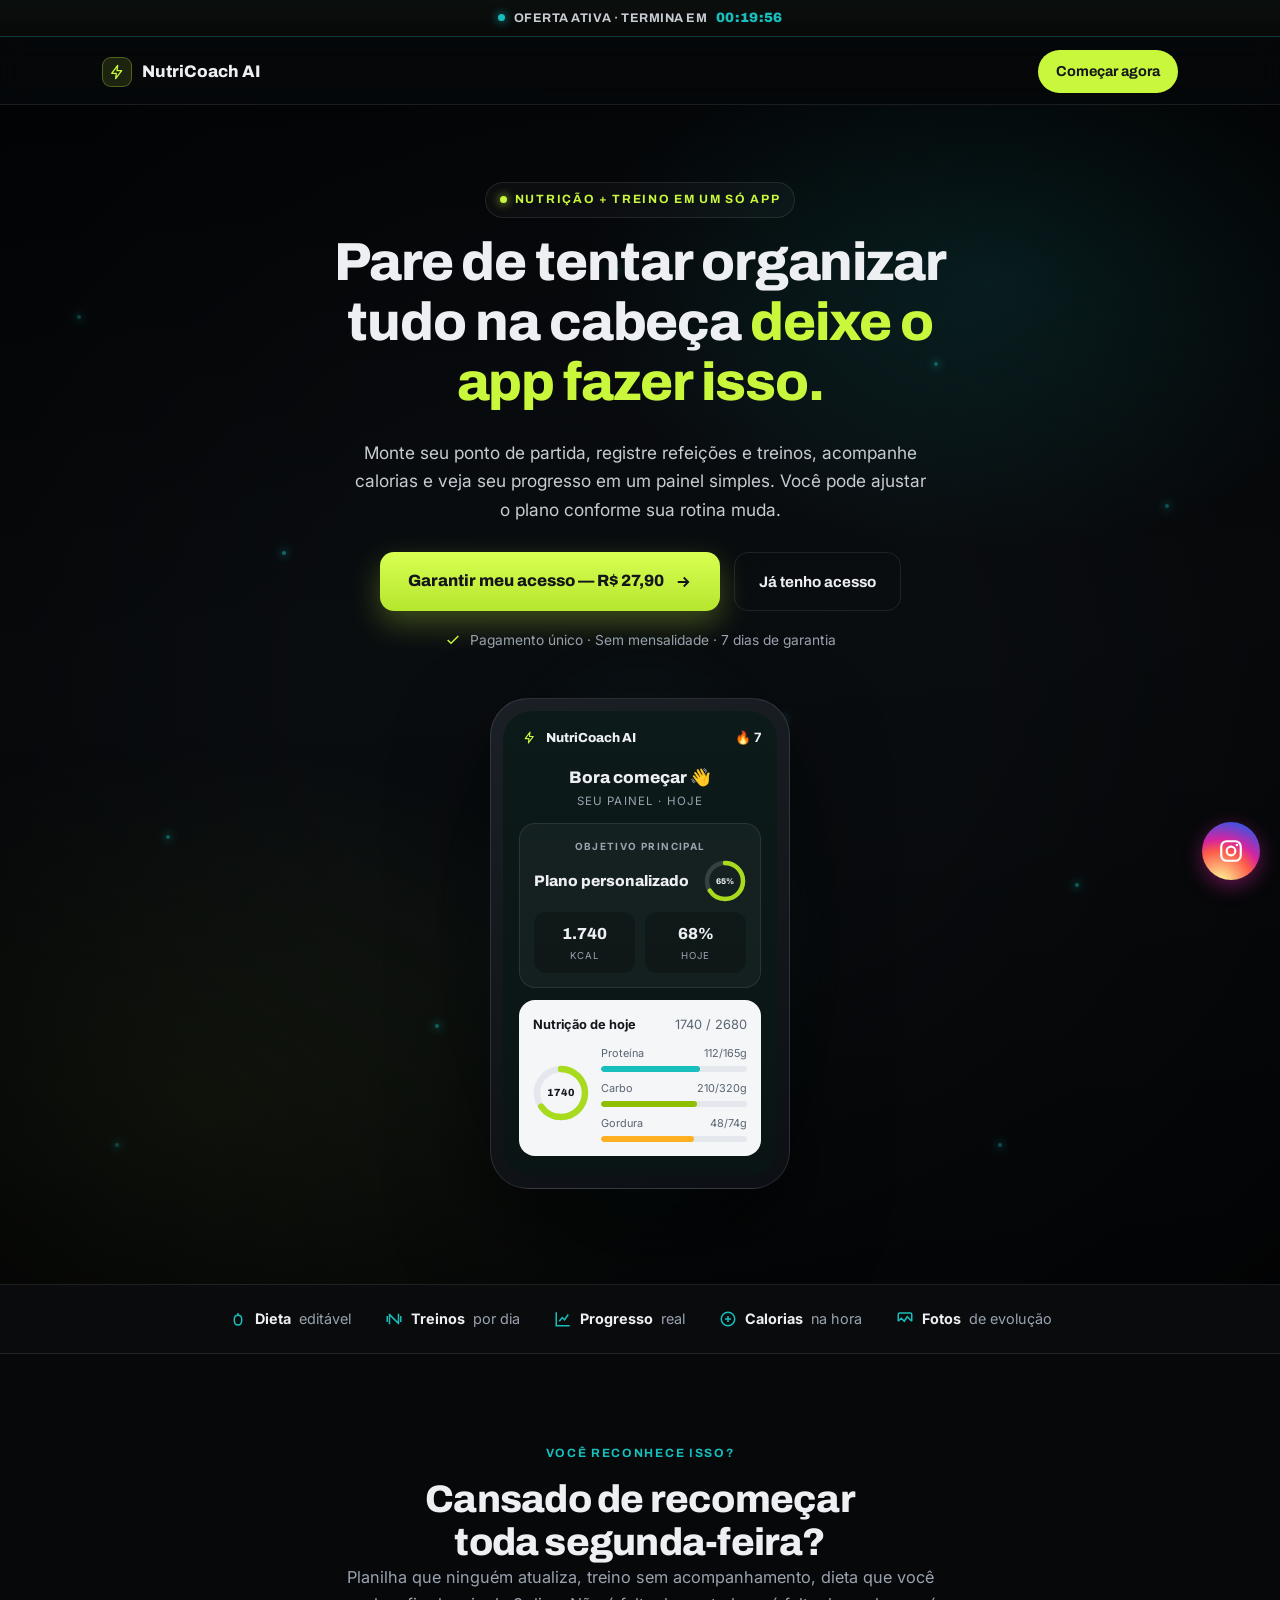
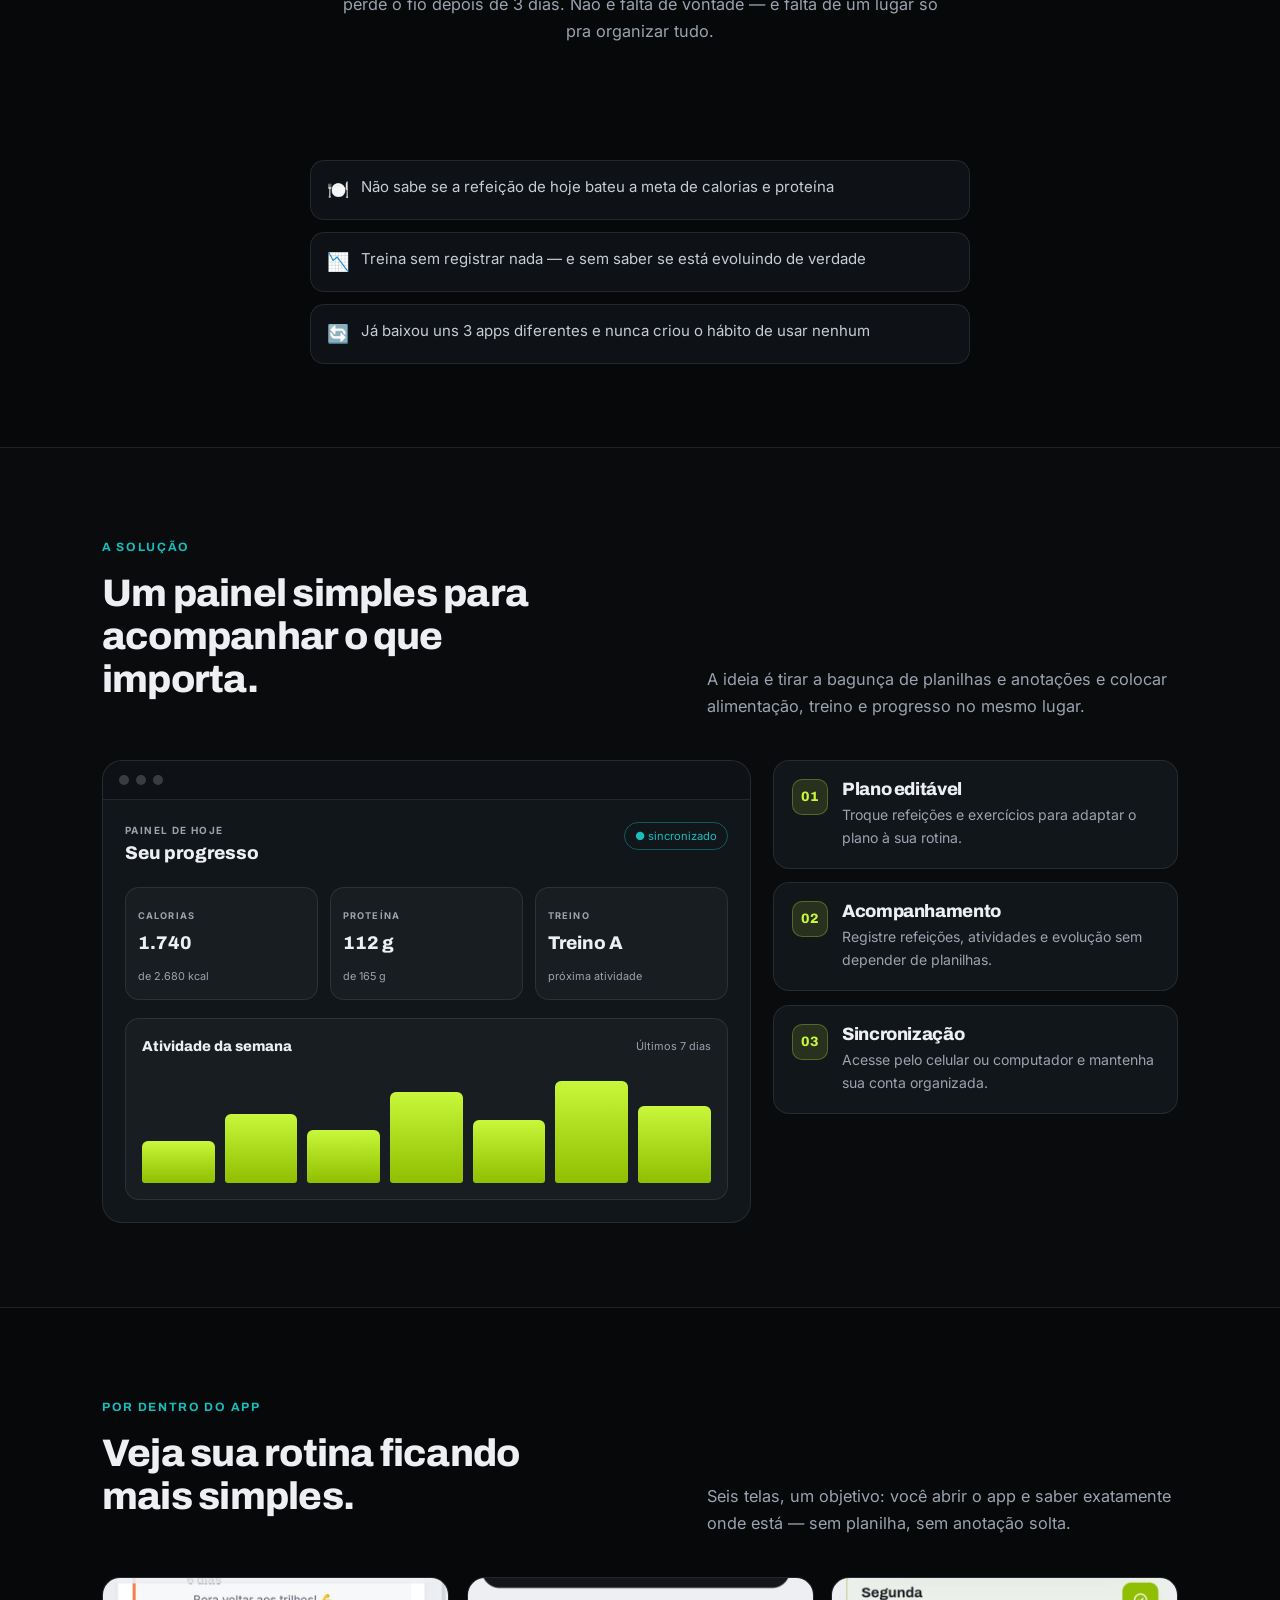
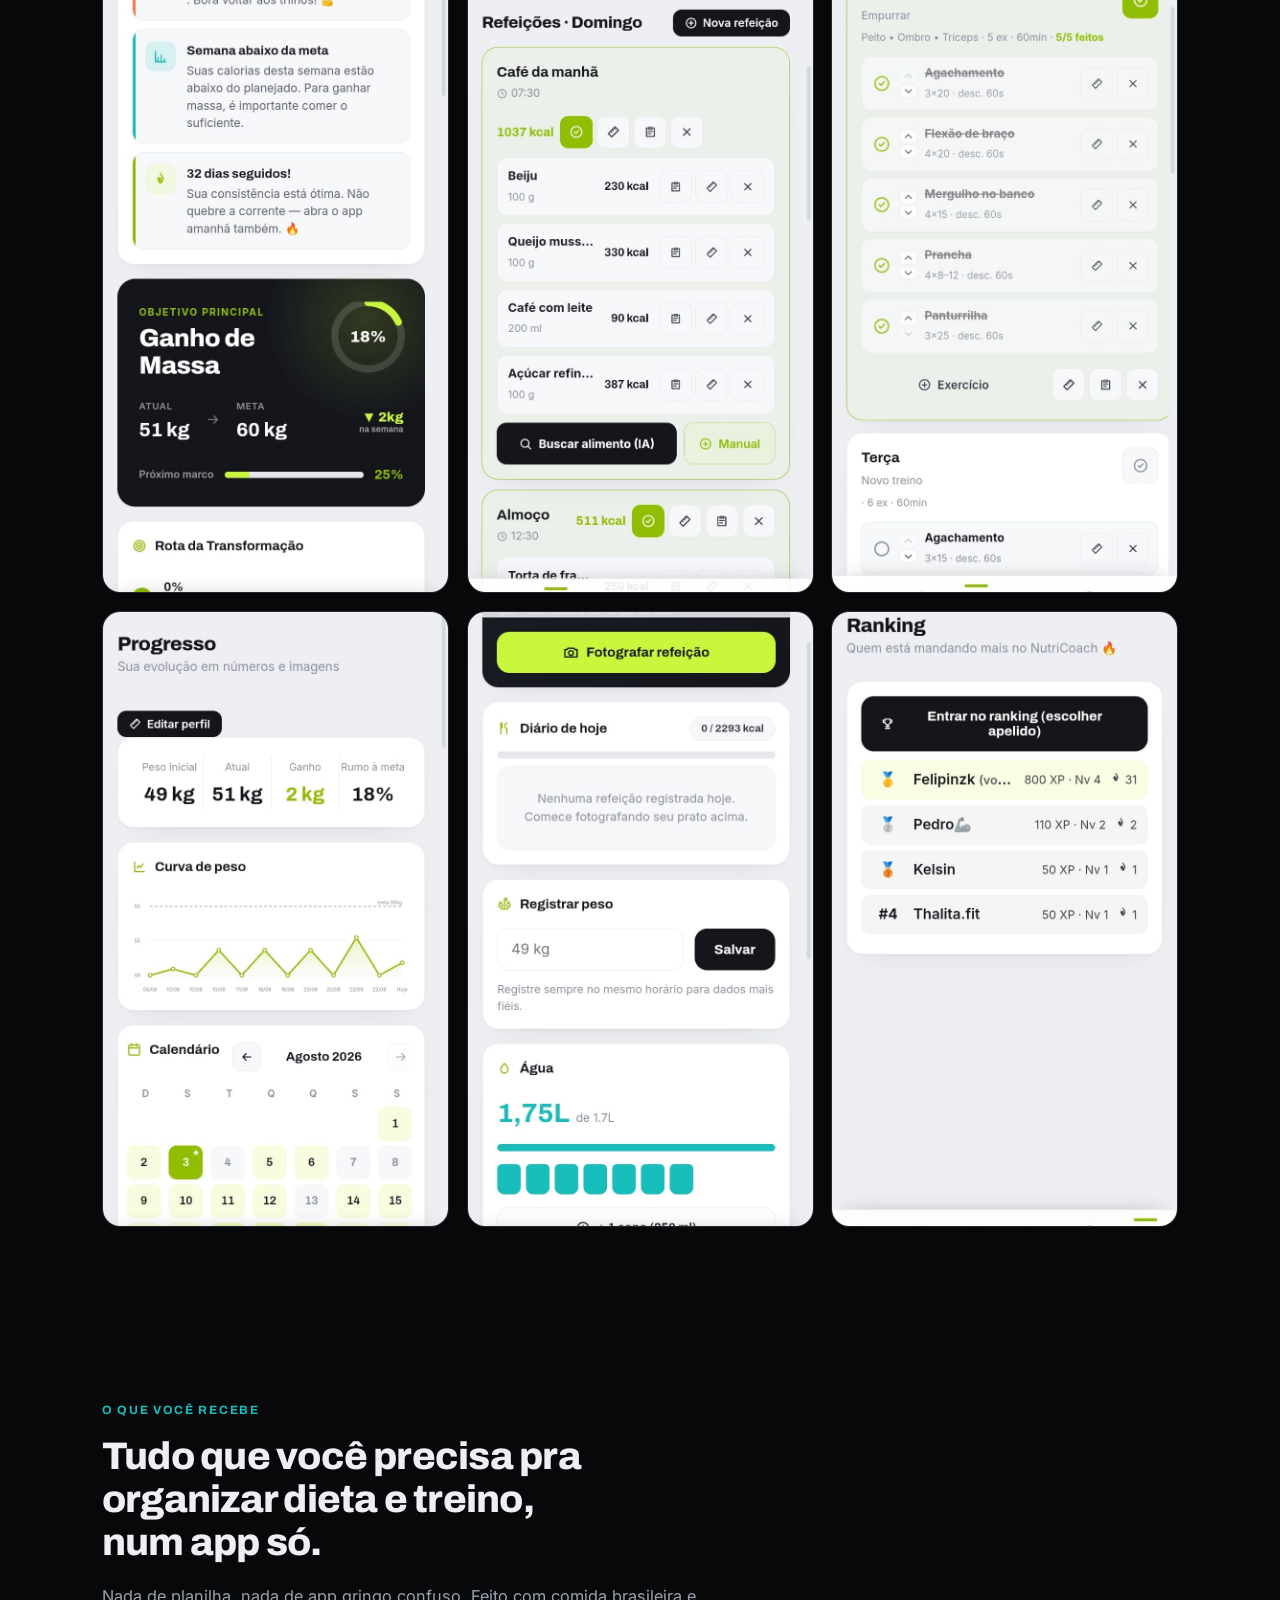
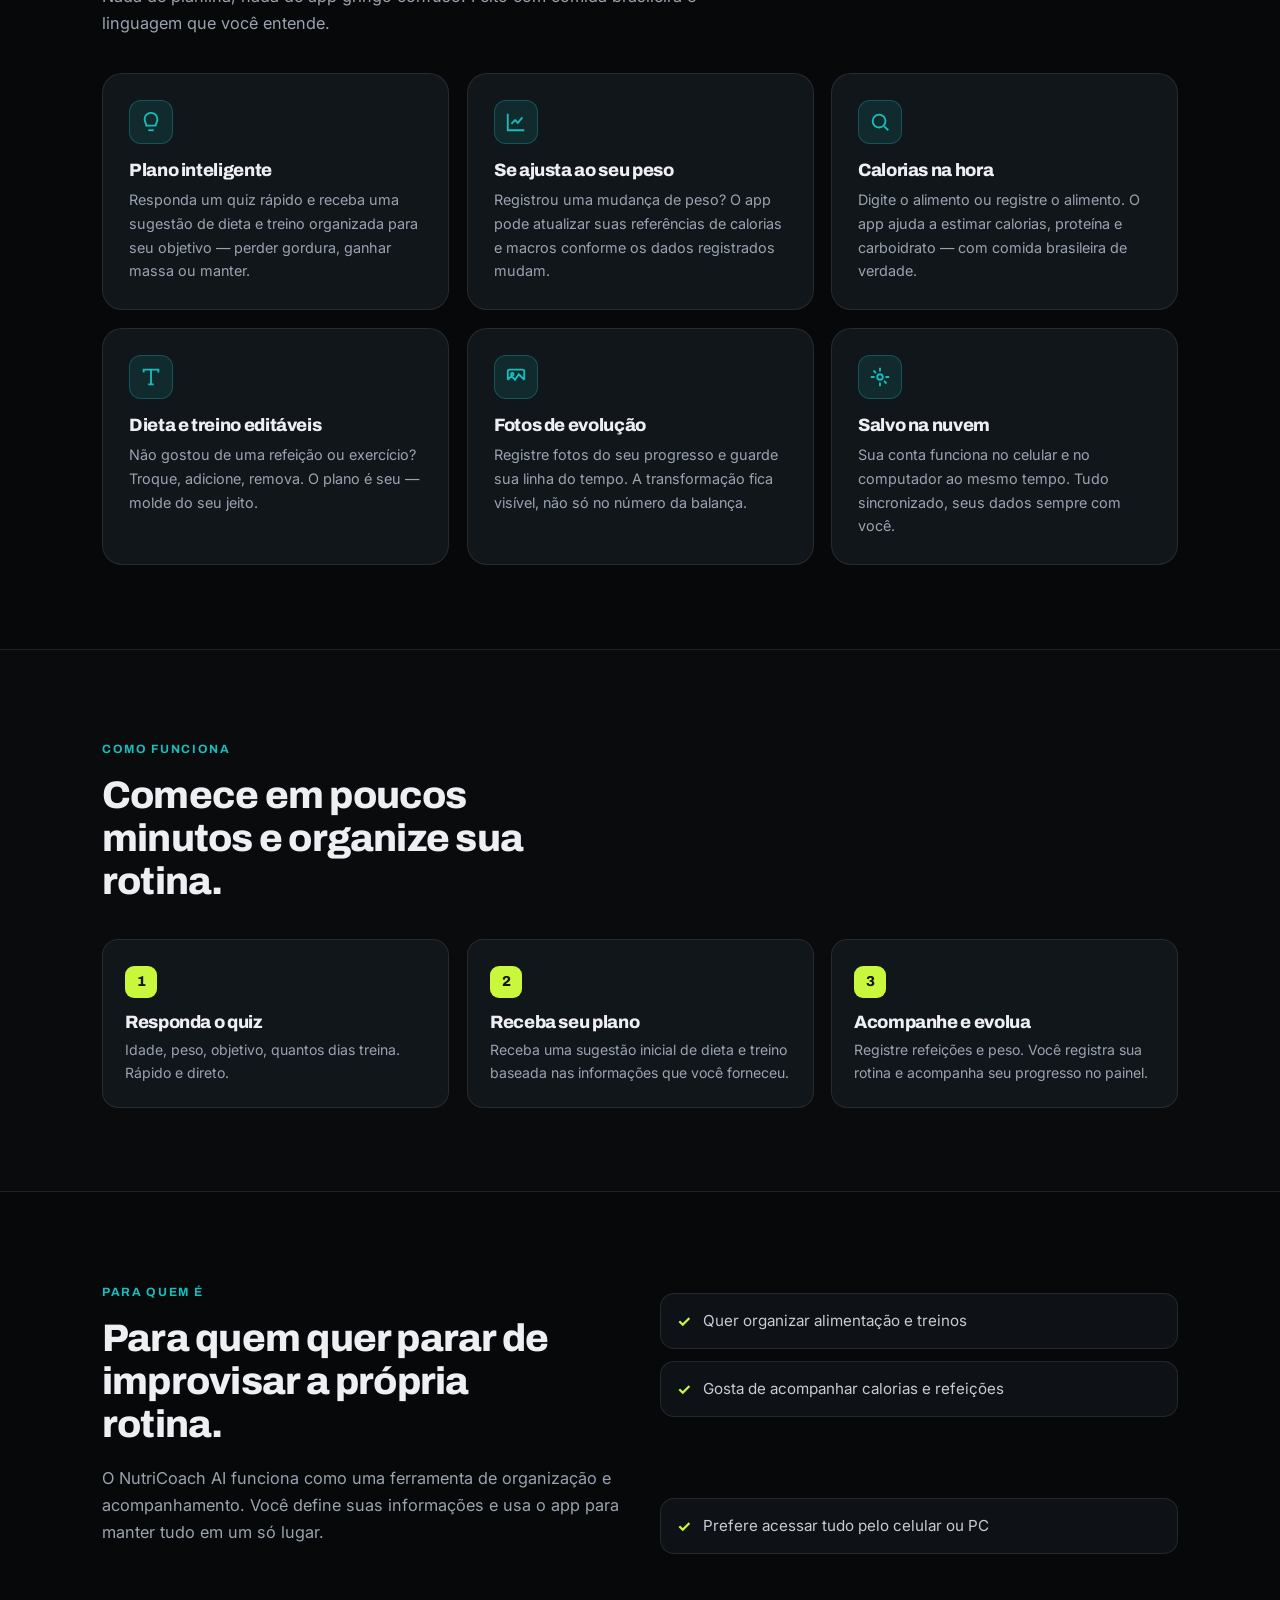
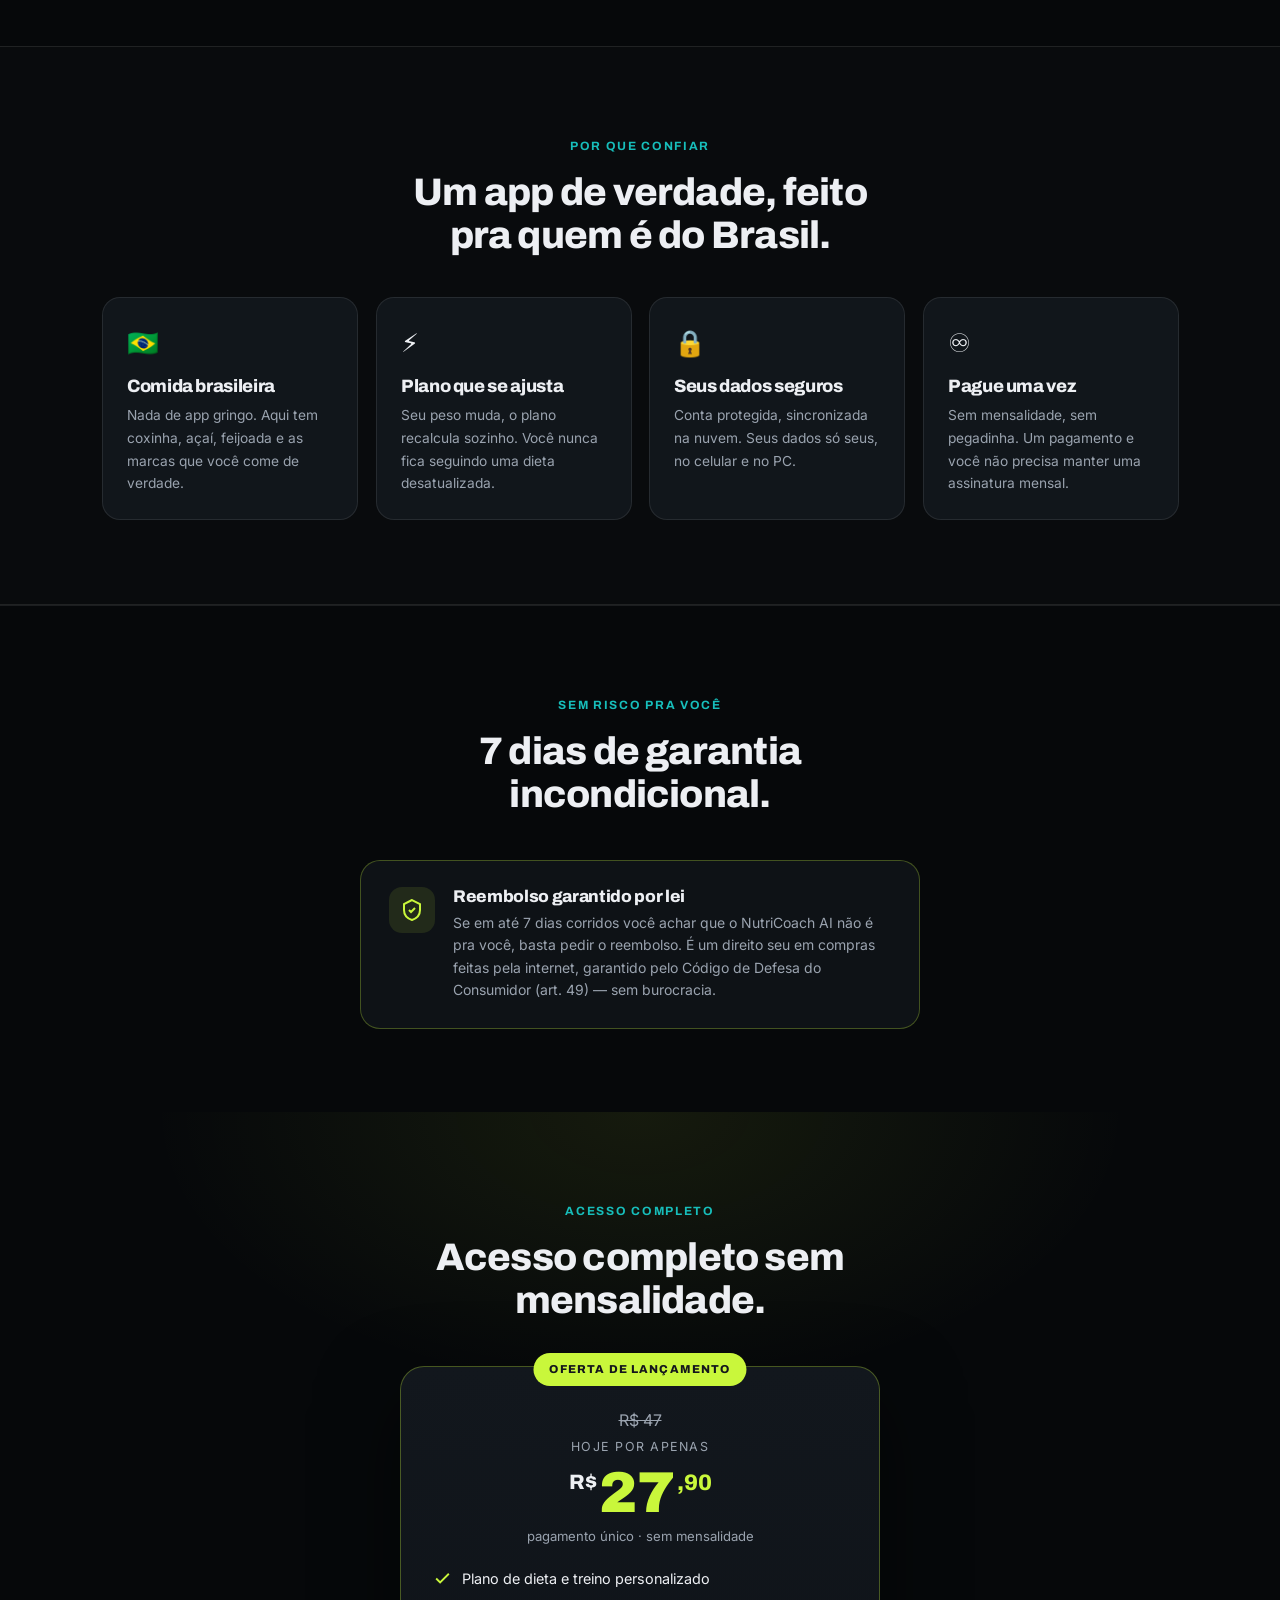
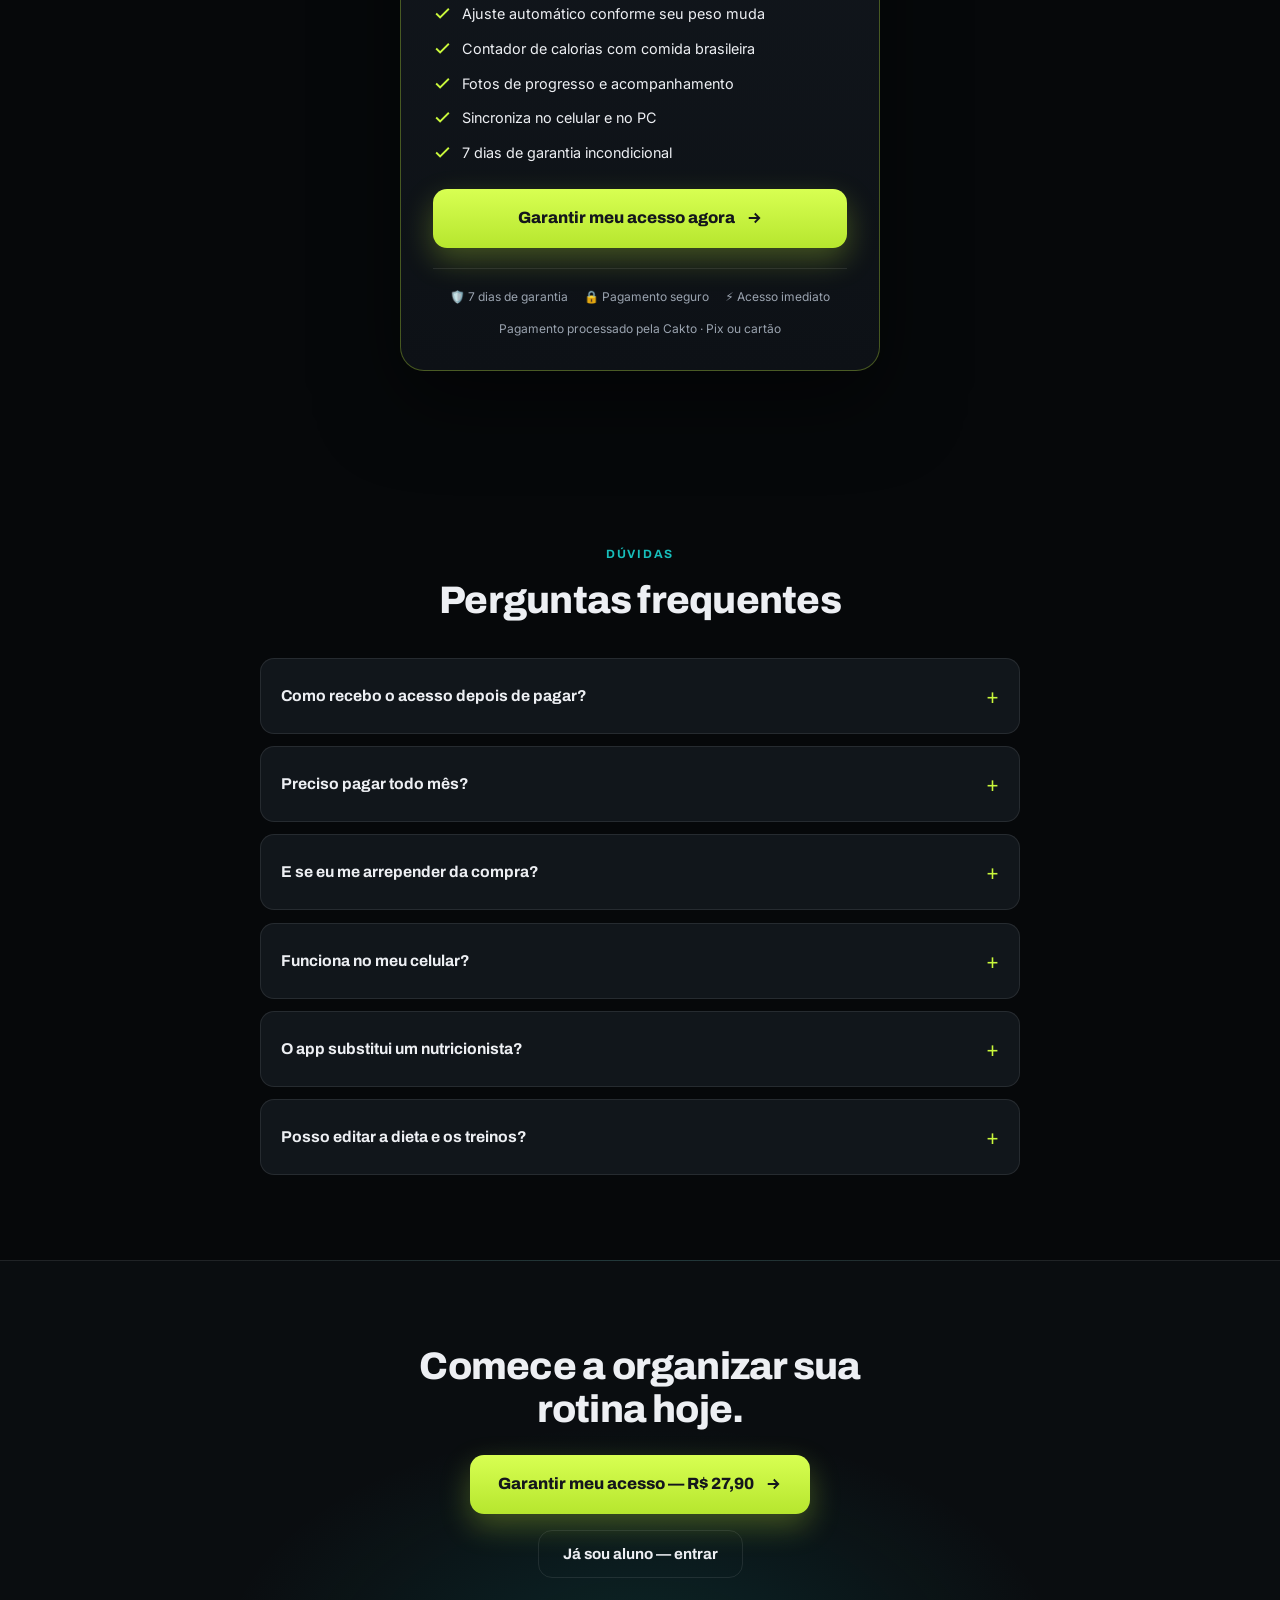
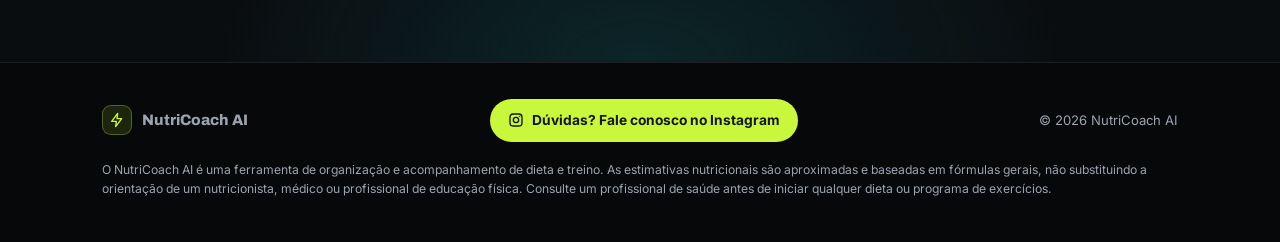
==== commit f48bdc2e: "Adiciona botao flutuante do Instagram (estilo bolha do WhatsApp) Co-Authored-By: Claude Sonnet 5 <no" ====
--- a/index.html
+++ b/index.html
@@ -440,6 +440,13 @@
   <button class="photo-lightbox-close" type="button" aria-label="Fechar foto">✕</button>
   <img id="lightboxImage" src="" alt="">
 </div>
+
+<!-- botão flutuante do instagram -->
+<a class="insta-float" href="https://www.instagram.com/nutr.icoachai?stkn=amloODZ5NDd5bWt5" target="_blank" rel="noopener" aria-label="Fale conosco no Instagram">
+  <svg width="26" height="26" viewBox="0 0 24 24" fill="none" stroke="#fff" stroke-width="2" stroke-linejoin="round"><rect x="3" y="3" width="18" height="18" rx="5"/><circle cx="12" cy="12" r="4"/><circle cx="17.5" cy="6.5" r="1.2" fill="#fff" stroke="none"/></svg>
+  <span class="insta-float-tip">Dúvidas? Fale no Instagram</span>
+</a>
+
 <script src="java.js"></script>
 </body>
 </html>
--- a/style.css
+++ b/style.css
@@ -203,7 +203,9 @@
   background:linear-gradient(160deg,#1b2026,#0c0f13);
   border:1px solid rgba(255,255,255,.12);
   box-shadow:0 40px 90px rgba(0,0,0,.6);
-}
+  animation:phone-float 6s ease-in-out infinite;
+}
+@keyframes phone-float{0%,100%{transform:translateY(0) rotate(0deg);}50%{transform:translateY(-14px) rotate(.6deg);}}
 .phone-screen{
   border-radius:28px;overflow:hidden;
   background:linear-gradient(180deg,#0d1a1a,#0a1414);
@@ -245,9 +247,11 @@
   display:flex;flex-wrap:wrap;justify-content:center;gap:14px 34px;
   padding-top:22px;padding-bottom:22px;
 }
-.strip .item{display:flex;align-items:center;gap:8px;font-size:.9rem;color:var(--muted);}
+.strip .item{display:flex;align-items:center;gap:8px;font-size:.9rem;color:var(--muted);transition:transform .2s ease,color .2s ease;}
+.strip .item:hover{transform:translateY(-2px);color:var(--paper);}
 .strip .item b{color:var(--paper);font-weight:700;}
-.strip .item svg{color:var(--teal);flex-shrink:0;}
+.strip .item svg{color:var(--teal);flex-shrink:0;transition:transform .2s ease;}
+.strip .item:hover svg{transform:scale(1.15);}
 
 /* ============================================================
    Listas de dor / público
@@ -257,7 +261,9 @@
   display:flex;align-items:flex-start;gap:12px;
   background:var(--graphite);border:1px solid var(--line);border-radius:14px;
   padding:14px 16px;font-size:.95rem;color:var(--paper-dim);
-}
+  transition:transform .25s ease,border-color .25s ease;
+}
+.audience-list div:hover{transform:translateX(4px);border-color:rgba(201,247,59,.3);}
 .audience-list span{flex-shrink:0;font-size:1rem;color:var(--volt);font-weight:700;}
 
 .pain-list{margin-top:44px;max-width:660px;margin-left:auto;margin-right:auto;}
@@ -271,7 +277,8 @@
 .showcase-head{display:grid;grid-template-columns:1.2fr 1fr;gap:24px 40px;align-items:end;margin-bottom:40px;}
 .showcase-head p{margin:0;}
 .showcase-grid{display:grid;grid-template-columns:1.6fr 1fr;gap:22px;}
-.showcase-card{background:var(--card);border:1px solid var(--line);border-radius:var(--radius);overflow:hidden;}
+.showcase-card{background:var(--card);border:1px solid var(--line);border-radius:var(--radius);overflow:hidden;transition:transform .3s ease,box-shadow .3s ease,border-color .3s ease;}
+.showcase-card:hover{transform:translateY(-6px);box-shadow:0 20px 44px rgba(0,0,0,.32);border-color:rgba(201,247,59,.25);}
 .showcase-browser{display:flex;gap:7px;padding:14px 16px;border-bottom:1px solid var(--line);background:rgba(0,0,0,.2);}
 .showcase-browser span{width:10px;height:10px;border-radius:50%;background:rgba(255,255,255,.18);}
 .demo-dashboard{padding:22px;}
@@ -280,7 +287,8 @@
 .demo-top strong{font-family:var(--arch);font-weight:800;font-size:1.15rem;}
 .demo-pill{font-size:.7rem;color:var(--teal);border:1px solid rgba(23,190,187,.4);border-radius:999px;padding:4px 10px;white-space:nowrap;}
 .demo-metrics{display:grid;grid-template-columns:repeat(3,1fr);gap:12px;margin-bottom:18px;}
-.demo-metrics div{background:rgba(255,255,255,.03);border:1px solid var(--line);border-radius:14px;padding:12px;}
+.demo-metrics div{background:rgba(255,255,255,.03);border:1px solid var(--line);border-radius:14px;padding:12px;transition:transform .2s ease,background .2s ease;}
+.demo-metrics div:hover{transform:translateY(-4px);background:rgba(255,255,255,.06);}
 .demo-metrics small{font-size:.58rem;letter-spacing:.12em;color:var(--muted);font-weight:700;}
 .demo-metrics b{display:block;font-family:var(--arch);font-weight:800;font-size:1.15rem;margin:2px 0;}
 .demo-metrics span{font-size:.68rem;color:var(--muted);}
@@ -294,13 +302,17 @@
 .mini-feature{
   display:flex;gap:14px;
   background:var(--card);border:1px solid var(--line);border-radius:16px;padding:18px;
-}
+  transition:transform .25s ease,box-shadow .25s ease,border-color .25s ease;
+}
+.mini-feature:hover{transform:translateY(-5px) translateX(2px);box-shadow:0 14px 30px rgba(0,0,0,.28);border-color:rgba(201,247,59,.25);}
 .mini-icon{
   flex-shrink:0;width:36px;height:36px;border-radius:10px;
   display:grid;place-items:center;
   font-family:var(--arch);font-weight:800;font-size:.85rem;
   background:rgba(201,247,59,.12);color:var(--volt);border:1px solid rgba(201,247,59,.28);
-}
+  transition:transform .25s ease;
+}
+.mini-feature:hover .mini-icon{transform:scale(1.1) rotate(-6deg);}
 .mini-feature h3{margin:0 0 4px;}
 .mini-feature p{margin:0;font-size:.88rem;color:var(--muted);}
 
@@ -343,12 +355,15 @@
    Features
    ============================================================ */
 .feat-grid{display:grid;grid-template-columns:repeat(3,1fr);gap:18px;margin-top:36px;}
-.feat{background:var(--card);border:1px solid var(--line);border-radius:var(--radius);padding:26px;}
+.feat{background:var(--card);border:1px solid var(--line);border-radius:var(--radius);padding:26px;transition:transform .3s ease,box-shadow .3s ease,border-color .3s ease;}
+.feat:hover{transform:translateY(-6px);box-shadow:0 18px 38px rgba(0,0,0,.3);border-color:rgba(23,190,187,.3);}
 .feat-ic{
   width:44px;height:44px;border-radius:12px;display:grid;place-items:center;
   background:rgba(23,190,187,.12);border:1px solid rgba(23,190,187,.3);
   color:var(--teal);margin-bottom:16px;
-}
+  transition:transform .3s ease;
+}
+.feat:hover .feat-ic{transform:scale(1.12) rotate(-6deg);}
 .feat-ic svg{width:22px;height:22px;}
 .feat h3{margin-bottom:8px;}
 .feat p{margin:0;font-size:.9rem;color:var(--muted);}
@@ -360,13 +375,17 @@
 .step{
   position:relative;background:var(--card);border:1px solid var(--line);
   border-radius:16px;padding:26px 22px 22px;
-}
+  transition:transform .3s ease,box-shadow .3s ease,border-color .3s ease;
+}
+.step:hover{transform:translateY(-6px);box-shadow:0 18px 38px rgba(0,0,0,.3);border-color:rgba(201,247,59,.25);}
 .step::before{
   counter-increment:step;content:counter(step);
   display:grid;place-items:center;width:32px;height:32px;border-radius:9px;
   font-family:var(--arch);font-weight:800;font-size:.9rem;
   background:var(--volt);color:var(--ink);margin-bottom:14px;
-}
+  transition:transform .3s ease;
+}
+.step:hover::before{transform:scale(1.12) rotate(-8deg);}
 .step h3{margin-bottom:6px;}
 .step p{margin:0;font-size:.88rem;color:var(--muted);}
 
@@ -380,8 +399,10 @@
    ============================================================ */
 .proof-sec{background:rgba(255,255,255,.015);border-top:1px solid var(--line);border-bottom:1px solid var(--line);}
 .proof-grid{display:grid;grid-template-columns:repeat(4,1fr);gap:18px;margin-top:40px;}
-.proof{background:var(--card);border:1px solid var(--line);border-radius:18px;padding:24px;}
-.proof-ic{font-size:1.6rem;margin-bottom:12px;}
+.proof{background:var(--card);border:1px solid var(--line);border-radius:18px;padding:24px;transition:transform .3s ease,box-shadow .3s ease,border-color .3s ease;}
+.proof:hover{transform:translateY(-6px);box-shadow:0 18px 38px rgba(0,0,0,.3);border-color:rgba(201,247,59,.25);}
+.proof-ic{font-size:1.6rem;margin-bottom:12px;transition:transform .3s ease;}
+.proof:hover .proof-ic{transform:scale(1.18) rotate(-6deg);}
 .proof h3{margin-bottom:8px;}
 .proof p{margin:0;font-size:.86rem;color:var(--muted);}
 .testimonials{margin-top:48px;}
@@ -395,11 +416,15 @@
   max-width:560px;margin:44px auto 0;display:flex;gap:18px;align-items:flex-start;
   background:var(--graphite);border:1px solid rgba(201,247,59,.28);
   border-radius:20px;padding:26px 28px;
-}
+  transition:transform .3s ease,box-shadow .3s ease;
+}
+.guarantee-card:hover{transform:translateY(-5px);box-shadow:0 18px 40px rgba(0,0,0,.3);}
 .guarantee-ic{
   flex:0 0 46px;width:46px;height:46px;border-radius:13px;
   background:rgba(201,247,59,.1);display:grid;place-items:center;color:var(--volt);
-}
+  transition:transform .3s ease;
+}
+.guarantee-card:hover .guarantee-ic{transform:scale(1.12) rotate(-6deg);}
 .guarantee-card h3{font-family:var(--arch);font-weight:800;font-size:17px;margin-bottom:6px;}
 .guarantee-card p{font-size:14px;color:var(--muted);line-height:1.6;margin:0;}
 
@@ -417,13 +442,17 @@
   border:1px solid rgba(201,247,59,.3);border-radius:24px;
   padding:40px 32px 32px;position:relative;
   box-shadow:0 30px 80px rgba(0,0,0,.5);
-}
+  transition:transform .3s ease,box-shadow .3s ease;
+}
+.price-card:hover{transform:translateY(-6px);box-shadow:0 34px 90px rgba(0,0,0,.55);}
 .price-tag{
   position:absolute;top:-14px;left:50%;transform:translateX(-50%);
   font-family:var(--arch);font-weight:800;font-size:.72rem;letter-spacing:.1em;
   text-transform:uppercase;padding:7px 16px;border-radius:999px;
   background:var(--volt);color:var(--ink);white-space:nowrap;
-}
+  animation:tag-pulse 2.4s ease-in-out infinite;
+}
+@keyframes tag-pulse{0%,100%{box-shadow:0 0 0 0 rgba(201,247,59,.45);}50%{box-shadow:0 0 0 8px rgba(201,247,59,0);}}
 .price-was{margin-bottom:4px;}
 .pw-old{color:var(--muted);text-decoration:line-through;font-size:1rem;}
 .cd-label{font-size:.78rem;color:var(--muted);text-transform:uppercase;letter-spacing:.1em;}
@@ -450,7 +479,9 @@
 .qa{
   background:var(--card);border:1px solid var(--line);border-radius:14px;
   padding:4px 20px;
-}
+  transition:border-color .25s ease,transform .25s ease;
+}
+.qa:hover{border-color:rgba(201,247,59,.3);transform:translateX(3px);}
 .qa summary{
   list-style:none;cursor:pointer;
   display:flex;align-items:center;justify-content:space-between;gap:16px;
@@ -529,6 +560,39 @@
 }
 
 /* ============================================================
+   Botão flutuante do Instagram
+   ============================================================ */
+.insta-float{
+  position:fixed;right:20px;bottom:20px;z-index:95;
+  width:58px;height:58px;border-radius:50%;
+  display:flex;align-items:center;justify-content:center;
+  background:radial-gradient(circle at 30% 107%,#fdf497 0%,#fdf497 5%,#fd5949 45%,#d6249f 60%,#285AEB 90%);
+  box-shadow:0 6px 20px rgba(214,36,159,.45);
+  text-decoration:none;
+  animation:insta-pop .5s ease .6s both,insta-pulse 2.6s ease-in-out 1.4s infinite;
+  transition:transform .2s ease,box-shadow .2s ease;
+}
+.insta-float:hover{transform:scale(1.08);box-shadow:0 10px 28px rgba(214,36,159,.55);}
+.insta-float:hover .insta-float-tip{opacity:1;transform:translateX(0);}
+.insta-float-tip{
+  position:absolute;right:70px;top:50%;transform:translate(8px,-50%);
+  background:var(--card);border:1px solid var(--line);color:var(--paper);
+  font-size:.8rem;font-weight:600;white-space:nowrap;
+  padding:9px 14px;border-radius:10px;
+  opacity:0;pointer-events:none;
+  transition:opacity .2s ease,transform .2s ease;
+}
+@keyframes insta-pop{from{transform:scale(0);opacity:0;}to{transform:scale(1);opacity:1;}}
+@keyframes insta-pulse{
+  0%,100%{box-shadow:0 6px 20px rgba(214,36,159,.45),0 0 0 0 rgba(214,36,159,.4);}
+  50%{box-shadow:0 6px 20px rgba(214,36,159,.45),0 0 0 10px rgba(214,36,159,0);}
+}
+@media (max-width:560px){
+  .insta-float{right:14px;bottom:14px;width:52px;height:52px;}
+  .insta-float-tip{display:none;}
+}
+
+/* ============================================================
    Efeitos de scroll
    ============================================================ */
 .scroll-progress{
@@ -549,12 +613,16 @@
 
 /* elementos em grade entram escalonados */
 .feat.reveal,.step.reveal,.proof.reveal,.mini-feature.reveal,
-.app-photo.reveal,.audience-list > div.reveal{transition-delay:.05s;}
-.feat.reveal:nth-child(2),.step.reveal:nth-child(2),.proof.reveal:nth-child(2){transition-delay:.12s;}
-.feat.reveal:nth-child(3),.step.reveal:nth-child(3),.proof.reveal:nth-child(3){transition-delay:.19s;}
-.feat.reveal:nth-child(4),.proof.reveal:nth-child(4){transition-delay:.26s;}
-.feat.reveal:nth-child(5){transition-delay:.33s;}
-.feat.reveal:nth-child(6){transition-delay:.4s;}
+.app-photo.reveal,.audience-list > div.reveal,
+.qa.reveal,.demo-metrics > div.reveal,.item.reveal{transition-delay:.05s;}
+.feat.reveal:nth-child(2),.step.reveal:nth-child(2),.proof.reveal:nth-child(2),
+.qa.reveal:nth-child(2),.demo-metrics > div.reveal:nth-child(2),.item.reveal:nth-child(2){transition-delay:.12s;}
+.feat.reveal:nth-child(3),.step.reveal:nth-child(3),.proof.reveal:nth-child(3),
+.qa.reveal:nth-child(3),.demo-metrics > div.reveal:nth-child(3),.item.reveal:nth-child(3){transition-delay:.19s;}
+.feat.reveal:nth-child(4),.proof.reveal:nth-child(4),
+.qa.reveal:nth-child(4),.item.reveal:nth-child(4){transition-delay:.26s;}
+.feat.reveal:nth-child(5),.qa.reveal:nth-child(5),.item.reveal:nth-child(5){transition-delay:.33s;}
+.feat.reveal:nth-child(6),.qa.reveal:nth-child(6){transition-delay:.4s;}
 
 /* ============================================================
    Responsivo
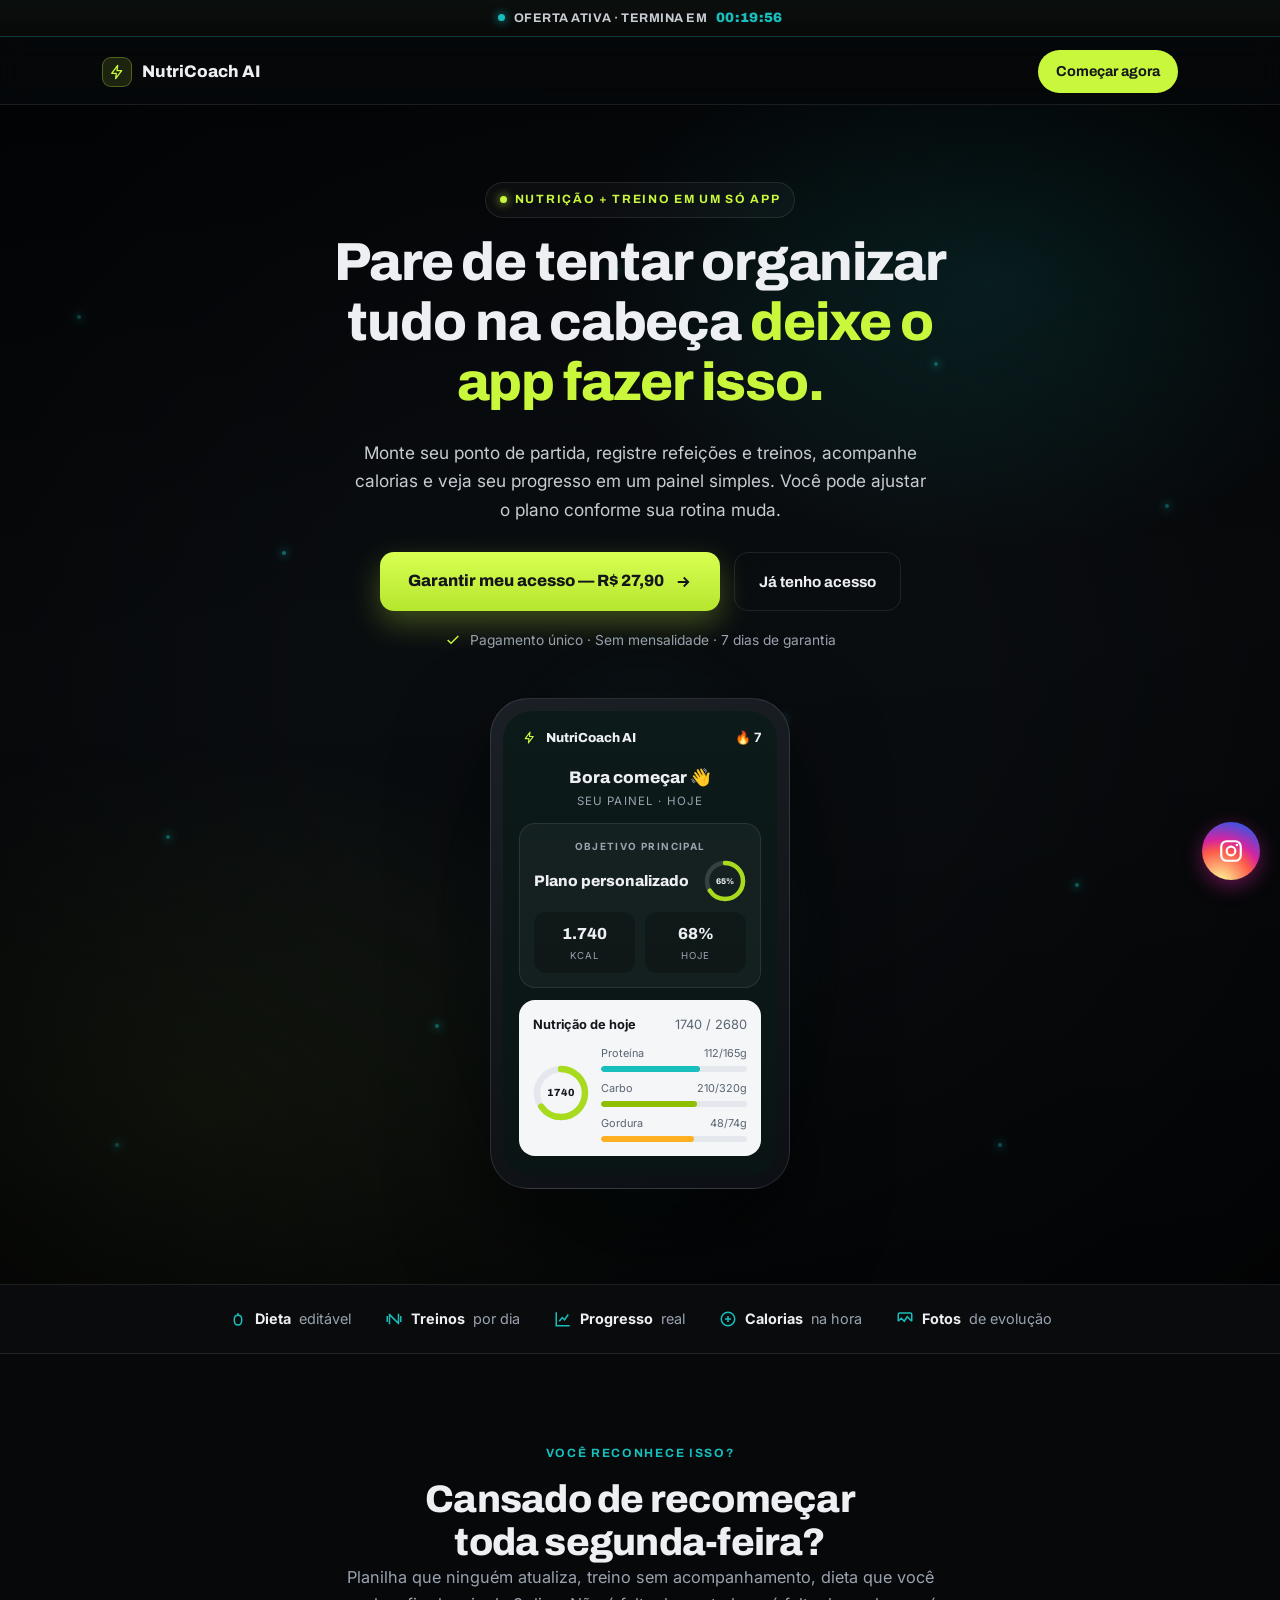
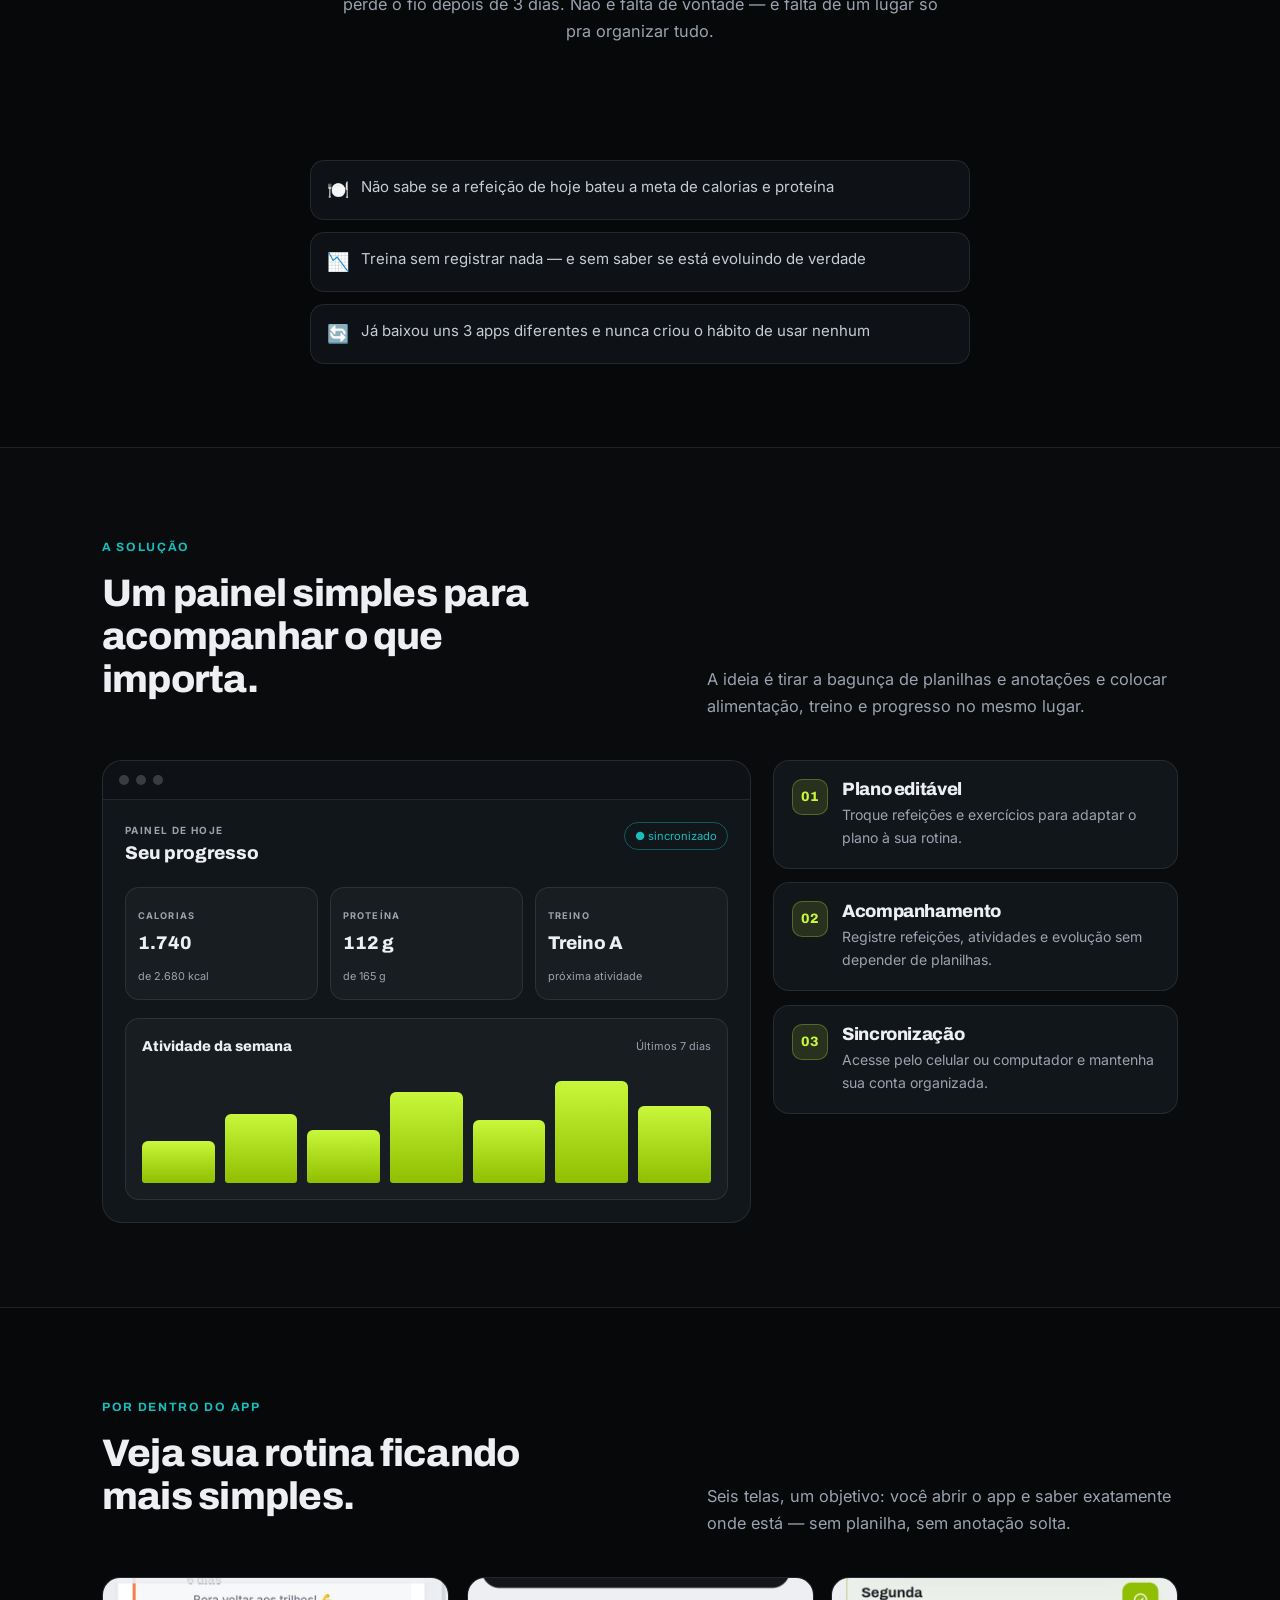
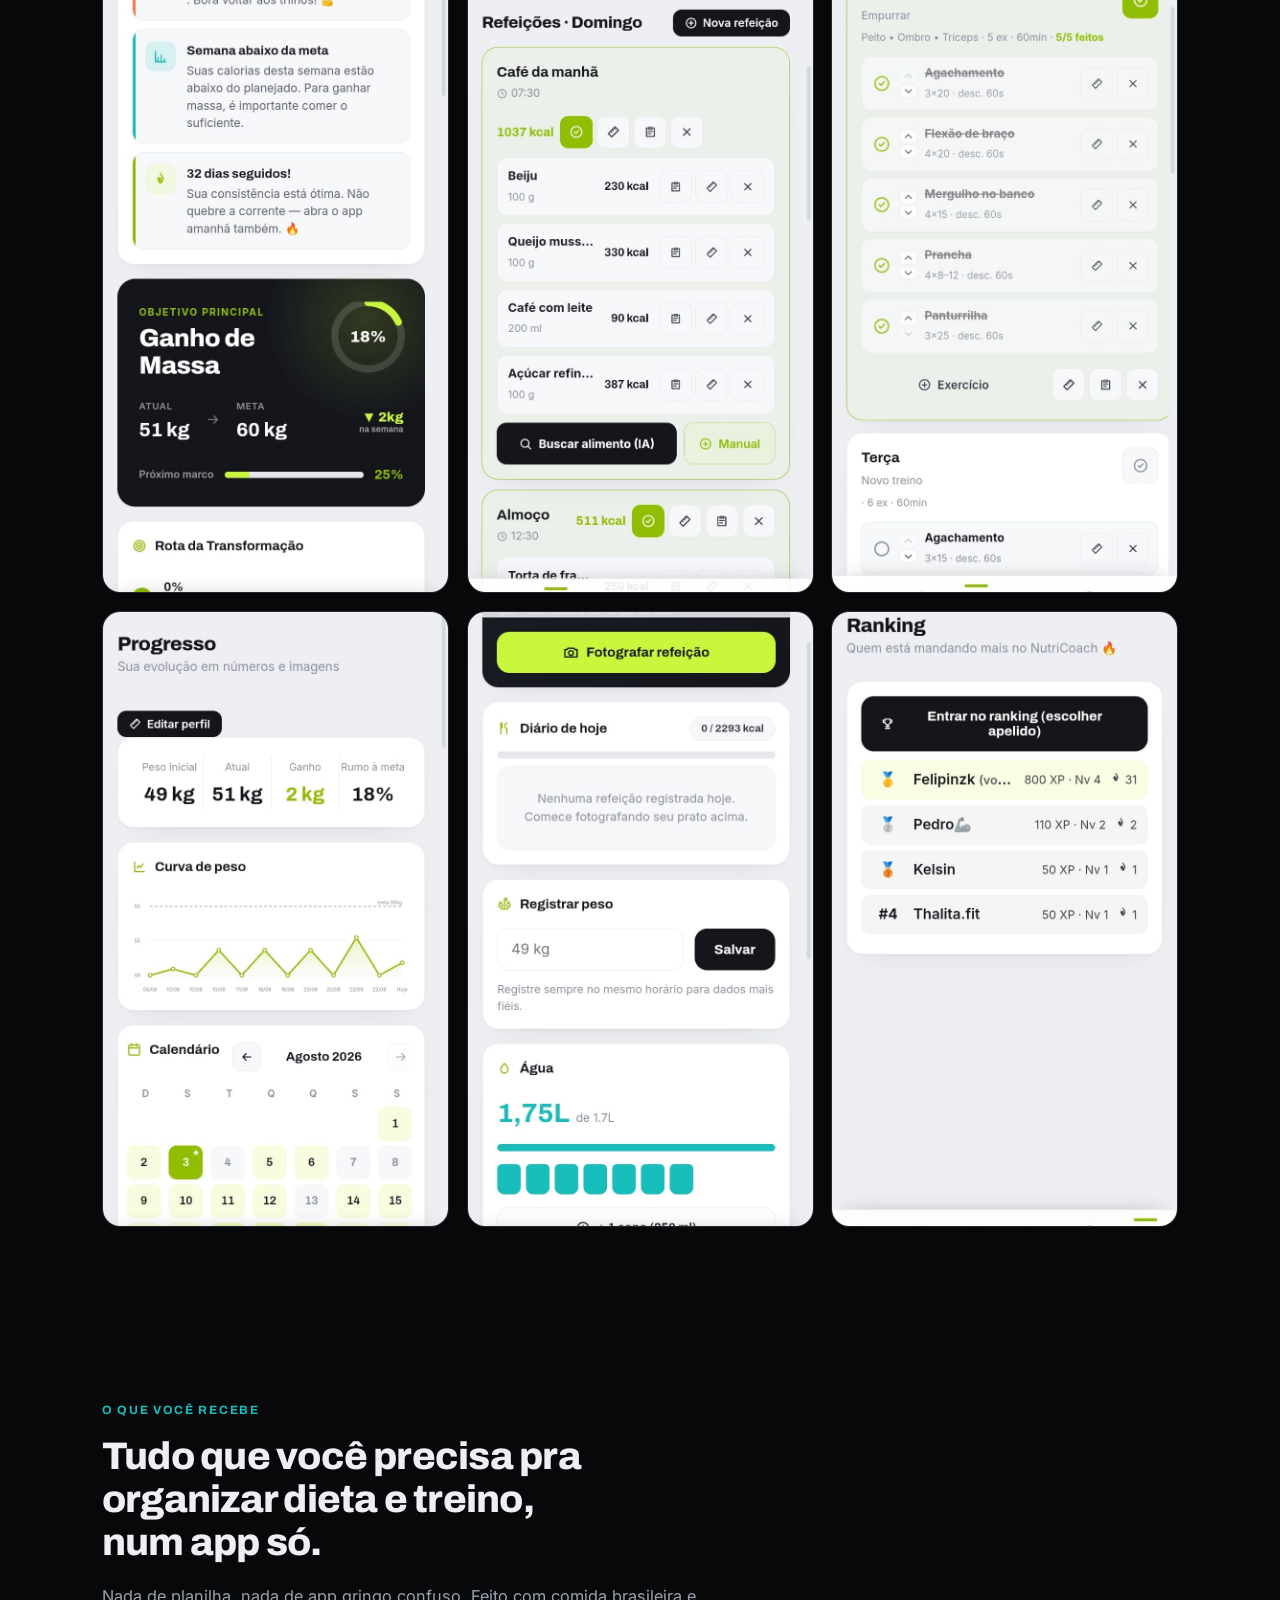
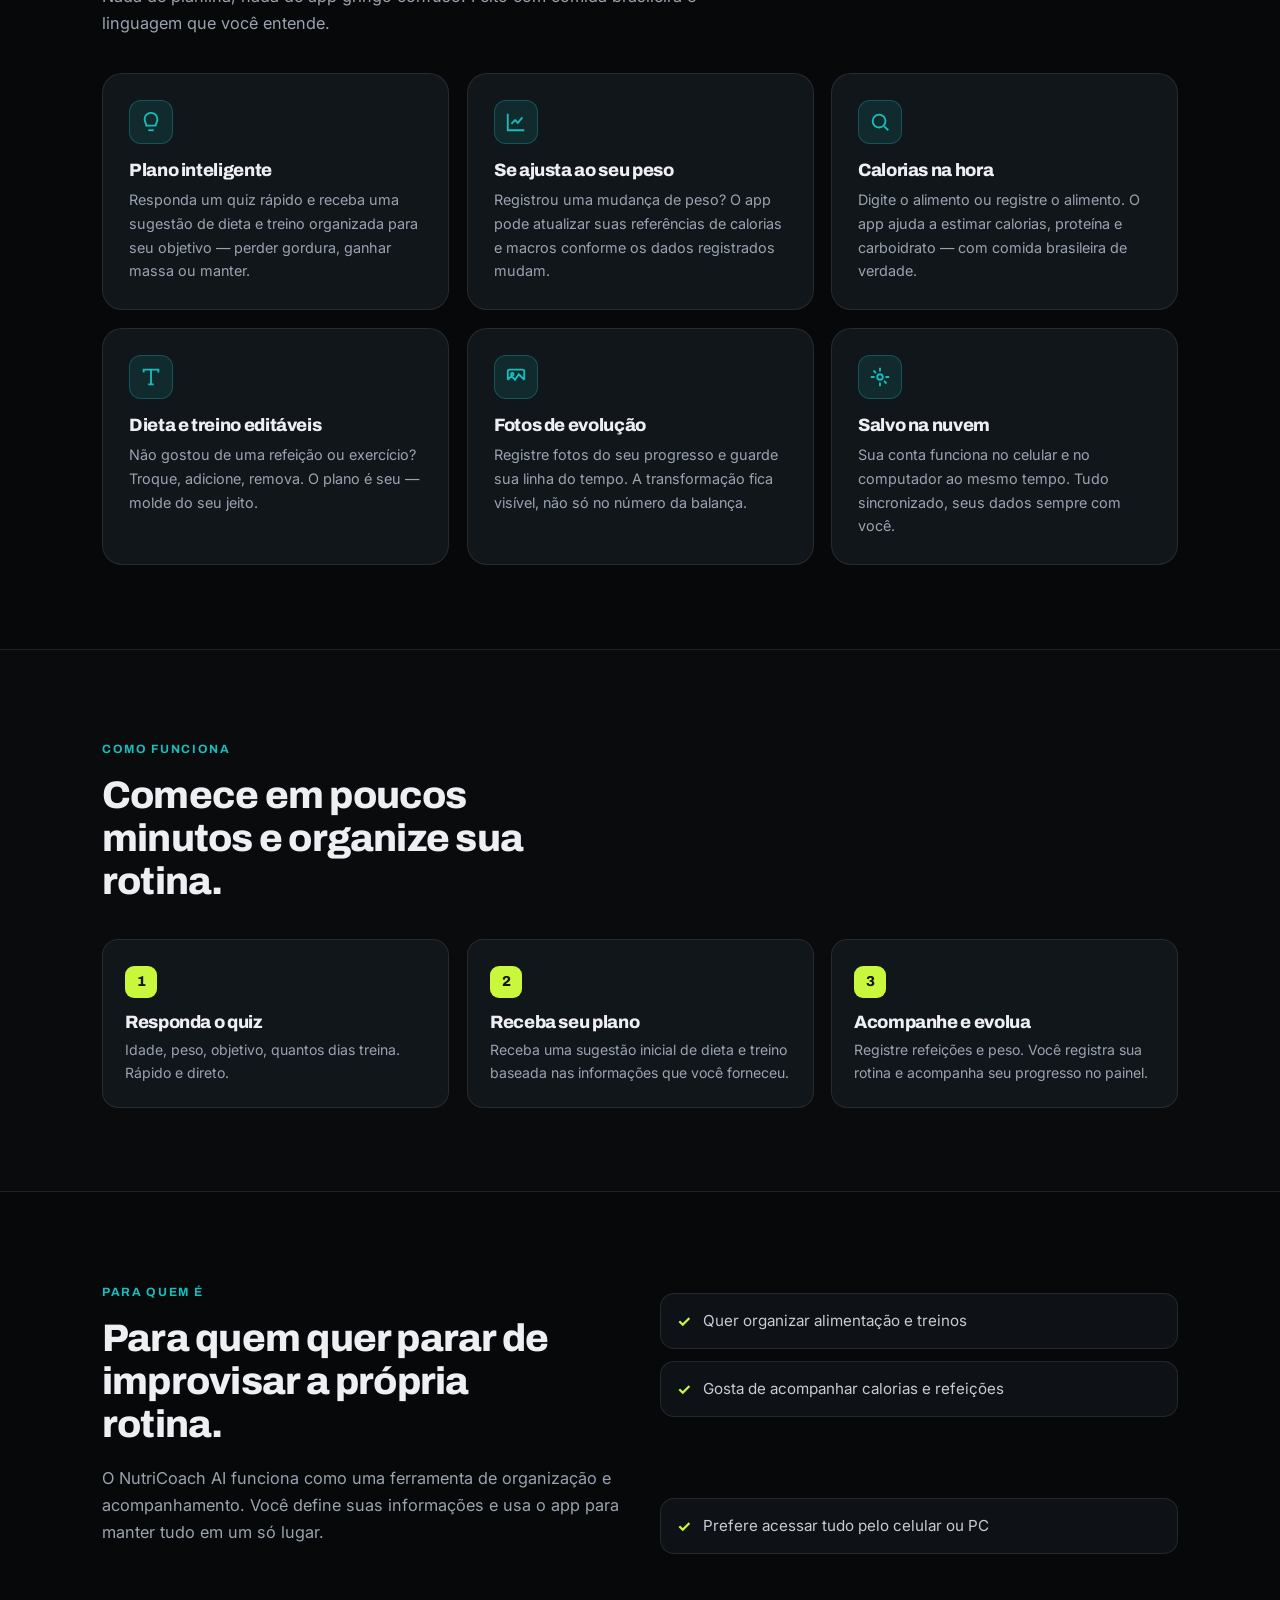
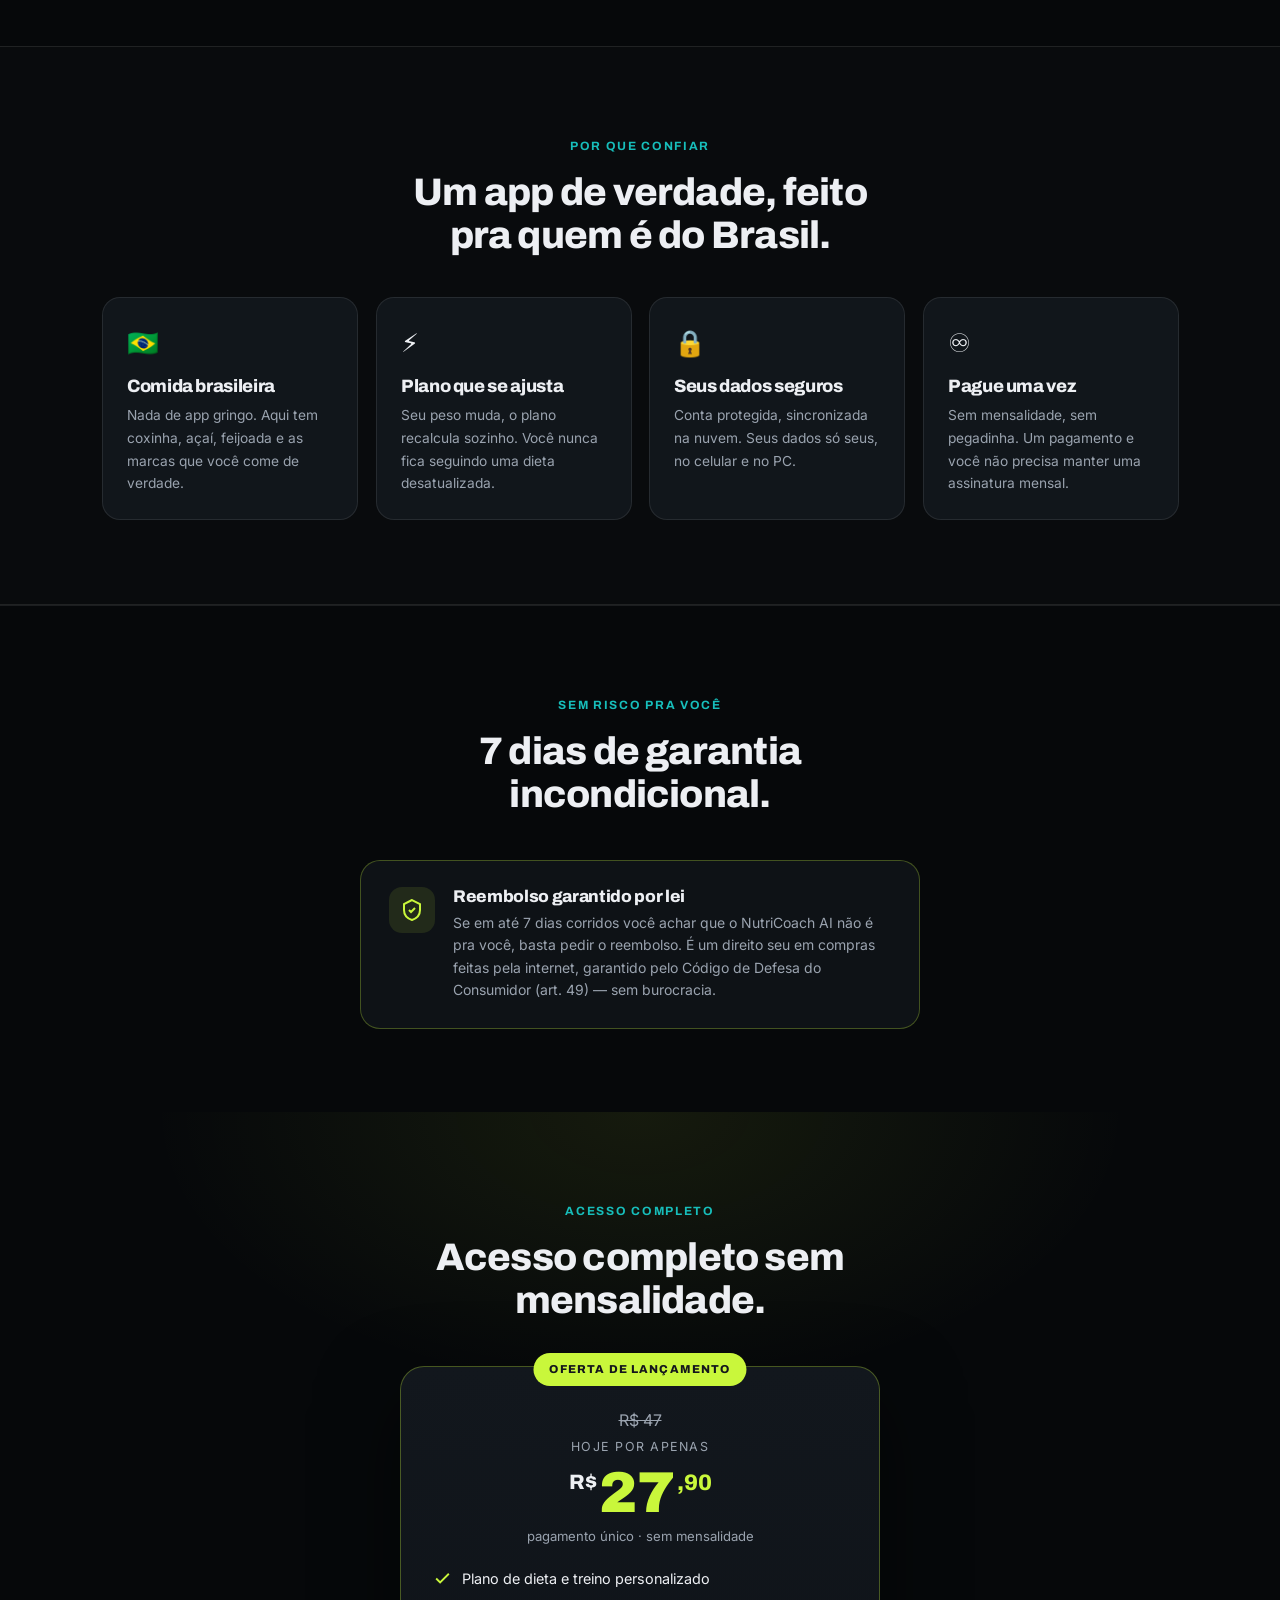
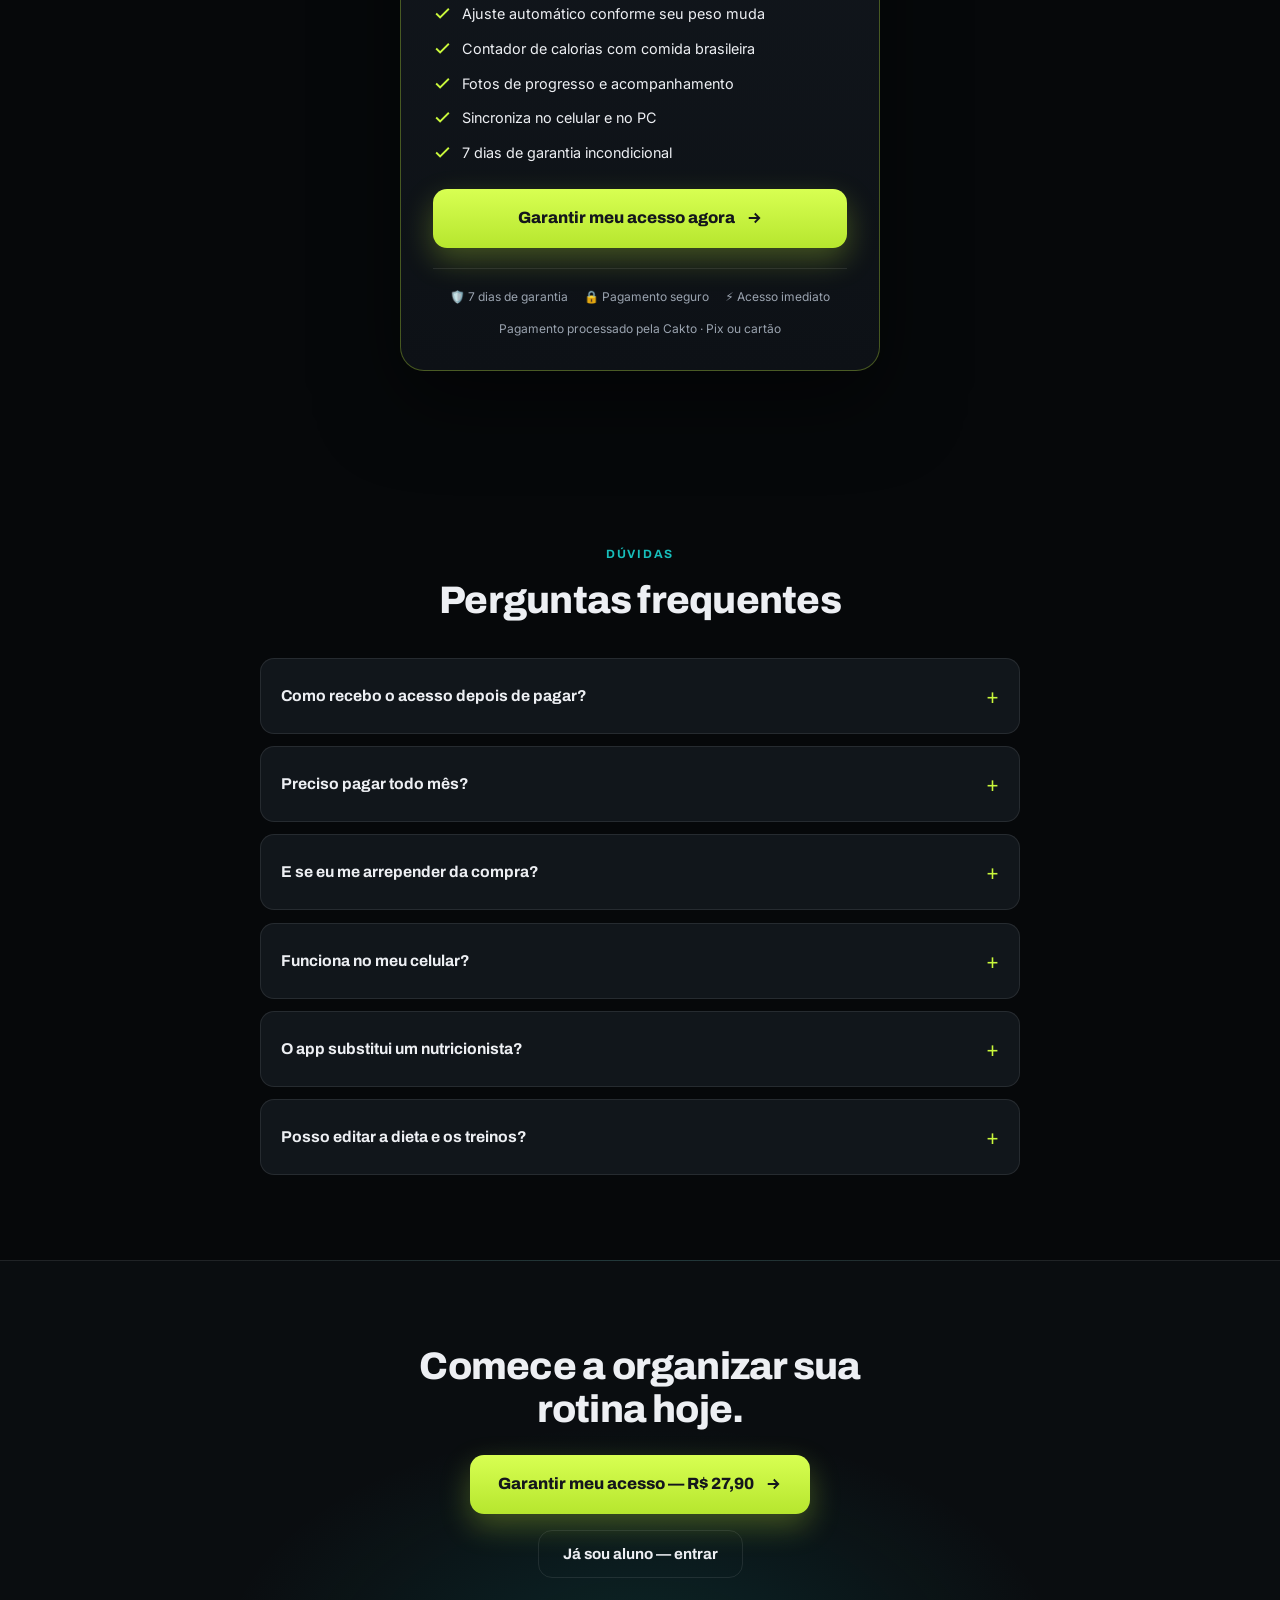
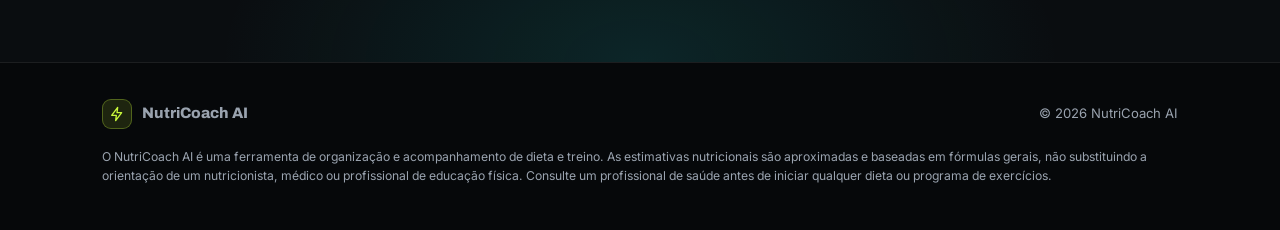
==== commit cf901e93: "Remove badge verde do Instagram no rodape (redundante com o botao flutuante) Co-Authored-By: Claude " ====
--- a/index.html
+++ b/index.html
@@ -417,10 +417,6 @@
 <footer>
   <div class="wrap">
     <div class="brand"><span class="brand-mark"><svg viewBox="0 0 24 24" fill="none" stroke="#C9F73B" stroke-width="2" stroke-linejoin="round"><path d="M13 2 4 14h7l-1 8 9-12h-7z"/></svg></span>NutriCoach AI</div>
-    <a class="foot-insta" href="https://www.instagram.com/nutr.icoachai?stkn=amloODZ5NDd5bWt5" target="_blank" rel="noopener">
-      <svg width="16" height="16" viewBox="0 0 24 24" fill="none" stroke="currentColor" stroke-width="2"><rect x="3" y="3" width="18" height="18" rx="5"/><circle cx="12" cy="12" r="4"/><circle cx="17.5" cy="6.5" r="1" fill="currentColor" stroke="none"/></svg>
-      Dúvidas? Fale conosco no Instagram
-    </a>
     <div>© 2026 NutriCoach AI</div>
   </div>
   <div class="wrap"><p class="foot-disc">O NutriCoach AI é uma ferramenta de organização e acompanhamento de dieta e treino. As estimativas nutricionais são aproximadas e baseadas em fórmulas gerais, não substituindo a orientação de um nutricionista, médico ou profissional de educação física. Consulte um profissional de saúde antes de iniciar qualquer dieta ou programa de exercícios.</p></div>
--- a/style.css
+++ b/style.css
@@ -513,8 +513,6 @@
 footer .wrap+.wrap{margin-top:18px;}
 footer .brand{font-size:.95rem;}
 footer div{font-size:.82rem;color:var(--muted);}
-.foot-insta{display:inline-flex;align-items:center;gap:8px;font-size:.86rem;font-weight:700;color:var(--ink);text-decoration:none;background:var(--volt);padding:10px 18px;border-radius:999px;transition:transform .15s,box-shadow .15s;box-shadow:0 0 0 rgba(201,247,59,0);}
-.foot-insta:hover{transform:translateY(-1px);box-shadow:0 6px 20px rgba(201,247,59,.35);}
 .foot-disc{font-size:.76rem;color:var(--muted);line-height:1.6;margin:0;}
 
 /* ============================================================
